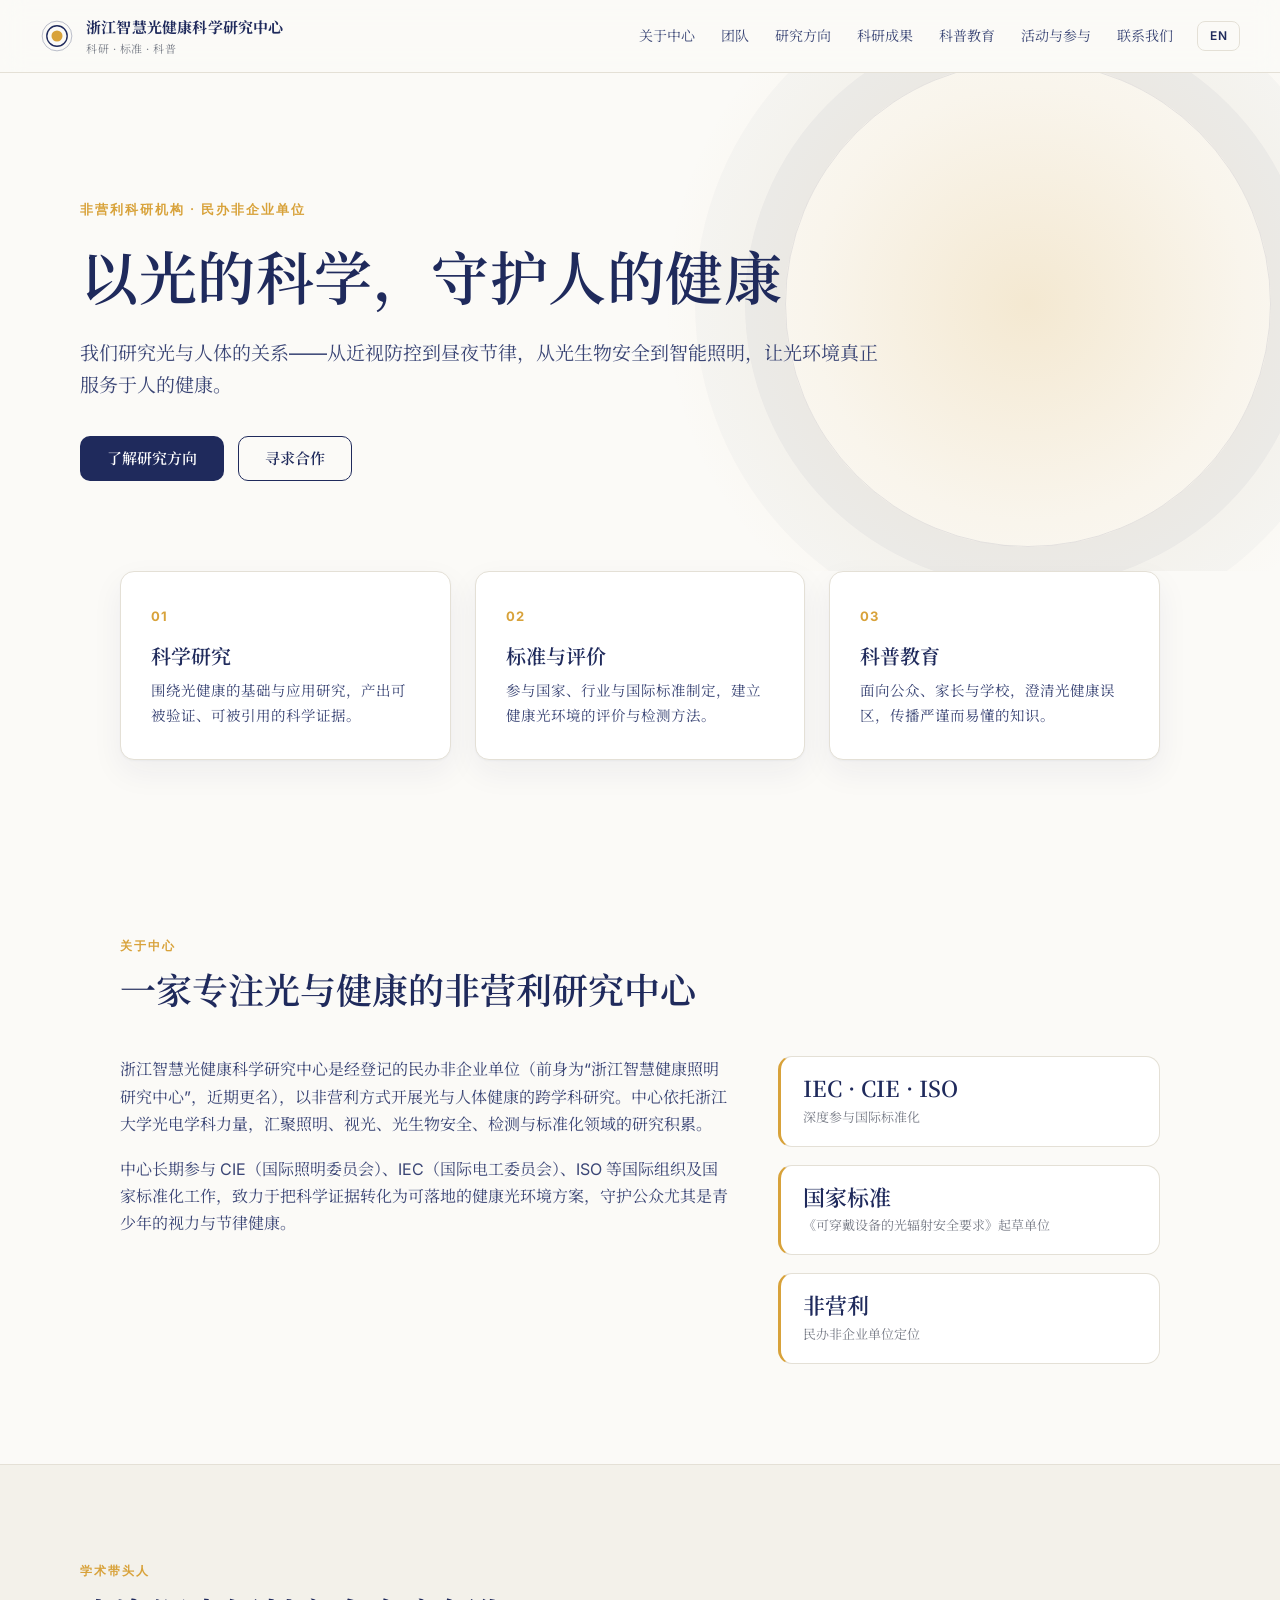
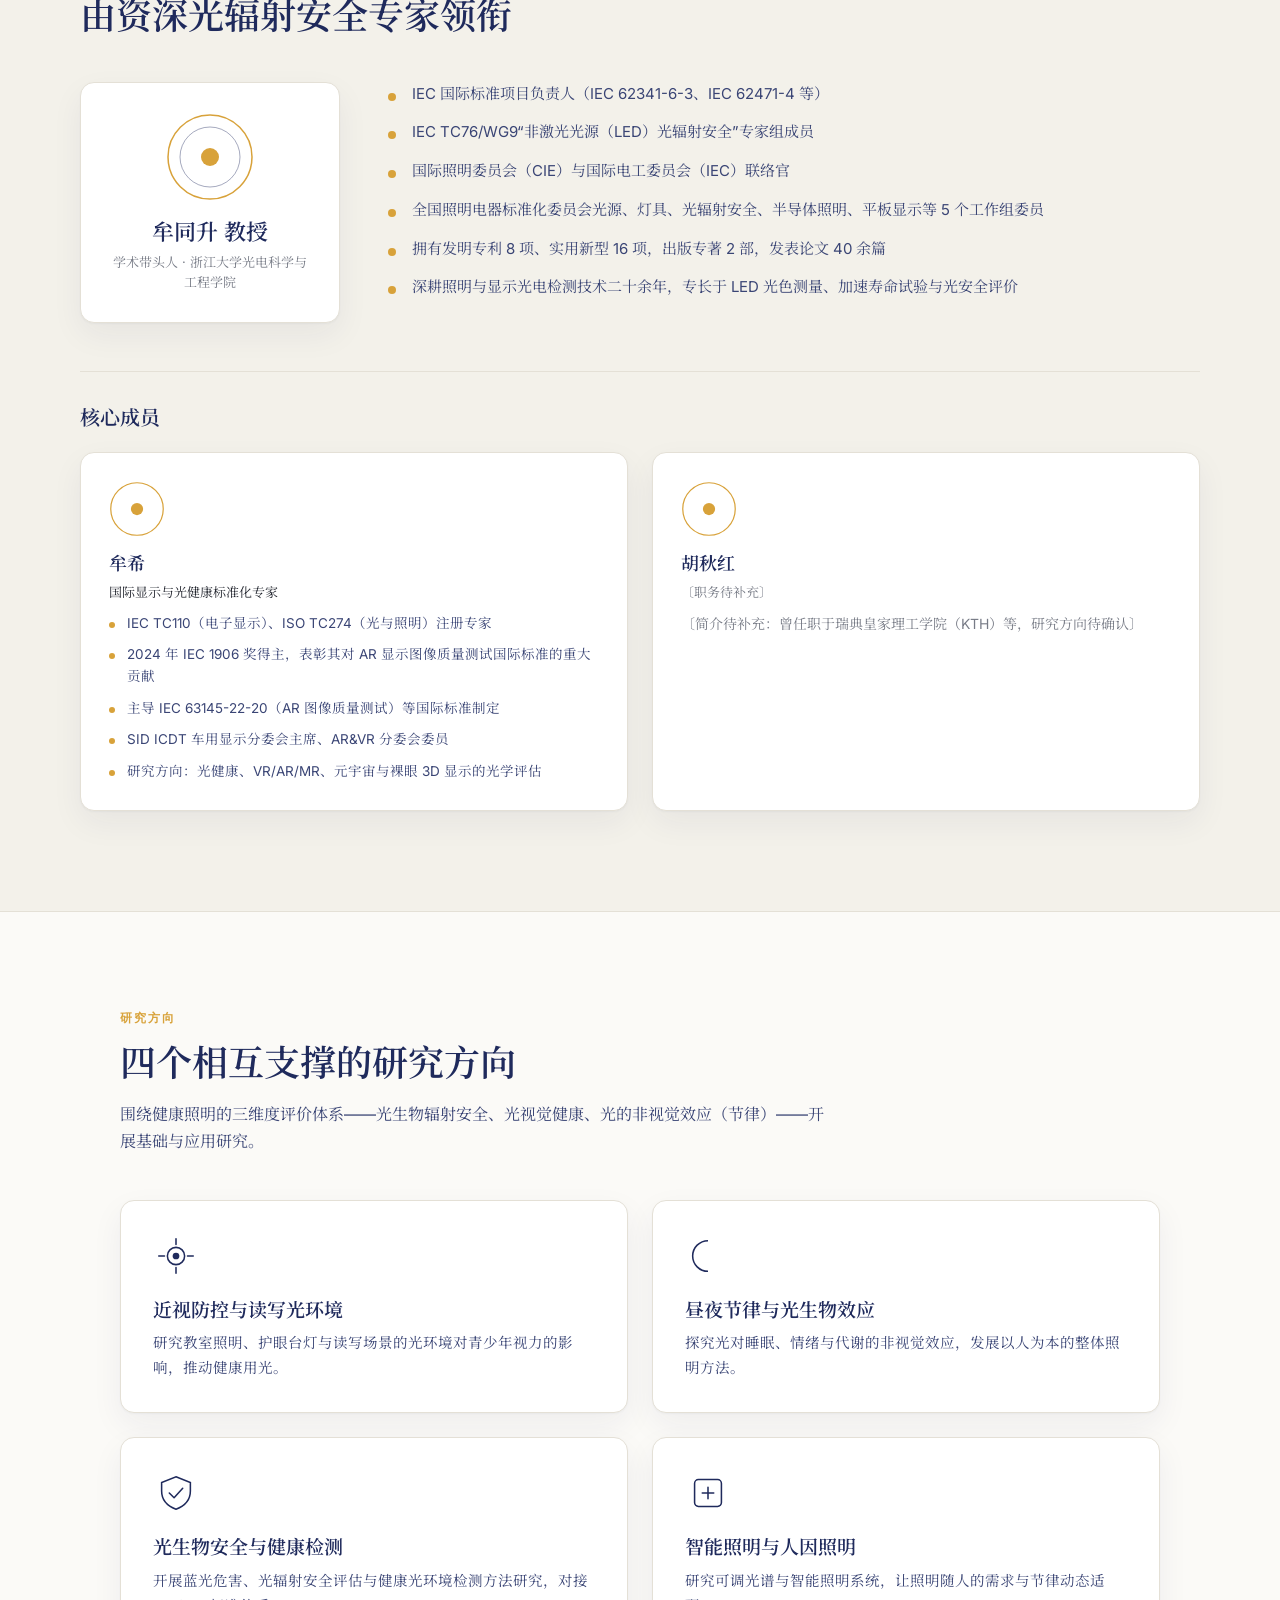
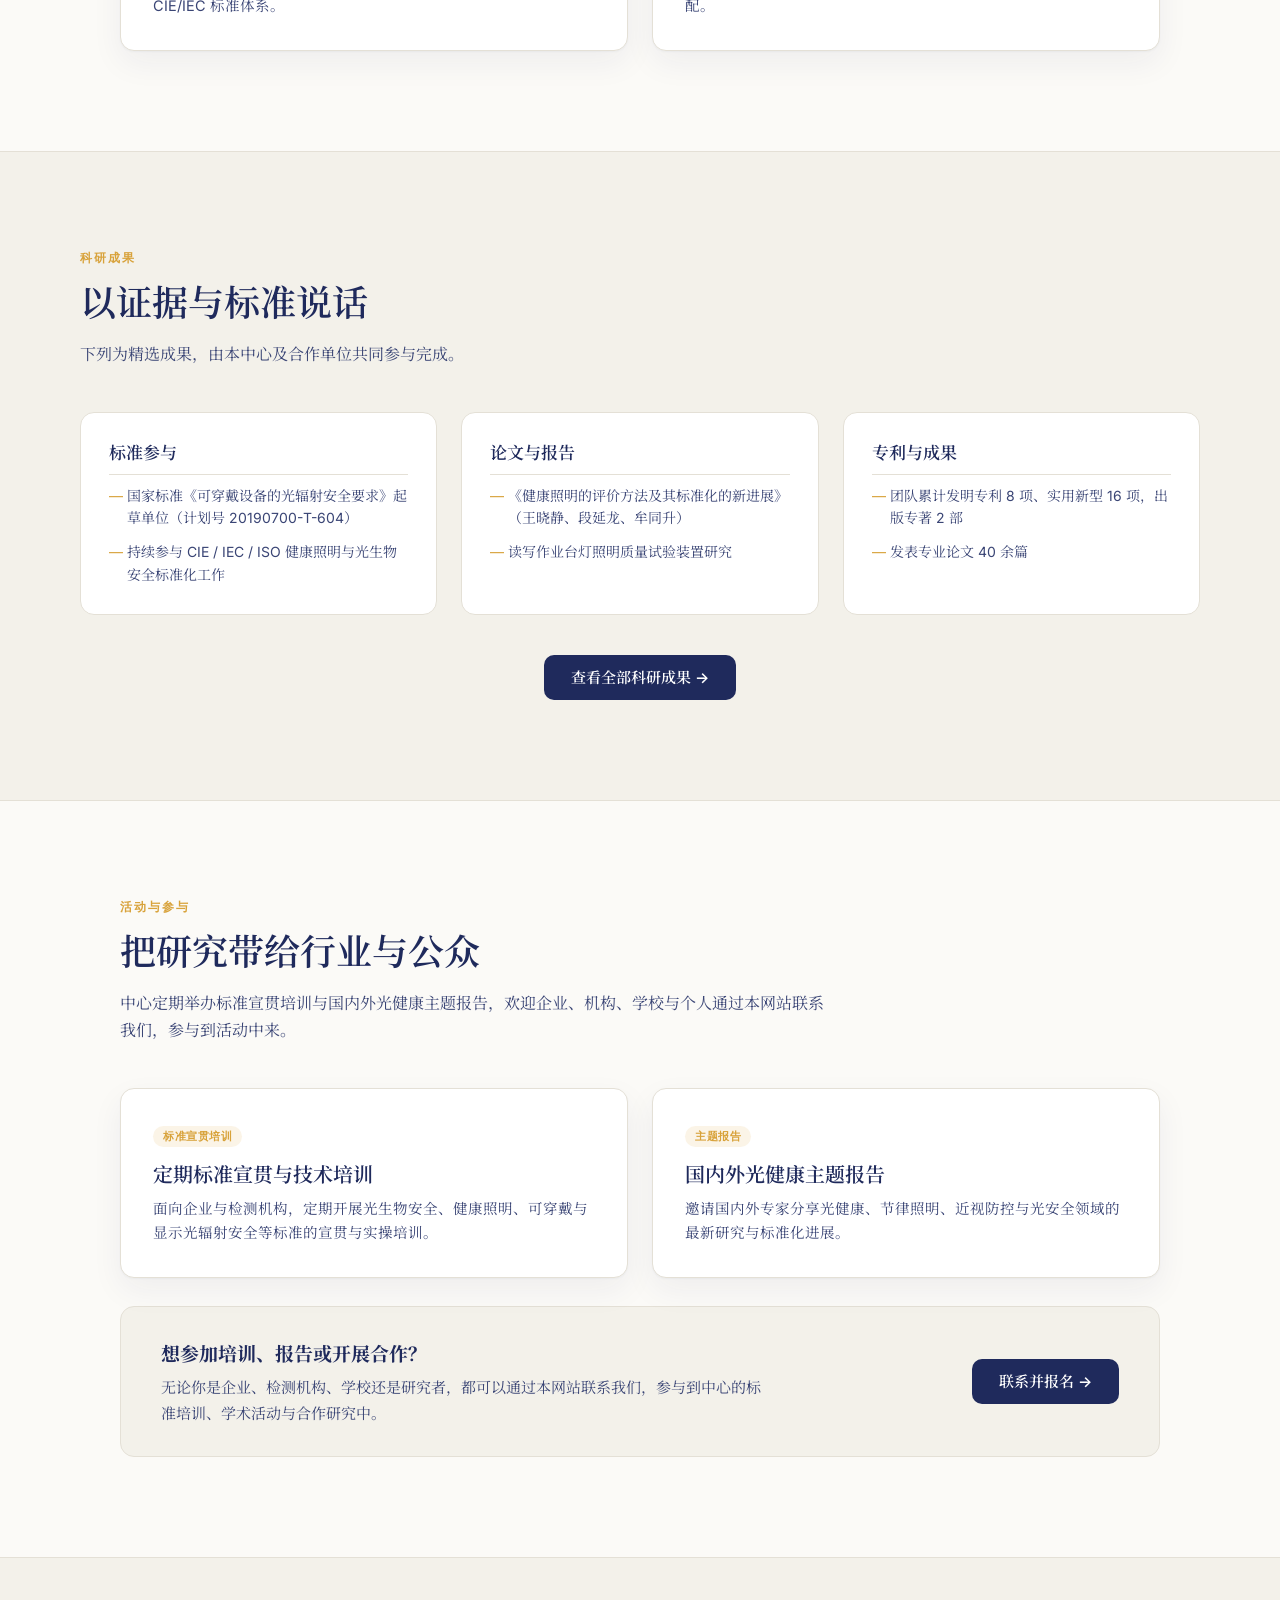
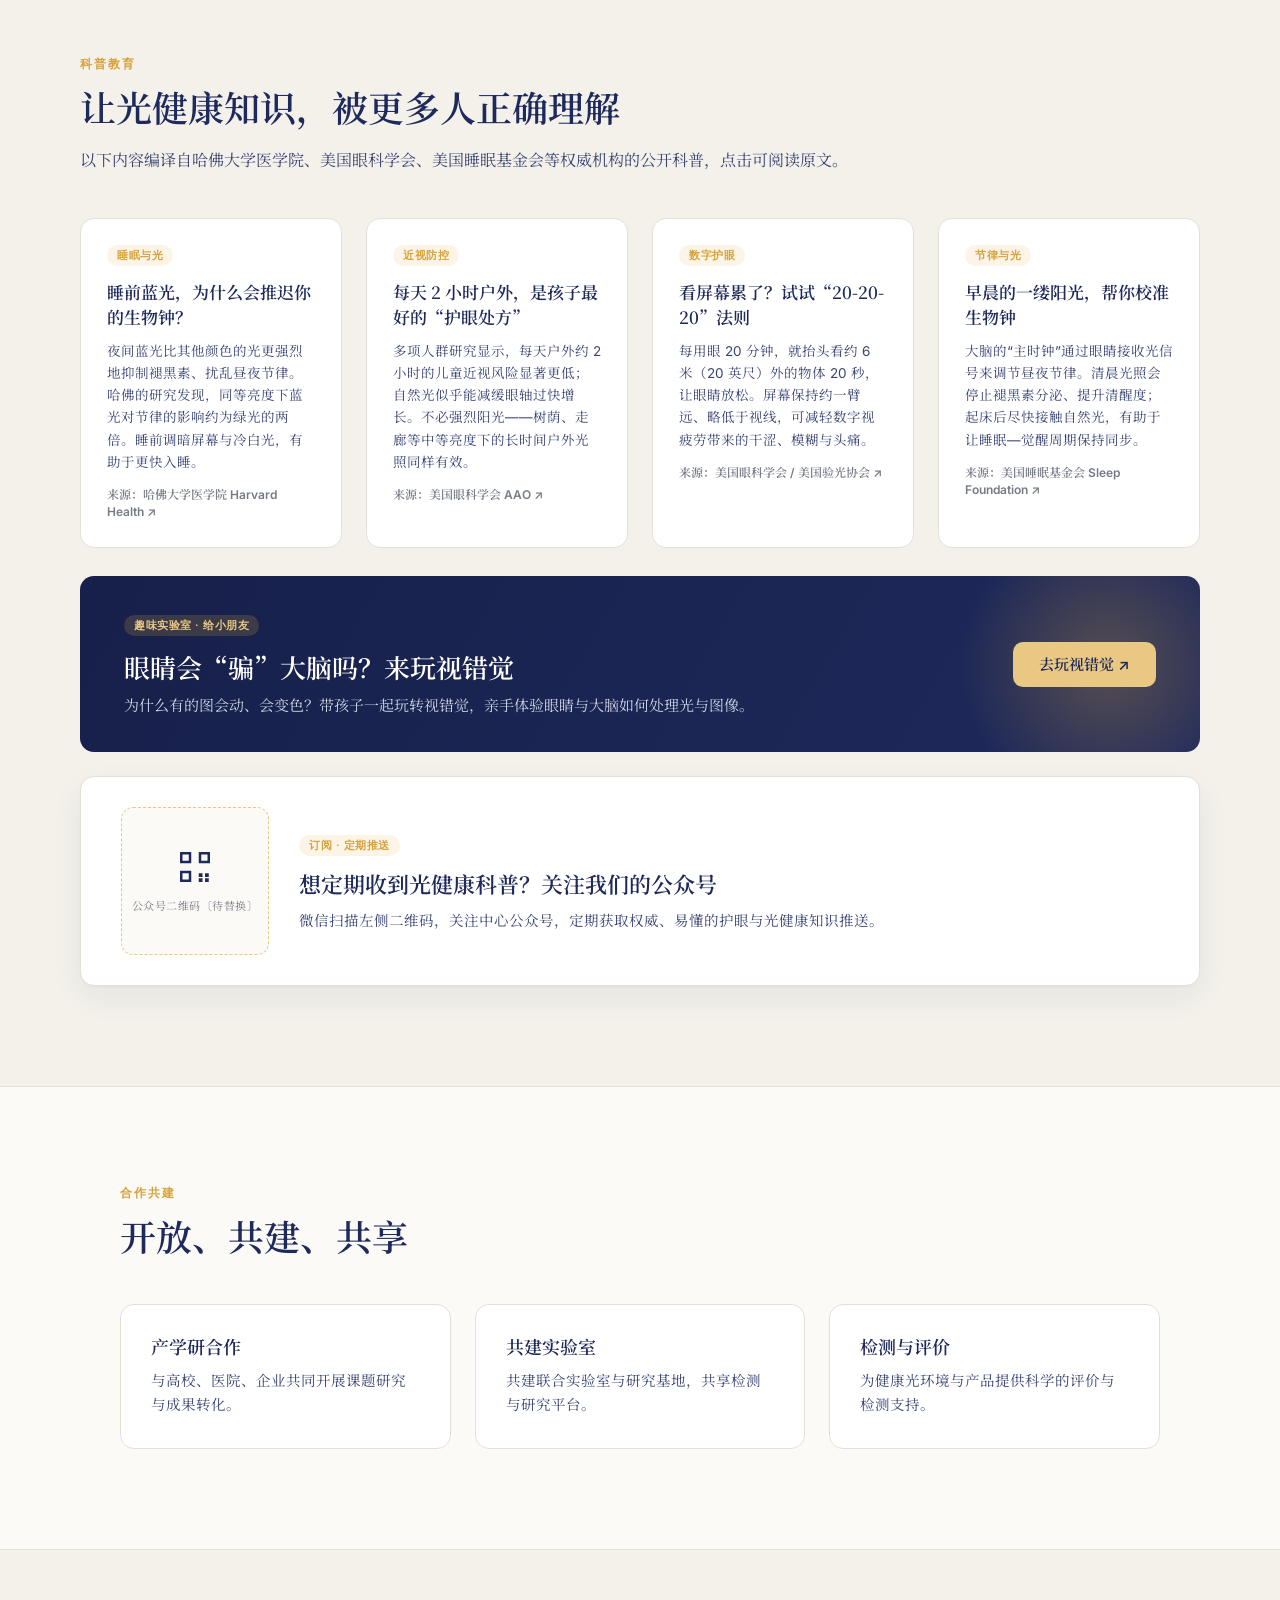
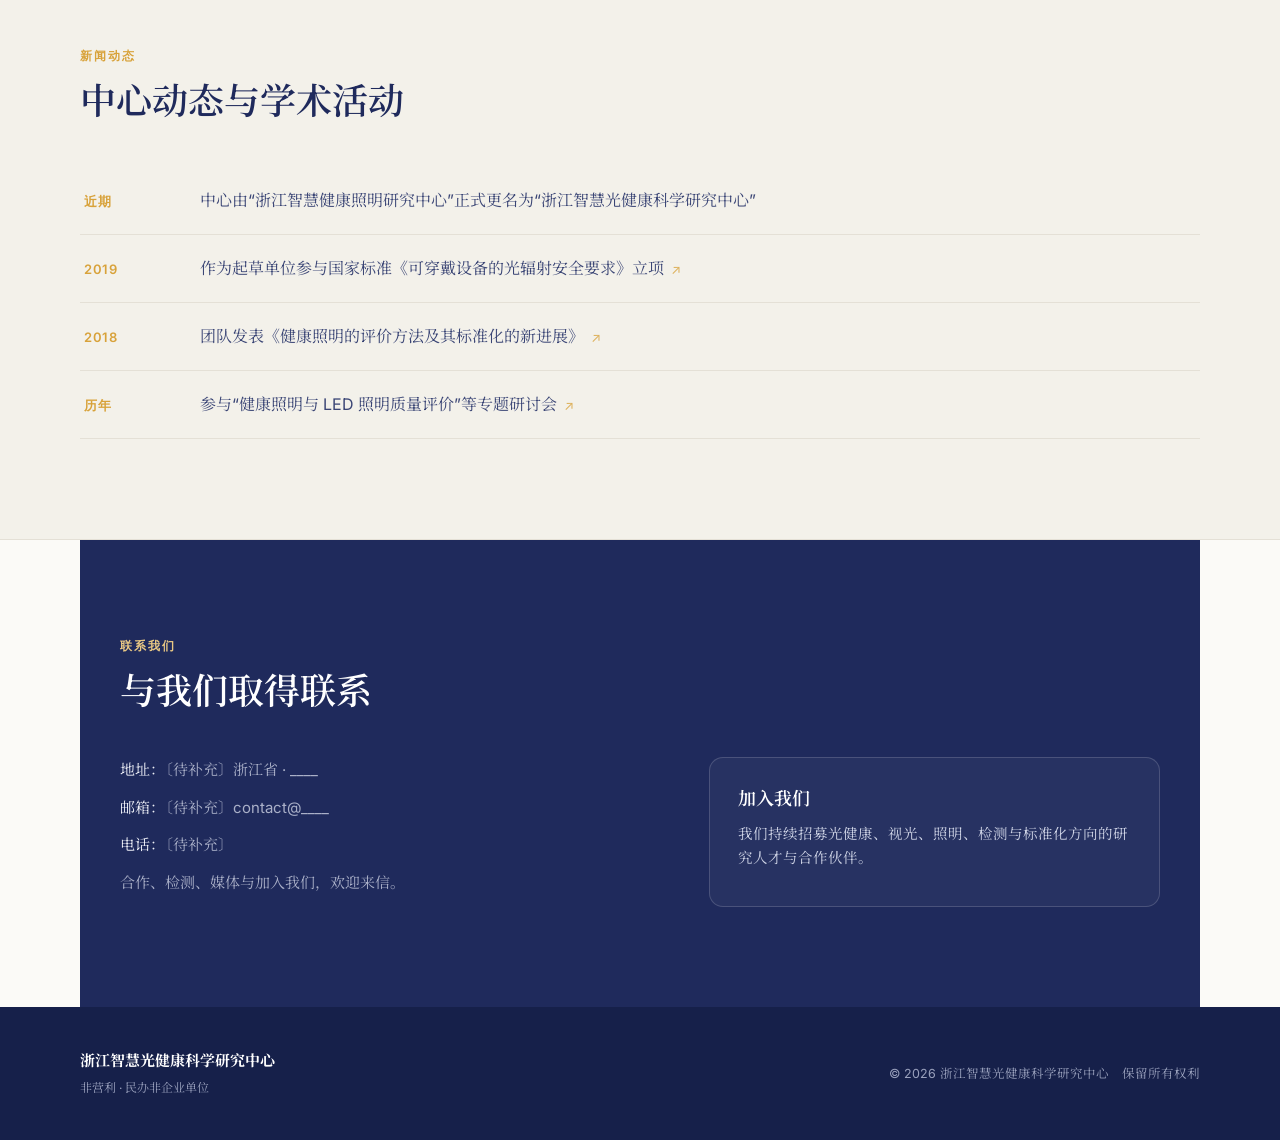
==== index.html @ 1a123899 "Initial commit: bilingual static site for Zhejiang Research Center for Smart Light and Health Multi-" ====
<!DOCTYPE html>
<html lang="zh">
<head>
<meta charset="UTF-8">
<meta name="viewport" content="width=device-width, initial-scale=1.0">
<title data-zh="浙江智慧光健康科学研究中心" data-en="Zhejiang Research Center for Smart Light and Health">浙江智慧光健康科学研究中心</title>
<meta name="description" data-zh="浙江智慧光健康科学研究中心——专注光与健康的非营利科研机构，覆盖近视防控、昼夜节律、光生物安全与智能照明。" data-en="A non-profit research center dedicated to light and health: myopia prevention, circadian rhythms, photobiological safety and intelligent lighting.">
<link rel="preconnect" href="https://fonts.googleapis.com">
<link rel="preconnect" href="https://fonts.gstatic.com" crossorigin>
<link href="https://fonts.googleapis.com/css2?family=Inter:wght@400;500;600;700&family=Noto+Serif+SC:wght@500;600&display=swap" rel="stylesheet">
<link rel="stylesheet" href="css/styles.css">
<link rel="icon" href="data:image/svg+xml,%3Csvg xmlns='http://www.w3.org/2000/svg' viewBox='0 0 32 32'%3E%3Ccircle cx='16' cy='16' r='6' fill='%23d8a23a'/%3E%3Ccircle cx='16' cy='16' r='11' fill='none' stroke='%231f2a5c' stroke-width='1.5'/%3E%3Ccircle cx='16' cy='16' r='15' fill='none' stroke='%231f2a5c' stroke-width='1' opacity='0.4'/%3E%3C/svg%3E">
</head>
<body>

<!-- ===== 顶部导航 ===== -->
<header class="nav" id="top">
  <a class="brand" href="#top">
    <span class="brand-mark" aria-hidden="true">
      <svg viewBox="0 0 40 40" width="34" height="34">
        <circle cx="20" cy="20" r="6.5" fill="var(--gold)"/>
        <circle cx="20" cy="20" r="12" fill="none" stroke="var(--ink)" stroke-width="1.6"/>
        <circle cx="20" cy="20" r="17.5" fill="none" stroke="var(--ink)" stroke-width="1" opacity="0.35"/>
      </svg>
    </span>
    <span class="brand-text">
      <strong data-zh="浙江智慧光健康科学研究中心" data-en="Smart Light &amp; Health">浙江智慧光健康科学研究中心</strong>
      <small data-zh="科研 · 标准 · 科普" data-en="Zhejiang Research Center for Smart Light and Health">科研 · 标准 · 科普</small>
    </span>
  </a>

  <nav class="nav-links" id="navLinks">
    <a href="#about"    data-zh="关于中心" data-en="About">关于中心</a>
    <a href="#leadership" data-zh="团队" data-en="Team">团队</a>
    <a href="#research" data-zh="研究方向" data-en="Research">研究方向</a>
    <a href="chengguo.html" data-zh="科研成果" data-en="Output">科研成果</a>
    <a href="#knowledge" data-zh="科普教育" data-en="Knowledge">科普教育</a>
    <a href="#engage"   data-zh="活动与参与" data-en="Engage">活动与参与</a>
    <a href="#contact"  data-zh="联系我们" data-en="Contact">联系我们</a>
  </nav>

  <div class="nav-actions">
    <button id="langToggle" class="lang-btn" aria-label="Switch language">EN</button>
    <button id="menuToggle" class="menu-btn" aria-label="Menu"><span></span><span></span><span></span></button>
  </div>
</header>

<!-- ===== 首屏 ===== -->
<section class="hero">
  <div class="hero-glow" aria-hidden="true"></div>
  <div class="hero-inner">
    <p class="eyebrow" data-zh="非营利科研机构 · 民办非企业单位" data-en="Non-profit research institution">非营利科研机构 · 民办非企业单位</p>
    <h1 data-zh="以光的科学，守护人的健康" data-en="The science of light, in service of human health">以光的科学，守护人的健康</h1>
    <p class="hero-sub" data-zh="我们研究光与人体的关系——从近视防控到昼夜节律，从光生物安全到智能照明，让光环境真正服务于人的健康。" data-en="We study how light shapes human health — from myopia prevention and circadian rhythms to photobiological safety and intelligent lighting.">我们研究光与人体的关系——从近视防控到昼夜节律，从光生物安全到智能照明，让光环境真正服务于人的健康。</p>
    <div class="hero-cta">
      <a class="btn btn-primary" href="#research" data-zh="了解研究方向" data-en="Explore our research">了解研究方向</a>
      <a class="btn btn-ghost" href="#collab" data-zh="寻求合作" data-en="Partner with us">寻求合作</a>
    </div>
  </div>
</section>

<!-- ===== 三大价值 ===== -->
<section class="pillars">
  <div class="pillar">
    <span class="pillar-no">01</span>
    <h3 data-zh="科学研究" data-en="Research">科学研究</h3>
    <p data-zh="围绕光健康的基础与应用研究，产出可被验证、可被引用的科学证据。" data-en="Fundamental and applied research producing verifiable, citable scientific evidence on light and health.">围绕光健康的基础与应用研究，产出可被验证、可被引用的科学证据。</p>
  </div>
  <div class="pillar">
    <span class="pillar-no">02</span>
    <h3 data-zh="标准与评价" data-en="Standards">标准与评价</h3>
    <p data-zh="参与国家、行业与国际标准制定，建立健康光环境的评价与检测方法。" data-en="Contributing to national, industry and international standards, and methods for evaluating healthy lighting.">参与国家、行业与国际标准制定，建立健康光环境的评价与检测方法。</p>
  </div>
  <div class="pillar">
    <span class="pillar-no">03</span>
    <h3 data-zh="科普教育" data-en="Public Education">科普教育</h3>
    <p data-zh="面向公众、家长与学校，澄清光健康误区，传播严谨而易懂的知识。" data-en="Clear, rigorous public education for families and schools, dispelling myths about light and health.">面向公众、家长与学校，澄清光健康误区，传播严谨而易懂的知识。</p>
  </div>
</section>

<!-- ===== 关于中心 ===== -->
<section class="block" id="about">
  <div class="block-head">
    <p class="kicker" data-zh="关于中心" data-en="About">关于中心</p>
    <h2 data-zh="一家专注光与健康的非营利研究中心" data-en="A non-profit center devoted to light and health">一家专注光与健康的非营利研究中心</h2>
  </div>
  <div class="about-grid">
    <div class="about-text">
      <p data-zh="浙江智慧光健康科学研究中心是经登记的民办非企业单位（前身为“浙江智慧健康照明研究中心”，近期更名），以非营利方式开展光与人体健康的跨学科研究。中心依托浙江大学光电学科力量，汇聚照明、视光、光生物安全、检测与标准化领域的研究积累。" data-en="The Center is a registered non-profit institution — formerly the Zhejiang Smart Health Lighting Research Center, recently renamed — conducting interdisciplinary research on light and human health. It draws on optoelectronics expertise from Zhejiang University and accumulated research in lighting, optometry, photobiological safety, testing and standardization.">浙江智慧光健康科学研究中心是经登记的民办非企业单位（前身为“浙江智慧健康照明研究中心”，近期更名），以非营利方式开展光与人体健康的跨学科研究。中心依托浙江大学光电学科力量，汇聚照明、视光、光生物安全、检测与标准化领域的研究积累。</p>
      <p data-zh="中心长期参与 CIE（国际照明委员会）、IEC（国际电工委员会）、ISO 等国际组织及国家标准化工作，致力于把科学证据转化为可落地的健康光环境方案，守护公众尤其是青少年的视力与节律健康。" data-en="The Center is a long-standing contributor to standardization work within CIE, IEC and ISO as well as national standards, turning scientific evidence into practical healthy-lighting solutions that protect public — and especially children's — vision and circadian health.">中心长期参与 CIE（国际照明委员会）、IEC（国际电工委员会）、ISO 等国际组织及国家标准化工作，致力于把科学证据转化为可落地的健康光环境方案，守护公众尤其是青少年的视力与节律健康。</p>
    </div>
    <ul class="stat-list">
      <li><strong data-zh="IEC · CIE · ISO" data-en="IEC · CIE · ISO">IEC · CIE · ISO</strong><span data-zh="深度参与国际标准化" data-en="Active in international standards">深度参与国际标准化</span></li>
      <li><strong data-zh="国家标准" data-en="National Standard">国家标准</strong><span data-zh="《可穿戴设备的光辐射安全要求》起草单位" data-en="Drafter of GB on wearable optical radiation safety">《可穿戴设备的光辐射安全要求》起草单位</span></li>
      <li><strong data-zh="非营利" data-en="Non-profit">非营利</strong><span data-zh="民办非企业单位定位" data-en="Public-benefit status">民办非企业单位定位</span></li>
    </ul>
  </div>
</section>

<!-- ===== 学术带头人 ===== -->
<section class="block alt" id="leadership">
  <div class="block-head">
    <p class="kicker" data-zh="学术带头人" data-en="Academic Leadership">学术带头人</p>
    <h2 data-zh="由资深光辐射安全专家领衔" data-en="Led by a senior expert in optical radiation safety">由资深光辐射安全专家领衔</h2>
  </div>
  <div class="leader">
    <div class="leader-id">
      <span class="leader-avatar" aria-hidden="true">
        <svg viewBox="0 0 88 88" width="88" height="88"><circle cx="44" cy="44" r="42" fill="none" stroke="var(--gold)" stroke-width="1.5"/><circle cx="44" cy="44" r="30" fill="none" stroke="var(--ink)" stroke-width="1" opacity=".4"/><circle cx="44" cy="44" r="9" fill="var(--gold)"/></svg>
      </span>
      <h3 data-zh="牟同升 教授" data-en="Prof. Mou Tongsheng">牟同升 教授</h3>
      <p class="leader-role" data-zh="学术带头人 · 浙江大学光电科学与工程学院" data-en="Academic Lead · College of Optical Science and Engineering, Zhejiang University">学术带头人 · 浙江大学光电科学与工程学院</p>
    </div>
    <ul class="leader-cv">
      <li data-zh="IEC 国际标准项目负责人（IEC 62341-6-3、IEC 62471-4 等）" data-en="Project leader of IEC international standards (IEC 62341-6-3, IEC 62471-4, etc.)">IEC 国际标准项目负责人（IEC 62341-6-3、IEC 62471-4 等）</li>
      <li data-zh="IEC TC76/WG9“非激光光源（LED）光辐射安全”专家组成员" data-en="Member of IEC TC76/WG9 expert group on optical radiation safety of non-laser (LED) light sources">IEC TC76/WG9“非激光光源（LED）光辐射安全”专家组成员</li>
      <li data-zh="国际照明委员会（CIE）与国际电工委员会（IEC）联络官" data-en="Liaison officer between the CIE and the IEC">国际照明委员会（CIE）与国际电工委员会（IEC）联络官</li>
      <li data-zh="全国照明电器标准化委员会光源、灯具、光辐射安全、半导体照明、平板显示等 5 个工作组委员" data-en="Committee member in five working groups of the National Lighting Appliance Standardization Committee">全国照明电器标准化委员会光源、灯具、光辐射安全、半导体照明、平板显示等 5 个工作组委员</li>
      <li data-zh="拥有发明专利 8 项、实用新型 16 项，出版专著 2 部，发表论文 40 余篇" data-en="Holds 8 invention patents and 16 utility-model patents; author of 2 books and 40+ papers">拥有发明专利 8 项、实用新型 16 项，出版专著 2 部，发表论文 40 余篇</li>
      <li data-zh="深耕照明与显示光电检测技术二十余年，专长于 LED 光色测量、加速寿命试验与光安全评价" data-en="20+ years in lighting and display optoelectronic measurement, specializing in LED photometric/colorimetric measurement, accelerated life testing and optical safety evaluation">深耕照明与显示光电检测技术二十余年，专长于 LED 光色测量、加速寿命试验与光安全评价</li>
    </ul>
  </div>

  <h3 class="team-title" data-zh="核心成员" data-en="Core Members">核心成员</h3>
  <div class="team-grid">
    <article class="member">
      <span class="member-avatar" aria-hidden="true"><svg viewBox="0 0 64 64" width="56" height="56"><circle cx="32" cy="32" r="30" fill="none" stroke="var(--gold)" stroke-width="1.4"/><circle cx="32" cy="32" r="7" fill="var(--gold)"/></svg></span>
      <h4 data-zh="牟希" data-en="Xi Mou">牟希</h4>
      <p class="member-role" data-zh="国际显示与光健康标准化专家" data-en="Expert in display &amp; light-health standardization">国际显示与光健康标准化专家</p>
      <ul class="member-cv">
        <li data-zh="IEC TC110（电子显示）、ISO TC274（光与照明）注册专家" data-en="Registered expert of IEC TC110 (Electronic Displays) and ISO TC274 (Light &amp; Lighting)">IEC TC110（电子显示）、ISO TC274（光与照明）注册专家</li>
        <li data-zh="2024 年 IEC 1906 奖得主，表彰其对 AR 显示图像质量测试国际标准的重大贡献" data-en="2024 IEC 1906 Award laureate for major contributions to international standards on AR display image-quality testing">2024 年 IEC 1906 奖得主，表彰其对 AR 显示图像质量测试国际标准的重大贡献</li>
        <li data-zh="主导 IEC 63145-22-20（AR 图像质量测试）等国际标准制定" data-en="Leads development of international standards including IEC 63145-22-20 (AR image-quality testing)">主导 IEC 63145-22-20（AR 图像质量测试）等国际标准制定</li>
        <li data-zh="SID ICDT 车用显示分委会主席、AR&amp;VR 分委会委员" data-en="Chair of the Vehicle Display sub-committee and member of the AR&amp;VR sub-committee, SID ICDT">SID ICDT 车用显示分委会主席、AR&amp;VR 分委会委员</li>
        <li data-zh="研究方向：光健康、VR/AR/MR、元宇宙与裸眼 3D 显示的光学评估" data-en="Research: light-health, VR/AR/MR, the metaverse, and optical evaluation of glasses-free 3D displays">研究方向：光健康、VR/AR/MR、元宇宙与裸眼 3D 显示的光学评估</li>
      </ul>
    </article>
    <article class="member">
      <span class="member-avatar" aria-hidden="true"><svg viewBox="0 0 64 64" width="56" height="56"><circle cx="32" cy="32" r="30" fill="none" stroke="var(--gold)" stroke-width="1.4"/><circle cx="32" cy="32" r="7" fill="var(--gold)"/></svg></span>
      <h4 data-zh="胡秋红" data-en="Qiuhong Hu">胡秋红</h4>
      <p class="member-role muted" data-zh="〔职务待补充〕" data-en="〔Title — to be added〕">〔职务待补充〕</p>
      <p class="member-bio muted" data-zh="〔简介待补充：曾任职于瑞典皇家理工学院（KTH）等，研究方向待确认〕" data-en="〔Bio to be added: previously at KTH Royal Institute of Technology, Sweden; research focus to be confirmed〕">〔简介待补充：曾任职于瑞典皇家理工学院（KTH）等，研究方向待确认〕</p>
    </article>
  </div>
</section>

<!-- ===== 研究方向 ===== -->
<section class="block" id="research">
  <div class="block-head">
    <p class="kicker" data-zh="研究方向" data-en="Research Areas">研究方向</p>
    <h2 data-zh="四个相互支撑的研究方向" data-en="Four interconnected research areas">四个相互支撑的研究方向</h2>
    <p class="block-intro" data-zh="围绕健康照明的三维度评价体系——光生物辐射安全、光视觉健康、光的非视觉效应（节律）——开展基础与应用研究。" data-en="Our work is organized around a three-dimension framework for evaluating healthy lighting: photobiological radiation safety, visual health, and the non-visual (circadian) effects of light.">围绕健康照明的三维度评价体系——光生物辐射安全、光视觉健康、光的非视觉效应（节律）——开展基础与应用研究。</p>
  </div>
  <div class="cards">
    <article class="card">
      <span class="card-icon" aria-hidden="true"><svg viewBox="0 0 48 48"><circle cx="24" cy="24" r="9" fill="none" stroke="currentColor" stroke-width="1.6"/><circle cx="24" cy="24" r="3.5" fill="currentColor"/><path d="M6 24h6M36 24h6M24 6v6M24 36v6" stroke="currentColor" stroke-width="1.6" stroke-linecap="round"/></svg></span>
      <h3 data-zh="近视防控与读写光环境" data-en="Myopia Prevention &amp; Reading Light">近视防控与读写光环境</h3>
      <p data-zh="研究教室照明、护眼台灯与读写场景的光环境对青少年视力的影响，推动健康用光。" data-en="How classroom lighting, desk lamps and reading environments affect children's vision — toward healthier light.">研究教室照明、护眼台灯与读写场景的光环境对青少年视力的影响，推动健康用光。</p>
    </article>
    <article class="card">
      <span class="card-icon" aria-hidden="true"><svg viewBox="0 0 48 48"><path d="M24 8a16 16 0 1 0 0 32 12 12 0 0 1 0-32z" fill="none" stroke="currentColor" stroke-width="1.6"/></svg></span>
      <h3 data-zh="昼夜节律与光生物效应" data-en="Circadian Rhythms &amp; Photobiology">昼夜节律与光生物效应</h3>
      <p data-zh="探究光对睡眠、情绪与代谢的非视觉效应，发展以人为本的整体照明方法。" data-en="The non-visual effects of light on sleep, mood and metabolism, advancing human-centric lighting.">探究光对睡眠、情绪与代谢的非视觉效应，发展以人为本的整体照明方法。</p>
    </article>
    <article class="card">
      <span class="card-icon" aria-hidden="true"><svg viewBox="0 0 48 48"><path d="M24 7l15 6v9c0 10-7 16-15 19-8-3-15-9-15-19v-9z" fill="none" stroke="currentColor" stroke-width="1.6"/><path d="M17 24l5 5 9-10" fill="none" stroke="currentColor" stroke-width="1.6" stroke-linecap="round" stroke-linejoin="round"/></svg></span>
      <h3 data-zh="光生物安全与健康检测" data-en="Photobiological Safety &amp; Testing">光生物安全与健康检测</h3>
      <p data-zh="开展蓝光危害、光辐射安全评估与健康光环境检测方法研究，对接 CIE/IEC 标准体系。" data-en="Blue-light hazard, optical radiation safety and healthy-lighting test methods, aligned with CIE/IEC standards.">开展蓝光危害、光辐射安全评估与健康光环境检测方法研究，对接 CIE/IEC 标准体系。</p>
    </article>
    <article class="card">
      <span class="card-icon" aria-hidden="true"><svg viewBox="0 0 48 48"><rect x="10" y="10" width="28" height="28" rx="4" fill="none" stroke="currentColor" stroke-width="1.6"/><path d="M18 24h12M24 18v12" stroke="currentColor" stroke-width="1.6" stroke-linecap="round"/></svg></span>
      <h3 data-zh="智能照明与人因照明" data-en="Intelligent &amp; Human-Centric Lighting">智能照明与人因照明</h3>
      <p data-zh="研究可调光谱与智能照明系统，让照明随人的需求与节律动态适配。" data-en="Tunable-spectrum and intelligent lighting systems that adapt dynamically to human needs and rhythms.">研究可调光谱与智能照明系统，让照明随人的需求与节律动态适配。</p>
    </article>
  </div>
</section>

<!-- ===== 科研成果 ===== -->
<section class="block alt" id="publications">
  <div class="block-head">
    <p class="kicker" data-zh="科研成果" data-en="Publications">科研成果</p>
    <h2 data-zh="以证据与标准说话" data-en="Speaking through evidence and standards">以证据与标准说话</h2>
    <p class="block-intro" data-zh="下列为精选成果，由本中心及合作单位共同参与完成。" data-en="A selection of highlights, produced by the Center together with its partner institutions.">下列为精选成果，由本中心及合作单位共同参与完成。</p>
  </div>
  <div class="pub-grid">
    <div class="pub-col">
      <h4 data-zh="标准参与" data-en="Standards">标准参与</h4>
      <ul class="pub-items">
        <li data-zh="国家标准《可穿戴设备的光辐射安全要求》起草单位（计划号 20190700-T-604）" data-en="Drafting unit of the national standard “Optical radiation safety requirements of wearable devices” (plan no. 20190700-T-604)">国家标准《可穿戴设备的光辐射安全要求》起草单位（计划号 20190700-T-604）</li>
        <li data-zh="持续参与 CIE / IEC / ISO 健康照明与光生物安全标准化工作" data-en="Ongoing participation in CIE / IEC / ISO standardization on healthy lighting and photobiological safety">持续参与 CIE / IEC / ISO 健康照明与光生物安全标准化工作</li>
      </ul>
    </div>
    <div class="pub-col">
      <h4 data-zh="论文与报告" data-en="Papers &amp; Reports">论文与报告</h4>
      <ul class="pub-items">
        <li data-zh="《健康照明的评价方法及其标准化的新进展》（王晓静、段延龙、牟同升）" data-en="“New progress in evaluation methods and standardization of healthy lighting” (Wang X., Duan Y., Mou T.)">《健康照明的评价方法及其标准化的新进展》（王晓静、段延龙、牟同升）</li>
        <li data-zh="读写作业台灯照明质量试验装置研究" data-en="Research on a test apparatus for the lighting quality of reading/writing desk lamps">读写作业台灯照明质量试验装置研究</li>
      </ul>
    </div>
    <div class="pub-col">
      <h4 data-zh="专利与成果" data-en="Patents &amp; Output">专利与成果</h4>
      <ul class="pub-items">
        <li data-zh="团队累计发明专利 8 项、实用新型 16 项，出版专著 2 部" data-en="The team holds 8 invention patents, 16 utility-model patents and 2 published books">团队累计发明专利 8 项、实用新型 16 项，出版专著 2 部</li>
        <li data-zh="发表专业论文 40 余篇" data-en="40+ professional papers published">发表专业论文 40 余篇</li>
      </ul>
    </div>
  </div>
  <p style="text-align:center;margin-top:40px"><a class="btn btn-primary" href="chengguo.html" data-zh="查看全部科研成果 →" data-en="View all research output →">查看全部科研成果 →</a></p>
</section>

<!-- ===== 活动与参与 ===== -->
<section class="block" id="engage">
  <div class="block-head">
    <p class="kicker" data-zh="活动与参与" data-en="Engage">活动与参与</p>
    <h2 data-zh="把研究带给行业与公众" data-en="Bringing research to industry and the public">把研究带给行业与公众</h2>
    <p class="block-intro" data-zh="中心定期举办标准宣贯培训与国内外光健康主题报告，欢迎企业、机构、学校与个人通过本网站联系我们，参与到活动中来。" data-en="The Center regularly runs standards-training sessions and light-health talks by speakers from China and abroad. Companies, institutions, schools and individuals are all welcome to reach us through this website and take part.">中心定期举办标准宣贯培训与国内外光健康主题报告，欢迎企业、机构、学校与个人通过本网站联系我们，参与到活动中来。</p>
  </div>
  <div class="engage-grid">
    <article class="engage-card">
      <span class="know-tag" data-zh="标准宣贯培训" data-en="Standards Training">标准宣贯培训</span>
      <h3 data-zh="定期标准宣贯与技术培训" data-en="Regular standards briefings and technical training">定期标准宣贯与技术培训</h3>
      <p data-zh="面向企业与检测机构，定期开展光生物安全、健康照明、可穿戴与显示光辐射安全等标准的宣贯与实操培训。" data-en="For companies and testing labs: regular briefings and hands-on training on standards for photobiological safety, healthy lighting, and wearable/display optical radiation safety.">面向企业与检测机构，定期开展光生物安全、健康照明、可穿戴与显示光辐射安全等标准的宣贯与实操培训。</p>
    </article>
    <article class="engage-card">
      <span class="know-tag" data-zh="主题报告" data-en="Featured Talks">主题报告</span>
      <h3 data-zh="国内外光健康主题报告" data-en="Light-health talks from home and abroad">国内外光健康主题报告</h3>
      <p data-zh="邀请国内外专家分享光健康、节律照明、近视防控与光安全领域的最新研究与标准化进展。" data-en="Experts from China and abroad share the latest research and standardization in light health, circadian lighting, myopia prevention and optical safety.">邀请国内外专家分享光健康、节律照明、近视防控与光安全领域的最新研究与标准化进展。</p>
    </article>
  </div>
  <div class="engage-cta">
    <div>
      <strong data-zh="想参加培训、报告或开展合作？" data-en="Want to join a session, a talk, or collaborate?">想参加培训、报告或开展合作？</strong>
      <p data-zh="无论你是企业、检测机构、学校还是研究者，都可以通过本网站联系我们，参与到中心的标准培训、学术活动与合作研究中。" data-en="Whether you are a company, a testing lab, a school or a researcher, reach us through this website to take part in the Center's training, academic events and joint research.">无论你是企业、检测机构、学校还是研究者，都可以通过本网站联系我们，参与到中心的标准培训、学术活动与合作研究中。</p>
    </div>
    <a class="btn btn-primary" href="#contact" data-zh="联系并报名 →" data-en="Contact &amp; sign up →">联系并报名 →</a>
  </div>
</section>

<!-- ===== 科普教育 ===== -->
<section class="block alt" id="knowledge">
  <div class="block-head">
    <p class="kicker" data-zh="科普教育" data-en="Public Knowledge">科普教育</p>
    <h2 data-zh="让光健康知识，被更多人正确理解" data-en="Making light-and-health knowledge widely and correctly understood">让光健康知识，被更多人正确理解</h2>
    <p class="block-intro" data-zh="以下内容编译自哈佛大学医学院、美国眼科学会、美国睡眠基金会等权威机构的公开科普，点击可阅读原文。" data-en="The following is adapted from public materials by Harvard Health, the American Academy of Ophthalmology, the Sleep Foundation and other authoritative bodies — click through to read the originals.">以下内容编译自哈佛大学医学院、美国眼科学会、美国睡眠基金会等权威机构的公开科普，点击可阅读原文。</p>
  </div>
  <div class="know-list">
    <a class="know-item" href="https://www.health.harvard.edu/healthy-aging-and-longevity/blue-light-has-a-dark-side" target="_blank" rel="noopener">
      <span class="know-tag" data-zh="睡眠与光" data-en="Light &amp; Sleep">睡眠与光</span>
      <h4 data-zh="睡前蓝光，为什么会推迟你的生物钟？" data-en="Why blue light before bed shifts your body clock">睡前蓝光，为什么会推迟你的生物钟？</h4>
      <p data-zh="夜间蓝光比其他颜色的光更强烈地抑制褪黑素、扰乱昼夜节律。哈佛的研究发现，同等亮度下蓝光对节律的影响约为绿光的两倍。睡前调暗屏幕与冷白光，有助于更快入睡。" data-en="At night, blue light suppresses melatonin and disrupts circadian rhythms more than other colors. Harvard research found it shifted rhythms about twice as much as comparable green light. Dimming screens and cool light before bed helps you fall asleep faster.">夜间蓝光比其他颜色的光更强烈地抑制褪黑素、扰乱昼夜节律。哈佛的研究发现，同等亮度下蓝光对节律的影响约为绿光的两倍。睡前调暗屏幕与冷白光，有助于更快入睡。</p>
      <span class="know-src" data-zh="来源：哈佛大学医学院 Harvard Health ↗" data-en="Source: Harvard Health ↗">来源：哈佛大学医学院 Harvard Health ↗</span>
    </a>
    <a class="know-item" href="https://www.aao.org/eye-health/news/prevent-childhood-myopia-sunshine-outdoors" target="_blank" rel="noopener">
      <span class="know-tag" data-zh="近视防控" data-en="Myopia">近视防控</span>
      <h4 data-zh="每天 2 小时户外，是孩子最好的“护眼处方”" data-en="Two hours outdoors a day — a child's best eye prescription">每天 2 小时户外，是孩子最好的“护眼处方”</h4>
      <p data-zh="多项人群研究显示，每天户外约 2 小时的儿童近视风险显著更低；自然光似乎能减缓眼轴过快增长。不必强烈阳光——树荫、走廊等中等亮度下的长时间户外光照同样有效。" data-en="Population studies link about two hours outdoors daily to markedly lower myopia risk in children; daylight appears to slow excessive eye growth. Intense sun isn't needed — longer time in moderate outdoor light works just as well.">多项人群研究显示，每天户外约 2 小时的儿童近视风险显著更低；自然光似乎能减缓眼轴过快增长。不必强烈阳光——树荫、走廊等中等亮度下的长时间户外光照同样有效。</p>
      <span class="know-src" data-zh="来源：美国眼科学会 AAO ↗" data-en="Source: American Academy of Ophthalmology ↗">来源：美国眼科学会 AAO ↗</span>
    </a>
    <a class="know-item" href="https://www.aoa.org/healthy-eyes/eye-and-vision-conditions/computer-vision-syndrome" target="_blank" rel="noopener">
      <span class="know-tag" data-zh="数字护眼" data-en="Screen Health">数字护眼</span>
      <h4 data-zh="看屏幕累了？试试“20-20-20”法则" data-en="Tired eyes? Try the 20-20-20 rule">看屏幕累了？试试“20-20-20”法则</h4>
      <p data-zh="每用眼 20 分钟，就抬头看约 6 米（20 英尺）外的物体 20 秒，让眼睛放松。屏幕保持约一臂远、略低于视线，可减轻数字视疲劳带来的干涩、模糊与头痛。" data-en="Every 20 minutes of screen time, look at something about 6 m (20 ft) away for 20 seconds. Keeping screens roughly an arm's length away and slightly below eye level eases the dryness, blur and headaches of digital eye strain.">每用眼 20 分钟，就抬头看约 6 米（20 英尺）外的物体 20 秒，让眼睛放松。屏幕保持约一臂远、略低于视线，可减轻数字视疲劳带来的干涩、模糊与头痛。</p>
      <span class="know-src" data-zh="来源：美国眼科学会 / 美国验光协会 ↗" data-en="Source: AAO / American Optometric Association ↗">来源：美国眼科学会 / 美国验光协会 ↗</span>
    </a>
    <a class="know-item" href="https://www.sleepfoundation.org/bedroom-environment/light-and-sleep" target="_blank" rel="noopener">
      <span class="know-tag" data-zh="节律与光" data-en="Circadian Light">节律与光</span>
      <h4 data-zh="早晨的一缕阳光，帮你校准生物钟" data-en="Morning light helps reset your body clock">早晨的一缕阳光，帮你校准生物钟</h4>
      <p data-zh="大脑的“主时钟”通过眼睛接收光信号来调节昼夜节律。清晨光照会停止褪黑素分泌、提升清醒度；起床后尽快接触自然光，有助于让睡眠—觉醒周期保持同步。" data-en="The brain's master clock uses light signals from the eyes to set circadian rhythm. Morning light halts melatonin and boosts alertness; getting daylight soon after waking helps keep the sleep–wake cycle in sync.">大脑的“主时钟”通过眼睛接收光信号来调节昼夜节律。清晨光照会停止褪黑素分泌、提升清醒度；起床后尽快接触自然光，有助于让睡眠—觉醒周期保持同步。</p>
      <span class="know-src" data-zh="来源：美国睡眠基金会 Sleep Foundation ↗" data-en="Source: Sleep Foundation ↗">来源：美国睡眠基金会 Sleep Foundation ↗</span>
    </a>
  </div>

  <a class="funlab" href="https://eyes-brain-magic.netlify.app/" target="_blank" rel="noopener">
    <div class="funlab-text">
      <span class="know-tag" data-zh="趣味实验室 · 给小朋友" data-en="Fun Lab · For Kids">趣味实验室 · 给小朋友</span>
      <h3 data-zh="眼睛会“骗”大脑吗？来玩视错觉" data-en="Can your eyes fool your brain? Play with optical illusions">眼睛会“骗”大脑吗？来玩视错觉</h3>
      <p data-zh="为什么有的图会动、会变色？带孩子一起玩转视错觉，亲手体验眼睛与大脑如何处理光与图像。" data-en="Why do some pictures seem to move or change color? Explore optical illusions with your kids and discover how eyes and brain process light and images.">为什么有的图会动、会变色？带孩子一起玩转视错觉，亲手体验眼睛与大脑如何处理光与图像。</p>
    </div>
    <span class="funlab-cta" data-zh="去玩视错觉 ↗" data-en="Play now ↗">去玩视错觉 ↗</span>
  </a>

  <div class="subscribe">
    <div class="subscribe-qr" aria-hidden="true">
      <svg viewBox="0 0 64 64" width="40" height="40"><path fill="currentColor" d="M8 8h18v18H8V8zm4 4v10h10V12H12zm26-4h18v18H38V8zm4 4v10h10V12H42zM8 38h18v18H8V38zm4 4v10h10V42H12zm26 0h6v6h-6v-6zm10 0h6v6h-6v-6zm-10 8h6v6h-6v-6zm10 0h6v6h-6v-6z"/></svg>
      <span data-zh="公众号二维码〔待替换〕" data-en="QR code 〔to be added〕">公众号二维码〔待替换〕</span>
    </div>
    <div class="subscribe-text">
      <span class="know-tag" data-zh="订阅 · 定期推送" data-en="Subscribe · Regular updates">订阅 · 定期推送</span>
      <h3 data-zh="想定期收到光健康科普？关注我们的公众号" data-en="Want regular light-health tips? Follow our WeChat Official Account">想定期收到光健康科普？关注我们的公众号</h3>
      <p data-zh="微信扫描左侧二维码，关注中心公众号，定期获取权威、易懂的护眼与光健康知识推送。" data-en="Scan the QR code with WeChat to follow our official account and receive authoritative, easy-to-understand updates on eye care and light health.">微信扫描左侧二维码，关注中心公众号，定期获取权威、易懂的护眼与光健康知识推送。</p>
    </div>
  </div>
</section>

<!-- ===== 合作共建 ===== -->
<section class="block" id="collab">
  <div class="block-head">
    <p class="kicker" data-zh="合作共建" data-en="Collaboration">合作共建</p>
    <h2 data-zh="开放、共建、共享" data-en="Open, collaborative, shared">开放、共建、共享</h2>
  </div>
  <div class="collab-grid">
    <div class="collab-card">
      <h4 data-zh="产学研合作" data-en="Industry–Academia–Research">产学研合作</h4>
      <p data-zh="与高校、医院、企业共同开展课题研究与成果转化。" data-en="Joint research and translation with universities, hospitals and industry.">与高校、医院、企业共同开展课题研究与成果转化。</p>
    </div>
    <div class="collab-card">
      <h4 data-zh="共建实验室" data-en="Joint Laboratories">共建实验室</h4>
      <p data-zh="共建联合实验室与研究基地，共享检测与研究平台。" data-en="Co-building joint labs and research bases with shared testing platforms.">共建联合实验室与研究基地，共享检测与研究平台。</p>
    </div>
    <div class="collab-card">
      <h4 data-zh="检测与评价" data-en="Testing &amp; Evaluation">检测与评价</h4>
      <p data-zh="为健康光环境与产品提供科学的评价与检测支持。" data-en="Scientific evaluation and testing support for healthy lighting and products.">为健康光环境与产品提供科学的评价与检测支持。</p>
    </div>
  </div>
</section>

<!-- ===== 新闻动态 ===== -->
<section class="block alt" id="news">
  <div class="block-head">
    <p class="kicker" data-zh="新闻动态" data-en="News">新闻动态</p>
    <h2 data-zh="中心动态与学术活动" data-en="News and academic events">中心动态与学术活动</h2>
  </div>
  <ul class="news-list">
    <li><span class="news-date" data-zh="近期" data-en="Recent">近期</span><span class="news-text" data-zh="中心由“浙江智慧健康照明研究中心”正式更名为“浙江智慧光健康科学研究中心”" data-en="The Center was renamed from “Zhejiang Smart Health Lighting Research Center” to its current name">中心由“浙江智慧健康照明研究中心”正式更名为“浙江智慧光健康科学研究中心”</span></li>
    <li><span class="news-date">2019</span><a class="news-text news-link" href="https://std.samr.gov.cn/gb/search/gbDetailed?id=E116673EACD8A3B7E05397BE0A0AC6BF" target="_blank" rel="noopener" data-zh="作为起草单位参与国家标准《可穿戴设备的光辐射安全要求》立项" data-en="Joined as a drafting unit of the national standard on optical radiation safety of wearable devices">作为起草单位参与国家标准《可穿戴设备的光辐射安全要求》立项</a></li>
    <li><span class="news-date">2018</span><a class="news-text news-link" href="https://m.fx361.com/news/2018/0106/15100708.html" target="_blank" rel="noopener" data-zh="团队发表《健康照明的评价方法及其标准化的新进展》" data-en="The team published “New progress in evaluation methods and standardization of healthy lighting”">团队发表《健康照明的评价方法及其标准化的新进展》</a></li>
    <li><span class="news-date" data-zh="历年" data-en="Ongoing">历年</span><a class="news-text news-link" href="https://www.hangjianet.com/topic/14752219960550000" target="_blank" rel="noopener" data-zh="参与“健康照明与 LED 照明质量评价”等专题研讨会" data-en="Participated in symposia on “healthy lighting and LED lighting quality evaluation”">参与“健康照明与 LED 照明质量评价”等专题研讨会</a></li>
  </ul>
</section>

<!-- ===== 联系我们 ===== -->
<section class="block contact" id="contact">
  <div class="block-head">
    <p class="kicker" data-zh="联系我们" data-en="Contact">联系我们</p>
    <h2 data-zh="与我们取得联系" data-en="Get in touch">与我们取得联系</h2>
  </div>
  <div class="contact-grid">
    <div class="contact-info">
      <p><span data-zh="地址" data-en="Address">地址</span>：<span class="muted">〔待补充〕浙江省 · ____</span></p>
      <p><span data-zh="邮箱" data-en="Email">邮箱</span>：<span class="muted">〔待补充〕contact@____</span></p>
      <p><span data-zh="电话" data-en="Phone">电话</span>：<span class="muted">〔待补充〕</span></p>
      <p class="muted" data-zh="合作、检测、媒体与加入我们，欢迎来信。" data-en="For collaboration, testing, media and careers, please reach out.">合作、检测、媒体与加入我们，欢迎来信。</p>
    </div>
    <div class="contact-join">
      <h4 data-zh="加入我们" data-en="Join Us">加入我们</h4>
      <p data-zh="我们持续招募光健康、视光、照明、检测与标准化方向的研究人才与合作伙伴。" data-en="We welcome researchers and partners in light-health, optometry, lighting, testing and standardization.">我们持续招募光健康、视光、照明、检测与标准化方向的研究人才与合作伙伴。</p>
    </div>
  </div>
</section>

<!-- ===== 页脚 ===== -->
<footer class="footer">
  <div class="footer-inner">
    <div class="footer-brand">
      <strong data-zh="浙江智慧光健康科学研究中心" data-en="Zhejiang Research Center for Smart Light and Health">浙江智慧光健康科学研究中心</strong>
      <small data-zh="非营利 · 民办非企业单位" data-en="Non-profit research institution">非营利 · 民办非企业单位</small>
    </div>
    <p class="footer-copy">© <span id="year"></span> <span data-zh="浙江智慧光健康科学研究中心　保留所有权利" data-en="Zhejiang Research Center for Smart Light and Health. All rights reserved.">浙江智慧光健康科学研究中心　保留所有权利</span></p>
  </div>
</footer>

<script src="js/main.js"></script>
</body>
</html>
---- css/styles.css ----
/* ===== 设计令牌 ===== */
:root{
  --ink:#1f2a5c;          /* 科研深靛蓝 */
  --ink-soft:#3a4575;
  --gold:#d8a23a;         /* 暖光金 */
  --gold-soft:#e9c884;
  --paper:#fbfaf7;        /* 暖白底 */
  --paper-2:#f3f1ea;      /* 次级底 */
  --line:#e4e0d6;
  --text:#22252e;
  --muted:#777b86;
  --maxw:1120px;
  --r:14px;
  --shadow:0 1px 2px rgba(31,42,92,.04), 0 12px 32px rgba(31,42,92,.06);
}

*{box-sizing:border-box;margin:0;padding:0}
html{scroll-behavior:smooth;scroll-padding-top:78px}
body{
  font-family:"Inter","Noto Serif SC",system-ui,-apple-system,"PingFang SC","Microsoft YaHei",sans-serif;
  color:var(--text);background:var(--paper);line-height:1.7;
  -webkit-font-smoothing:antialiased;
}
h1,h2,h3,h4{font-family:"Noto Serif SC","Inter",serif;color:var(--ink);line-height:1.3;font-weight:600}
a{color:inherit;text-decoration:none}
img,svg{display:block}
.muted{color:var(--muted)}

/* ===== 导航 ===== */
.nav{
  position:sticky;top:0;z-index:50;
  display:flex;align-items:center;gap:24px;
  padding:14px clamp(18px,4vw,40px);
  background:rgba(251,250,247,.82);backdrop-filter:blur(12px);
  border-bottom:1px solid var(--line);
}
.brand{display:flex;align-items:center;gap:12px;margin-right:auto}
.brand-mark{display:flex}
.brand-text strong{display:block;font-size:15px;color:var(--ink);font-family:"Noto Serif SC",serif;letter-spacing:.2px}
.brand-text small{display:block;font-size:11px;color:var(--muted);letter-spacing:.5px}
.nav-links{display:flex;gap:26px}
.nav-links a{font-size:14px;color:var(--ink-soft);position:relative;padding:4px 0;transition:color .2s}
.nav-links a:hover{color:var(--gold)}
.nav-links a::after{content:"";position:absolute;left:0;bottom:-2px;width:0;height:1.5px;background:var(--gold);transition:width .25s}
.nav-links a:hover::after{width:100%}
.nav-actions{display:flex;align-items:center;gap:12px}
.lang-btn{
  border:1px solid var(--line);background:transparent;color:var(--ink);
  font:600 12px/1 "Inter";letter-spacing:.5px;padding:8px 12px;border-radius:8px;cursor:pointer;transition:.2s;
}
.lang-btn:hover{border-color:var(--gold);color:var(--gold)}
.menu-btn{display:none;flex-direction:column;gap:4px;background:none;border:none;cursor:pointer;padding:6px}
.menu-btn span{width:22px;height:2px;background:var(--ink);border-radius:2px;transition:.25s}

/* ===== 首屏 ===== */
.hero{position:relative;overflow:hidden;padding:clamp(70px,12vw,130px) clamp(18px,4vw,40px) clamp(50px,8vw,90px)}
.hero-glow{
  position:absolute;top:-30%;right:-10%;width:60vw;height:60vw;max-width:760px;max-height:760px;
  background:radial-gradient(circle, rgba(216,162,58,.20) 0%, rgba(216,162,58,.06) 40%, transparent 68%);
  border-radius:50%;pointer-events:none;
}
.hero-glow::after{
  content:"";position:absolute;inset:18%;border-radius:50%;
  border:1px solid rgba(31,42,92,.10);box-shadow:0 0 0 40px rgba(31,42,92,.04), 0 0 0 90px rgba(31,42,92,.025);
}
.hero-inner{position:relative;max-width:var(--maxw);margin:0 auto}
.eyebrow{font:600 13px/1 "Inter";letter-spacing:2px;text-transform:uppercase;color:var(--gold);margin-bottom:22px}
.hero h1{font-size:clamp(32px,5.6vw,58px);max-width:14em;margin-bottom:24px;letter-spacing:.5px}
.hero-sub{font-size:clamp(15px,1.8vw,19px);color:var(--ink-soft);max-width:42em;margin-bottom:34px}
.hero-cta{display:flex;gap:14px;flex-wrap:wrap}
.btn{display:inline-flex;align-items:center;font:600 15px/1 "Inter","Noto Serif SC";padding:14px 26px;border-radius:10px;transition:.22s;border:1px solid transparent}
.btn-primary{background:var(--ink);color:#fff}
.btn-primary:hover{background:#16204a;transform:translateY(-1px)}
.btn-ghost{border-color:var(--ink);color:var(--ink)}
.btn-ghost:hover{background:var(--ink);color:#fff}

/* ===== 三大价值 ===== */
.pillars{
  max-width:var(--maxw);margin:0 auto;padding:0 clamp(18px,4vw,40px) clamp(40px,7vw,80px);
  display:grid;grid-template-columns:repeat(3,1fr);gap:24px;
}
.pillar{padding:30px;background:#fff;border:1px solid var(--line);border-radius:var(--r);box-shadow:var(--shadow)}
.pillar-no{font:700 13px/1 "Inter";color:var(--gold);letter-spacing:1px}
.pillar h3{font-size:20px;margin:14px 0 10px}
.pillar p{font-size:14.5px;color:var(--ink-soft)}

/* ===== 通用区块 ===== */
.block{max-width:var(--maxw);margin:0 auto;padding:clamp(54px,9vw,100px) clamp(18px,4vw,40px)}
.block.alt{max-width:none;background:var(--paper-2);border-block:1px solid var(--line)}
.block.alt > *{max-width:var(--maxw);margin-inline:auto}
.block-head{margin-bottom:44px;max-width:44em}
.kicker{font:600 12px/1 "Inter";letter-spacing:2px;text-transform:uppercase;color:var(--gold);margin-bottom:14px}
.block-head h2{font-size:clamp(24px,3.4vw,36px)}
.block-intro{margin-top:16px;font-size:16px;color:var(--ink-soft)}

/* 学术带头人 */
.leader{display:grid;grid-template-columns:260px 1fr;gap:48px;align-items:start}
.leader-id{text-align:center;padding:30px;background:#fff;border:1px solid var(--line);border-radius:var(--r);box-shadow:var(--shadow)}
.leader-avatar{display:inline-flex;margin-bottom:16px}
.leader-id h3{font-size:22px;margin-bottom:8px}
.leader-role{font-size:13px;color:var(--muted);line-height:1.5}
.leader-cv{list-style:none;display:flex;flex-direction:column;gap:14px}
.leader-cv li{position:relative;padding-left:24px;font-size:15px;color:var(--ink-soft);line-height:1.65}
.leader-cv li::before{content:"";position:absolute;left:0;top:11px;width:8px;height:8px;border-radius:50%;background:var(--gold)}
.team-title{margin:48px 0 22px;font-size:20px;padding-top:32px;border-top:1px solid var(--line)}
.team-grid{display:grid;grid-template-columns:repeat(2,1fr);gap:24px}
.member{padding:28px;background:#fff;border:1px solid var(--line);border-radius:var(--r);box-shadow:var(--shadow)}
.member-avatar{display:inline-flex;margin-bottom:14px}
.member h4{font-size:18px;margin-bottom:6px}
.member-role{font-size:13px;margin-bottom:10px}
.member-bio{font-size:14px;line-height:1.6}
.member-cv{list-style:none;display:flex;flex-direction:column;gap:10px;margin-top:4px}
.member-cv li{position:relative;padding-left:18px;font-size:13.5px;color:var(--ink-soft);line-height:1.6}
.member-cv li::before{content:"";position:absolute;left:0;top:9px;width:6px;height:6px;border-radius:50%;background:var(--gold)}
.pub-items{list-style:none;display:flex;flex-direction:column;gap:12px}
.pub-items li{position:relative;padding-left:18px;font-size:14px;color:var(--ink-soft);line-height:1.6}
.pub-items li::before{content:"—";position:absolute;left:0;color:var(--gold)}

/* 关于 */
.about-grid{display:grid;grid-template-columns:1.6fr 1fr;gap:48px;align-items:start}
.about-text p{font-size:16px;color:var(--ink-soft);margin-bottom:18px}
.stat-list{list-style:none;display:flex;flex-direction:column;gap:18px}
.stat-list li{display:flex;flex-direction:column;padding:18px 22px;background:#fff;border:1px solid var(--line);border-radius:var(--r);border-left:3px solid var(--gold)}
.stat-list strong{font:600 22px/1.2 "Noto Serif SC";color:var(--ink)}
.stat-list span{font-size:13px;color:var(--muted);margin-top:4px}

/* 研究方向卡片 */
.cards{display:grid;grid-template-columns:repeat(2,1fr);gap:24px}
.card{padding:32px;background:#fff;border:1px solid var(--line);border-radius:var(--r);transition:.25s;box-shadow:var(--shadow)}
.card:hover{transform:translateY(-3px);border-color:var(--gold-soft)}
.card-icon{display:inline-flex;color:var(--ink);width:46px;height:46px;margin-bottom:18px}
.card-icon svg{width:46px;height:46px}
.card h3{font-size:19px;margin-bottom:10px}
.card p{font-size:14.5px;color:var(--ink-soft)}

/* 科研成果 */
.pub-grid{display:grid;grid-template-columns:repeat(3,1fr);gap:24px}
.pub-col{padding:28px;border:1px solid var(--line);border-radius:var(--r);background:#fff}
.pub-col h4{font-size:17px;margin-bottom:10px;padding-bottom:10px;border-bottom:1px solid var(--line)}
.pub-col p{font-size:14px}

/* 科普 */
.know-list{display:grid;grid-template-columns:repeat(auto-fit,minmax(240px,1fr));gap:24px}
.know-item{display:flex;flex-direction:column;padding:26px;background:#fff;border:1px solid var(--line);border-radius:var(--r);transition:.25s}
.know-item:hover{transform:translateY(-3px);box-shadow:var(--shadow);border-color:var(--gold-soft)}
.know-tag{display:inline-block;align-self:flex-start;font:600 11px/1 "Inter";letter-spacing:.5px;color:var(--gold);background:rgba(216,162,58,.12);padding:5px 10px;border-radius:20px;margin-bottom:14px}
.know-item h4{font-size:17px;margin-bottom:10px;line-height:1.45}
.know-item p{font-size:13.5px;color:var(--ink-soft);line-height:1.65}
.know-src{margin-top:14px;font:600 12px/1.4 "Inter","Noto Serif SC";color:var(--muted)}
.know-item:hover .know-src{color:var(--gold)}

/* 趣味实验室入口 */
.funlab{display:flex;align-items:center;justify-content:space-between;gap:30px;flex-wrap:wrap;
  margin-top:28px;padding:34px clamp(24px,4vw,44px);border-radius:var(--r);
  background:linear-gradient(120deg,#16204a 0%,var(--ink) 100%);
  position:relative;overflow:hidden;transition:.25s}
.funlab::before{content:"";position:absolute;top:-40%;right:-6%;width:320px;height:320px;border-radius:50%;
  background:radial-gradient(circle,rgba(216,162,58,.30),transparent 65%);pointer-events:none}
.funlab:hover{transform:translateY(-3px)}
.funlab-text{position:relative;max-width:46em}
.funlab-text .know-tag{background:rgba(216,162,58,.2);color:var(--gold-soft)}
.funlab-text h3{color:#fff;font-size:clamp(20px,2.4vw,26px);margin-bottom:10px}
.funlab-text p{color:#cfd4e6;font-size:15px;line-height:1.65}
.funlab-cta{position:relative;flex-shrink:0;font:600 15px/1 "Inter","Noto Serif SC";
  color:var(--ink);background:var(--gold-soft);padding:15px 26px;border-radius:10px;transition:.2s}
.funlab:hover .funlab-cta{background:#fff}

/* 订阅公众号 */
.subscribe{display:flex;align-items:center;gap:30px;flex-wrap:wrap;
  margin-top:24px;padding:30px clamp(24px,4vw,40px);
  background:#fff;border:1px solid var(--line);border-radius:var(--r);box-shadow:var(--shadow)}
.subscribe-qr{flex-shrink:0;display:flex;flex-direction:column;align-items:center;justify-content:center;gap:10px;
  width:148px;height:148px;border:1.5px dashed var(--gold-soft);border-radius:12px;
  color:var(--ink);background:var(--paper)}
.subscribe-qr span{font-size:11px;color:var(--muted);letter-spacing:.5px}
.subscribe-text{flex:1;min-width:240px}
.subscribe-text h3{font-size:clamp(18px,2.2vw,22px);margin-bottom:10px}
.subscribe-text p{font-size:14.5px;color:var(--ink-soft);line-height:1.65}

/* 合作 */
.collab-grid{display:grid;grid-template-columns:repeat(3,1fr);gap:24px}
.collab-card{padding:30px;border:1px solid var(--line);border-radius:var(--r);background:#fff}
.collab-card h4{font-size:18px;margin-bottom:10px}
.collab-card p{font-size:14.5px;color:var(--ink-soft)}

/* 新闻 */
.news-list{list-style:none;display:flex;flex-direction:column}
.news-list li{display:flex;gap:24px;align-items:baseline;padding:20px 4px;border-bottom:1px solid var(--line);font-size:16px;color:var(--ink-soft);transition:.2s}
.news-list li:hover{padding-left:12px;color:var(--ink)}
.news-date{font:600 13px/1 "Inter";color:var(--gold);min-width:92px;letter-spacing:.5px}
.news-text{flex:1}
.news-link{color:inherit;transition:color .2s}
.news-link:hover{color:var(--gold)}
.news-link::after{content:"↗";margin-left:7px;font-size:13px;color:var(--gold);opacity:.8}

/* 联系 */
.contact{background:var(--ink);color:#eef0f7;border-radius:0}
.contact .kicker{color:var(--gold-soft)}
.contact h2{color:#fff}
.contact-grid{display:grid;grid-template-columns:1.2fr 1fr;gap:48px}
.contact-info p{margin-bottom:12px;font-size:15px}
.contact-info .muted{color:#aab0c8}
.contact-join{padding:28px;border:1px solid rgba(255,255,255,.16);border-radius:var(--r);background:rgba(255,255,255,.04)}
.contact-join h4{color:#fff;font-size:18px;margin-bottom:12px}
.contact-join p{font-size:14.5px;color:#cfd4e6}

/* 页脚 */
.footer{background:#16204a;color:#cfd4e6;padding:40px clamp(18px,4vw,40px)}
.footer-inner{max-width:var(--maxw);margin:0 auto;display:flex;justify-content:space-between;align-items:center;flex-wrap:wrap;gap:16px}
.footer-brand strong{display:block;color:#fff;font-family:"Noto Serif SC",serif;font-size:15px}
.footer-brand small{color:#9aa1bd;font-size:12px}
.footer-copy{font-size:12.5px;color:#9aa1bd}

/* ===== 子页头部 ===== */
.subhero{position:relative;overflow:hidden;padding:clamp(50px,8vw,90px) clamp(18px,4vw,40px) clamp(36px,5vw,56px);background:var(--paper-2);border-bottom:1px solid var(--line)}
.subhero-inner{max-width:var(--maxw);margin:0 auto}
.subhero h1{font-size:clamp(28px,4.4vw,46px);margin-bottom:18px;max-width:18em}
.crumb{margin-bottom:18px;font-size:14px}
.crumb a{color:var(--muted)}
.crumb a:hover{color:var(--gold)}
.nav-links a.active{color:var(--gold)}
.nav-links a.active::after{width:100%}

/* ===== 折叠成果列表 ===== */
.acc{display:flex;flex-direction:column;gap:14px;max-width:var(--maxw);margin-inline:auto}
.acc-item{background:#fff;border:1px solid var(--line);border-radius:var(--r);overflow:hidden}
.acc-item summary{display:flex;align-items:center;gap:16px;padding:20px 24px;cursor:pointer;list-style:none;transition:background .2s}
.acc-item summary::-webkit-details-marker{display:none}
.acc-item summary::after{content:"+";margin-left:auto;font:300 24px/1 "Inter";color:var(--gold);transition:transform .2s}
.acc-item[open] summary::after{content:"–"}
.acc-item summary:hover{background:var(--paper)}
.acc-no{flex-shrink:0;min-width:46px;text-align:center;font:600 12px/1 "Inter";letter-spacing:.5px;color:var(--gold);background:rgba(216,162,58,.12);padding:7px 8px;border-radius:6px}
.acc-t{font-family:"Noto Serif SC",serif;font-size:16px;color:var(--ink);font-weight:600}
.acc-body{padding:4px 24px 22px 86px}
.acc-body p{font-size:14.5px;color:var(--ink-soft);line-height:1.65;margin-bottom:10px}
.acc-links{display:flex;gap:22px;flex-wrap:wrap;font:600 14px/1 "Inter","Noto Serif SC"}
.acc-links a{color:var(--gold)}
.acc-links a:hover{text-decoration:underline}

/* ===== 成果详情页 ===== */
.detail-grid{display:grid;grid-template-columns:1fr 320px;gap:48px;max-width:var(--maxw);margin-inline:auto;align-items:start}
.detail-main h2{font-size:22px;margin:28px 0 12px}
.detail-main h2:first-child{margin-top:0}
.detail-main p{font-size:16px;color:var(--ink-soft);line-height:1.8}
.detail-side{padding:28px;background:var(--paper-2);border:1px solid var(--line);border-radius:var(--r);position:sticky;top:90px}
.detail-side h3{font-size:17px;margin-bottom:16px}
.fact{display:grid;grid-template-columns:1fr;gap:2px;margin-bottom:22px}
.fact dt{font:600 12px/1.4 "Inter";letter-spacing:.5px;color:var(--gold);margin-top:12px}
.fact dd{font-size:14.5px;color:var(--ink);line-height:1.5}

/* ===== 活动与参与 ===== */
.engage-grid{display:grid;grid-template-columns:repeat(2,1fr);gap:24px;margin-bottom:28px}
.engage-card{padding:32px;background:#fff;border:1px solid var(--line);border-radius:var(--r);box-shadow:var(--shadow)}
.engage-card .know-tag{margin-bottom:14px}
.engage-card h3{font-size:20px;margin-bottom:10px}
.engage-card p{font-size:14.5px;color:var(--ink-soft);line-height:1.65}
.engage-cta{display:flex;align-items:center;justify-content:space-between;gap:24px;flex-wrap:wrap;padding:30px clamp(24px,4vw,40px);border:1px solid var(--line);border-radius:var(--r);background:var(--paper-2)}
.engage-cta p{font-size:15px;color:var(--ink-soft);max-width:40em}
.engage-cta strong{display:block;font-family:"Noto Serif SC",serif;font-size:19px;color:var(--ink);margin-bottom:6px}

/* ===== 响应式 ===== */
@media(max-width:860px){
  .nav-links{
    position:fixed;top:62px;left:0;right:0;flex-direction:column;gap:0;
    background:var(--paper);border-bottom:1px solid var(--line);
    padding:8px clamp(18px,4vw,40px);transform:translateY(-130%);transition:transform .3s;
  }
  .nav-links.open{transform:translateY(0);box-shadow:var(--shadow)}
  .nav-links a{padding:14px 0;border-bottom:1px solid var(--line)}
  .menu-btn{display:flex}
  .pillars,.cards,.pub-grid,.know-list,.collab-grid{grid-template-columns:1fr}
  .about-grid,.contact-grid,.leader,.team-grid,.detail-grid,.engage-grid{grid-template-columns:1fr;gap:28px}
  .detail-side{position:static}
  .acc-body{padding-left:24px}
}
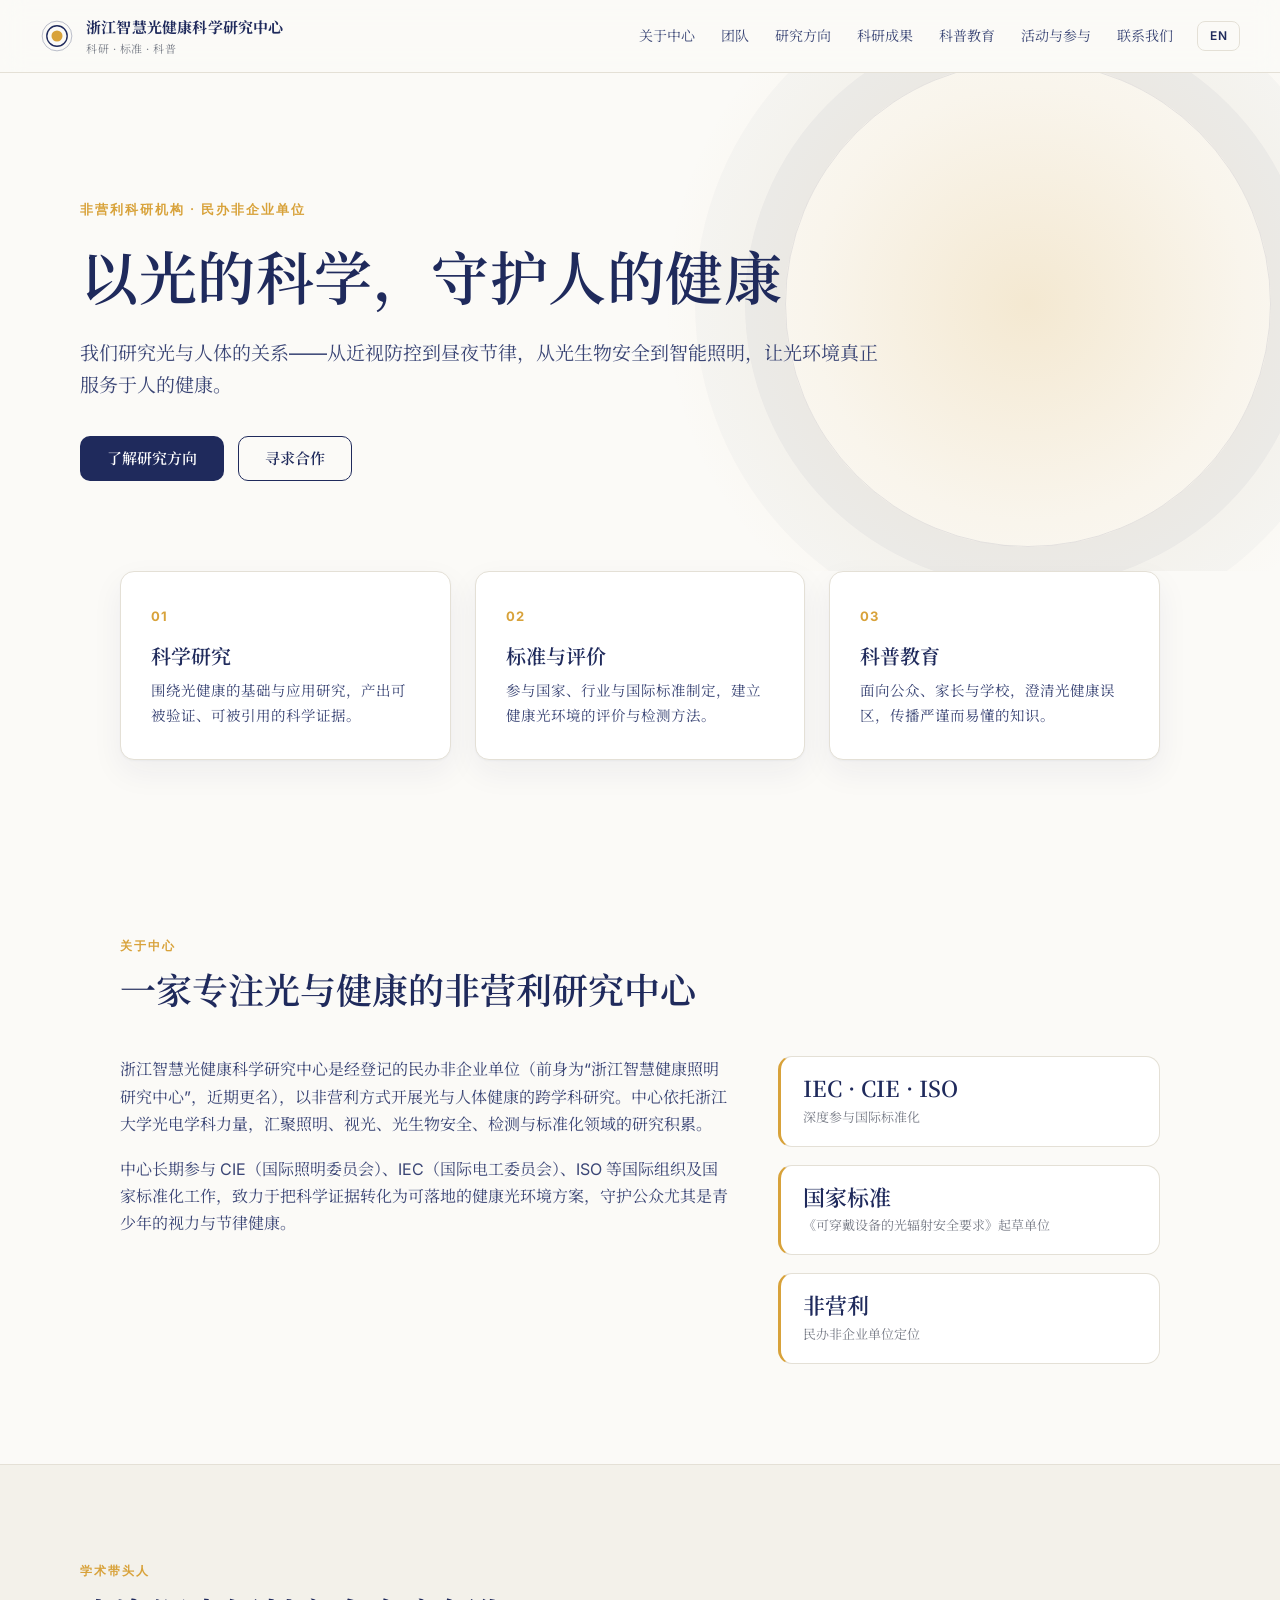
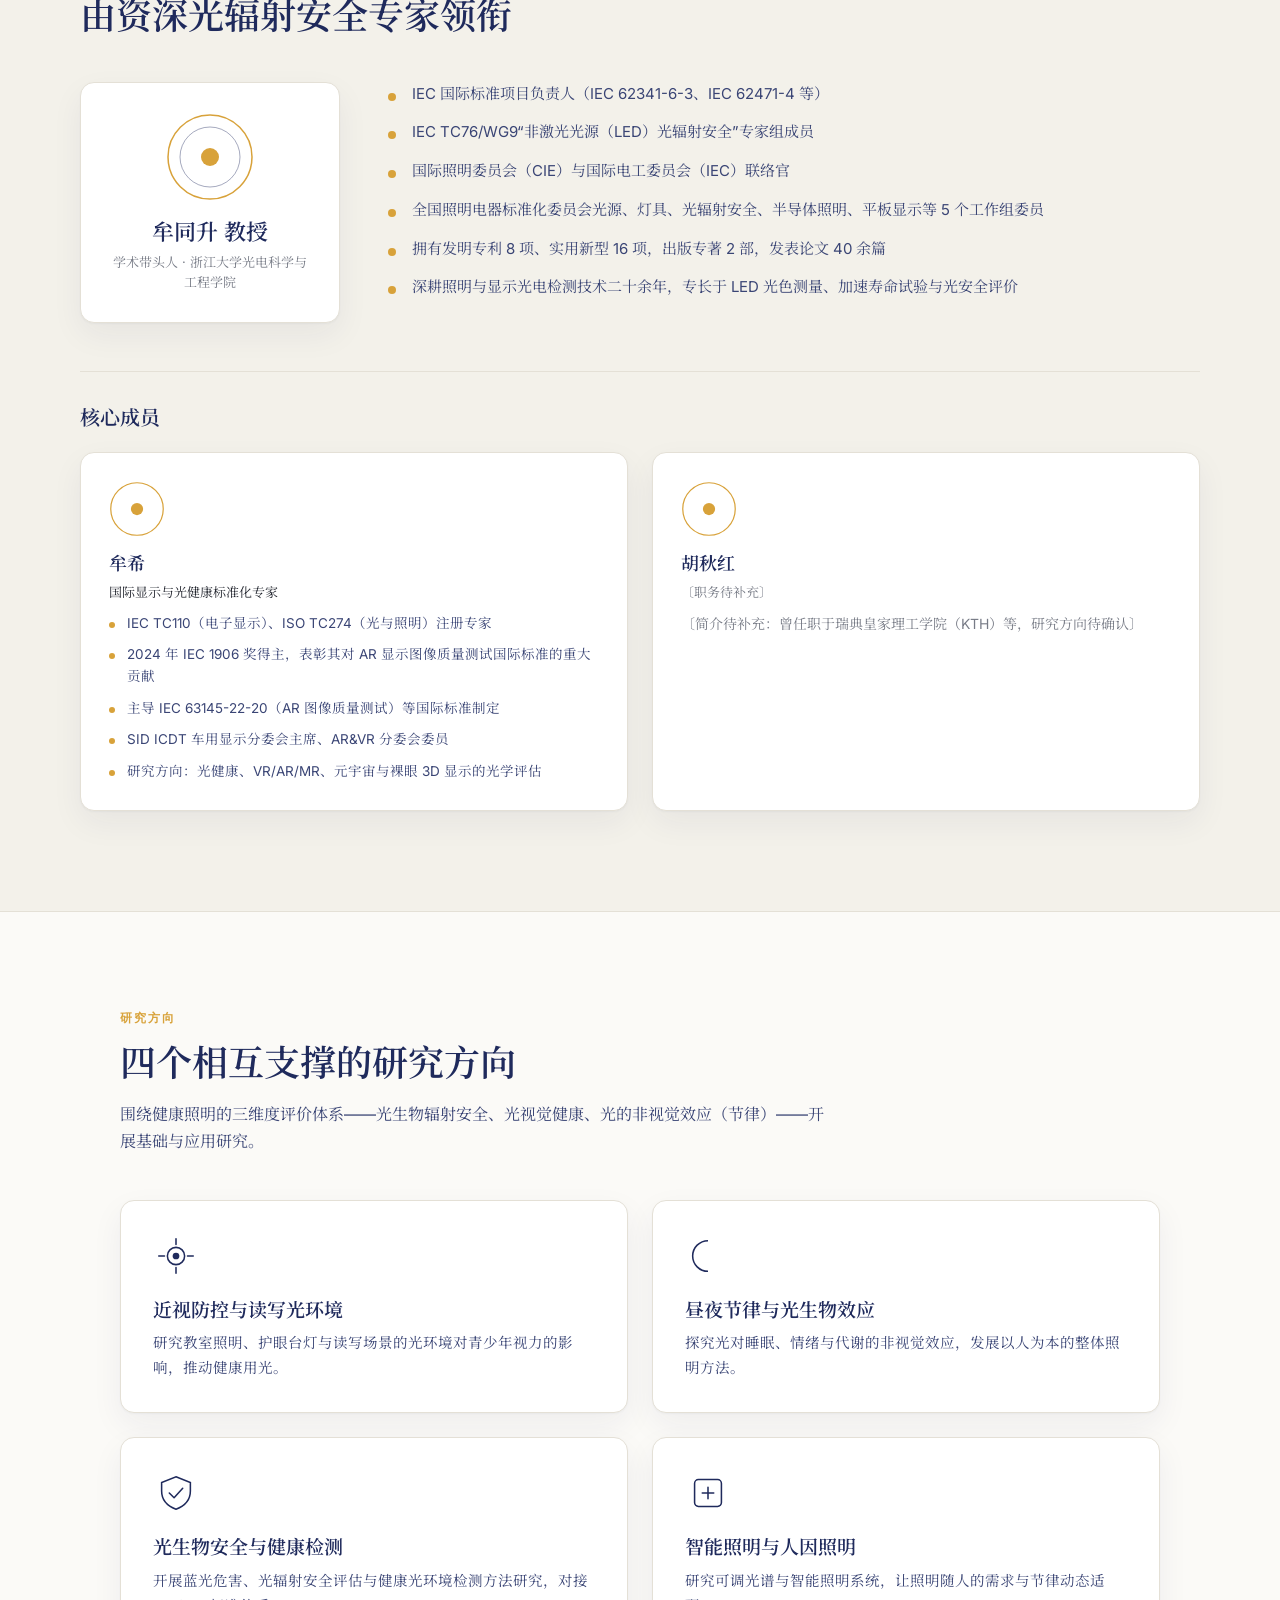
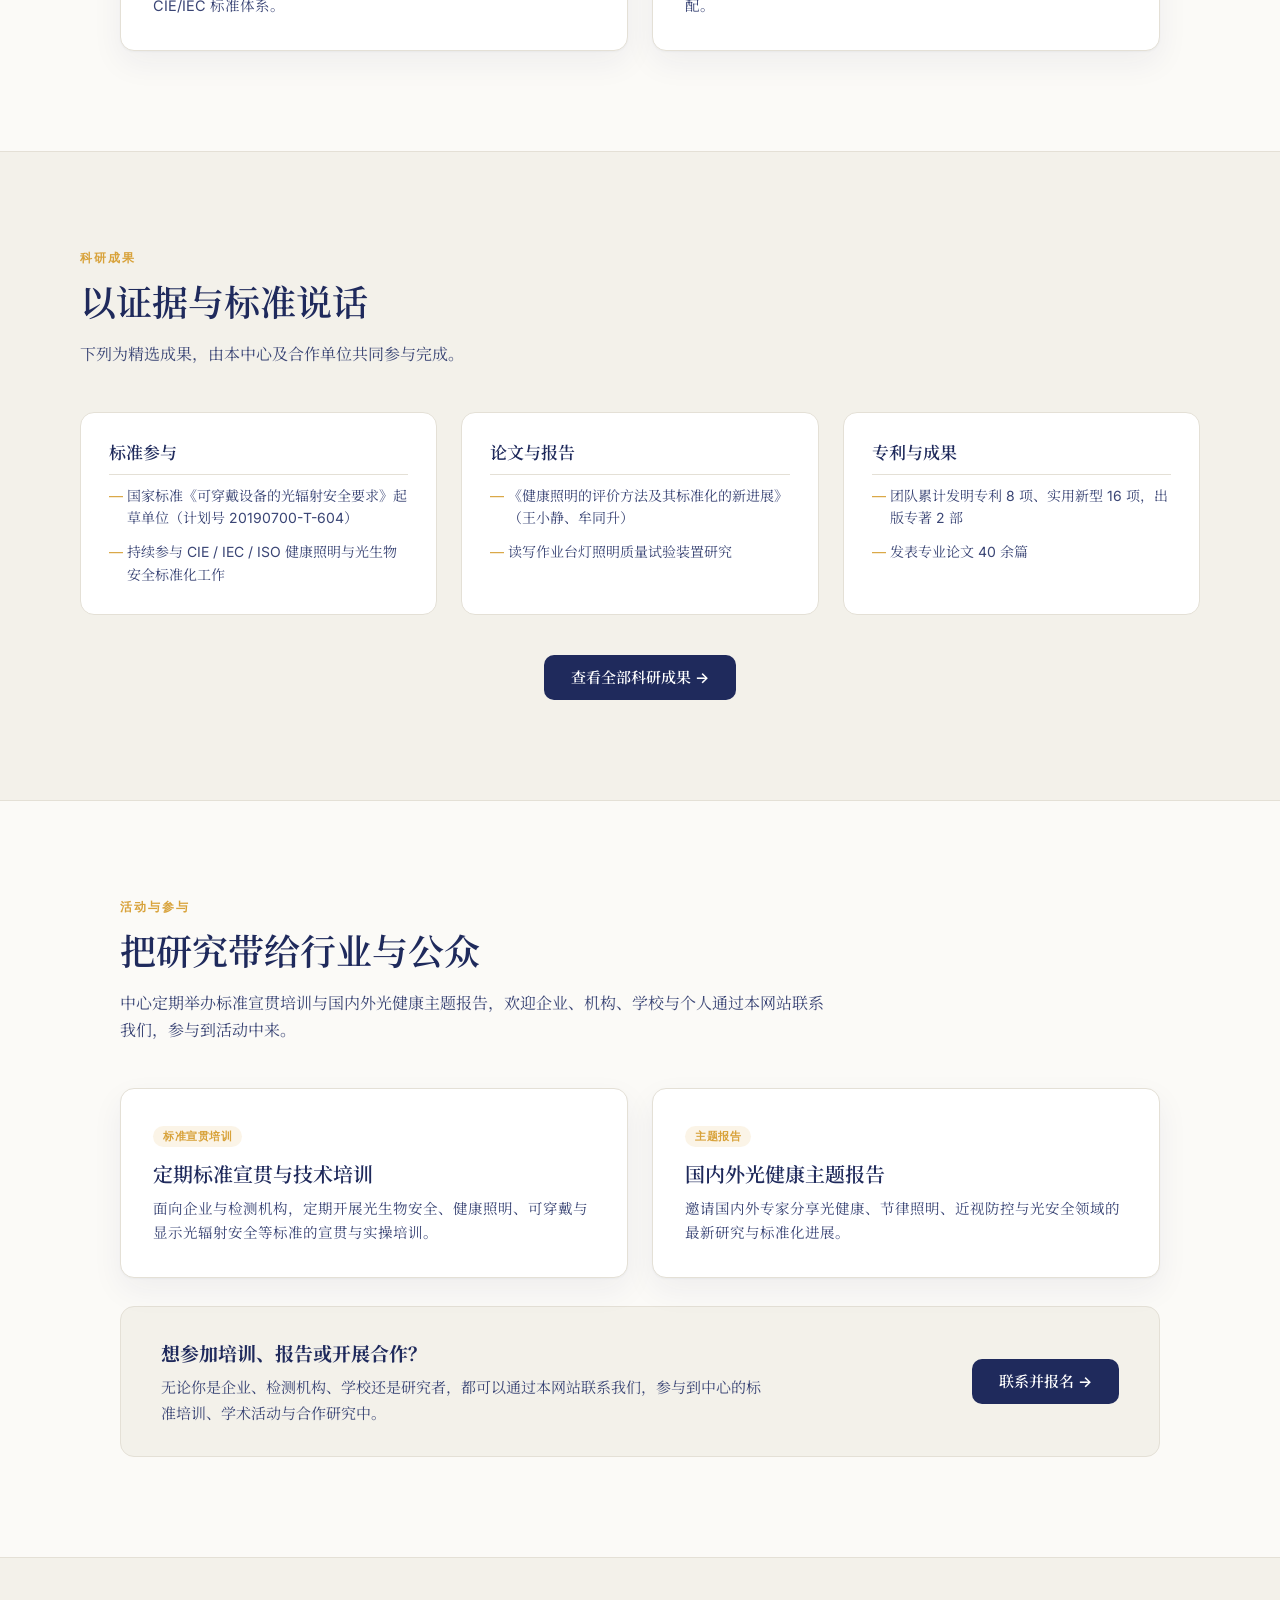
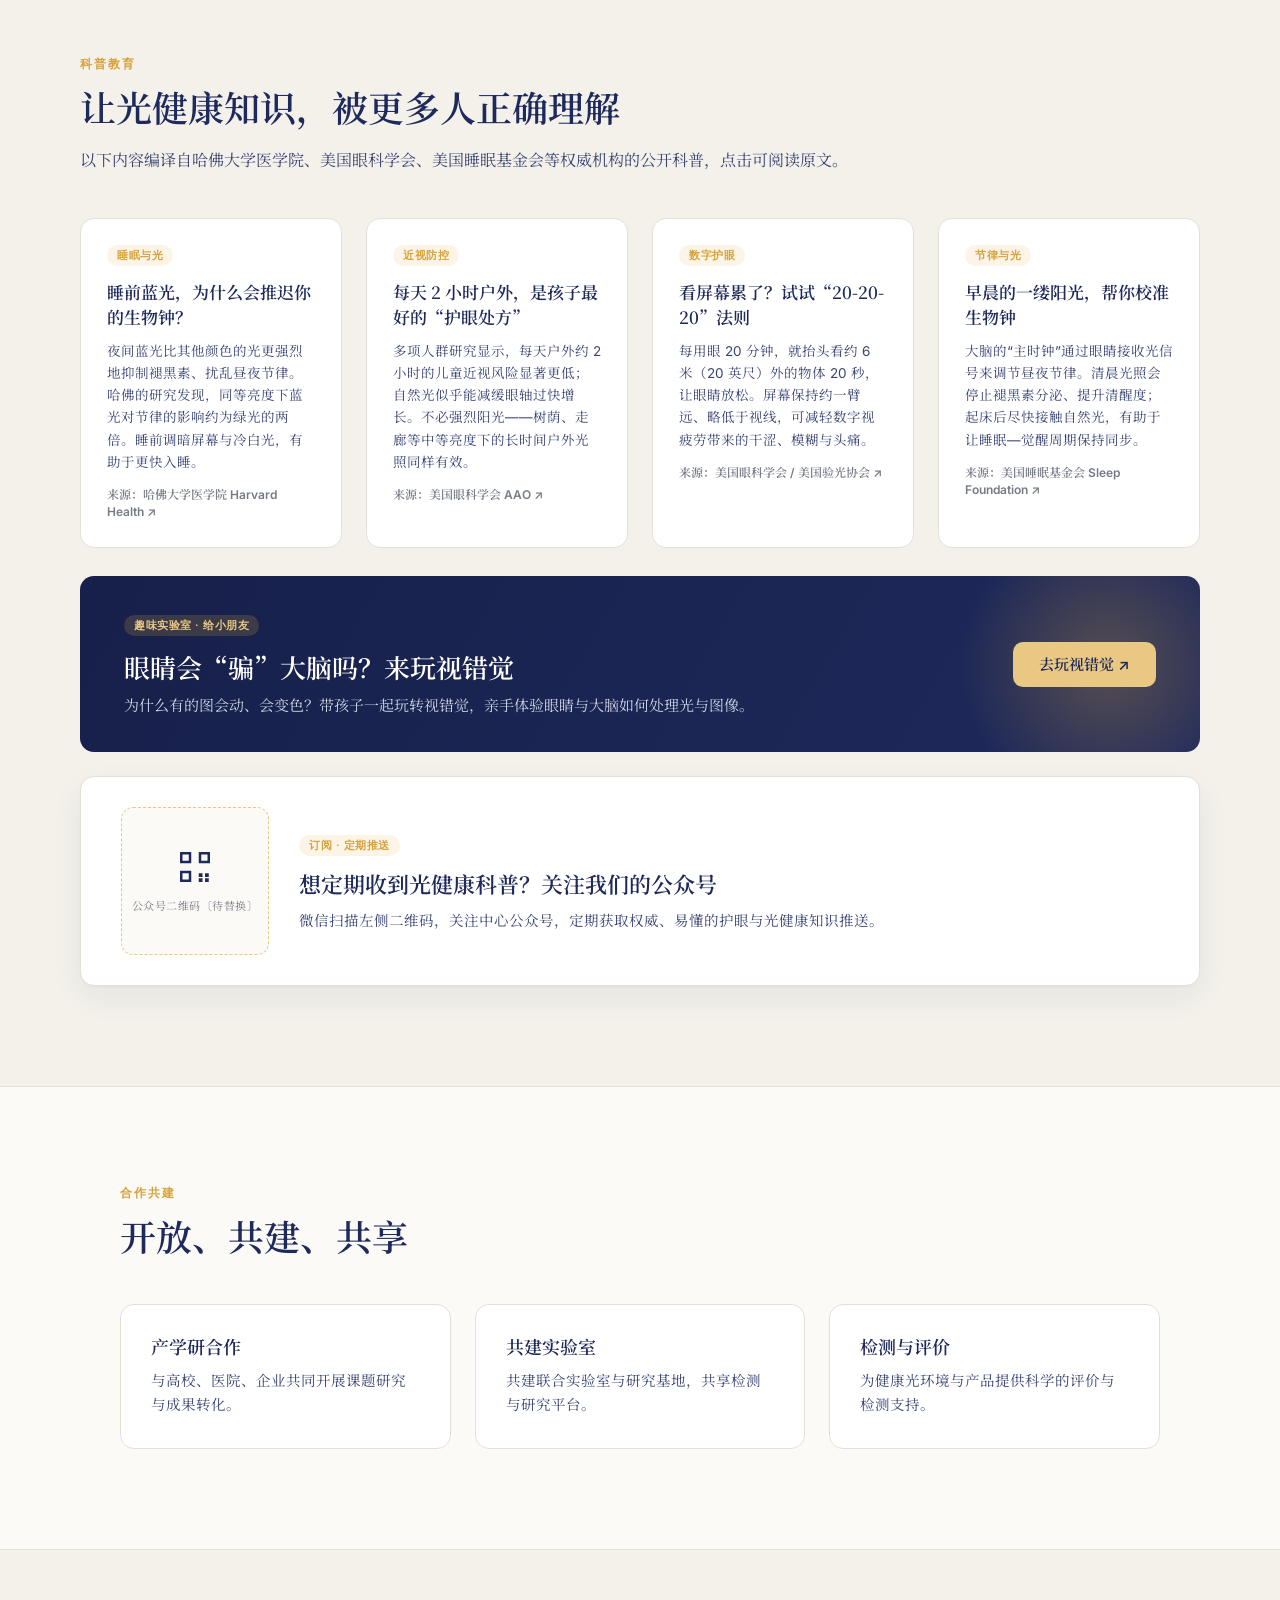
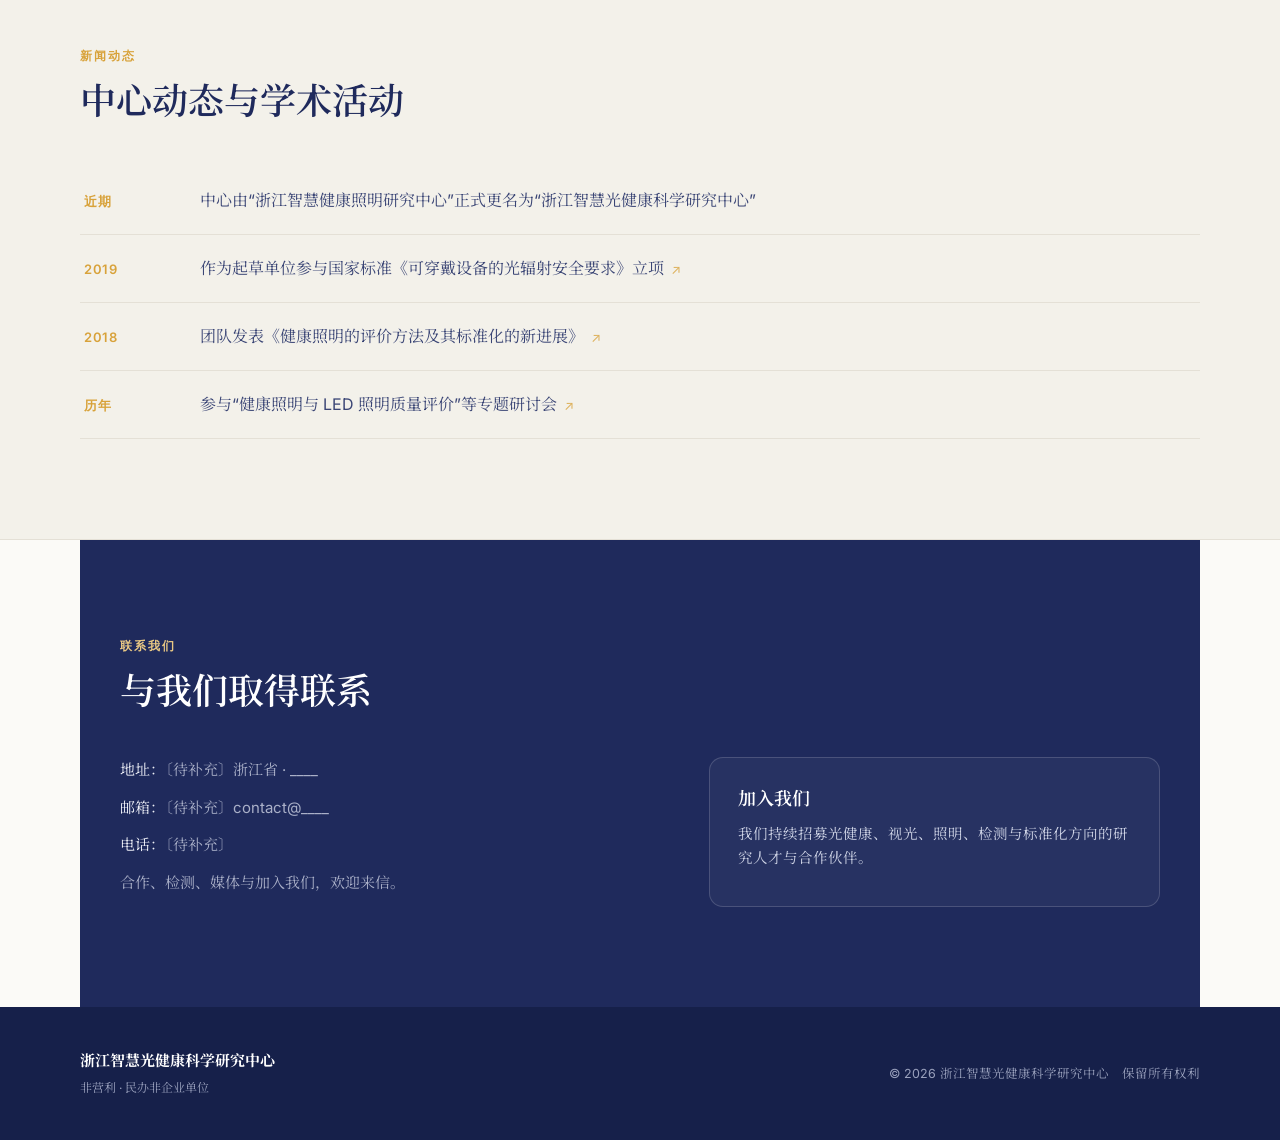
==== commit 8b41e333: "Update paper authors: remove Duan Yanlong, keep Wang & Mou Co-Authored-By: Claude Opus 4.8 <noreply@" ====
--- a/index.html
+++ b/index.html
@@ -193,7 +193,7 @@
     <div class="pub-col">
       <h4 data-zh="论文与报告" data-en="Papers &amp; Reports">论文与报告</h4>
       <ul class="pub-items">
-        <li data-zh="《健康照明的评价方法及其标准化的新进展》（王晓静、段延龙、牟同升）" data-en="“New progress in evaluation methods and standardization of healthy lighting” (Wang X., Duan Y., Mou T.)">《健康照明的评价方法及其标准化的新进展》（王晓静、段延龙、牟同升）</li>
+        <li data-zh="《健康照明的评价方法及其标准化的新进展》（王小静、牟同升）" data-en="“New progress in evaluation methods and standardization of healthy lighting” (Wang X., Mou T.)">《健康照明的评价方法及其标准化的新进展》（王小静、牟同升）</li>
         <li data-zh="读写作业台灯照明质量试验装置研究" data-en="Research on a test apparatus for the lighting quality of reading/writing desk lamps">读写作业台灯照明质量试验装置研究</li>
       </ul>
     </div>
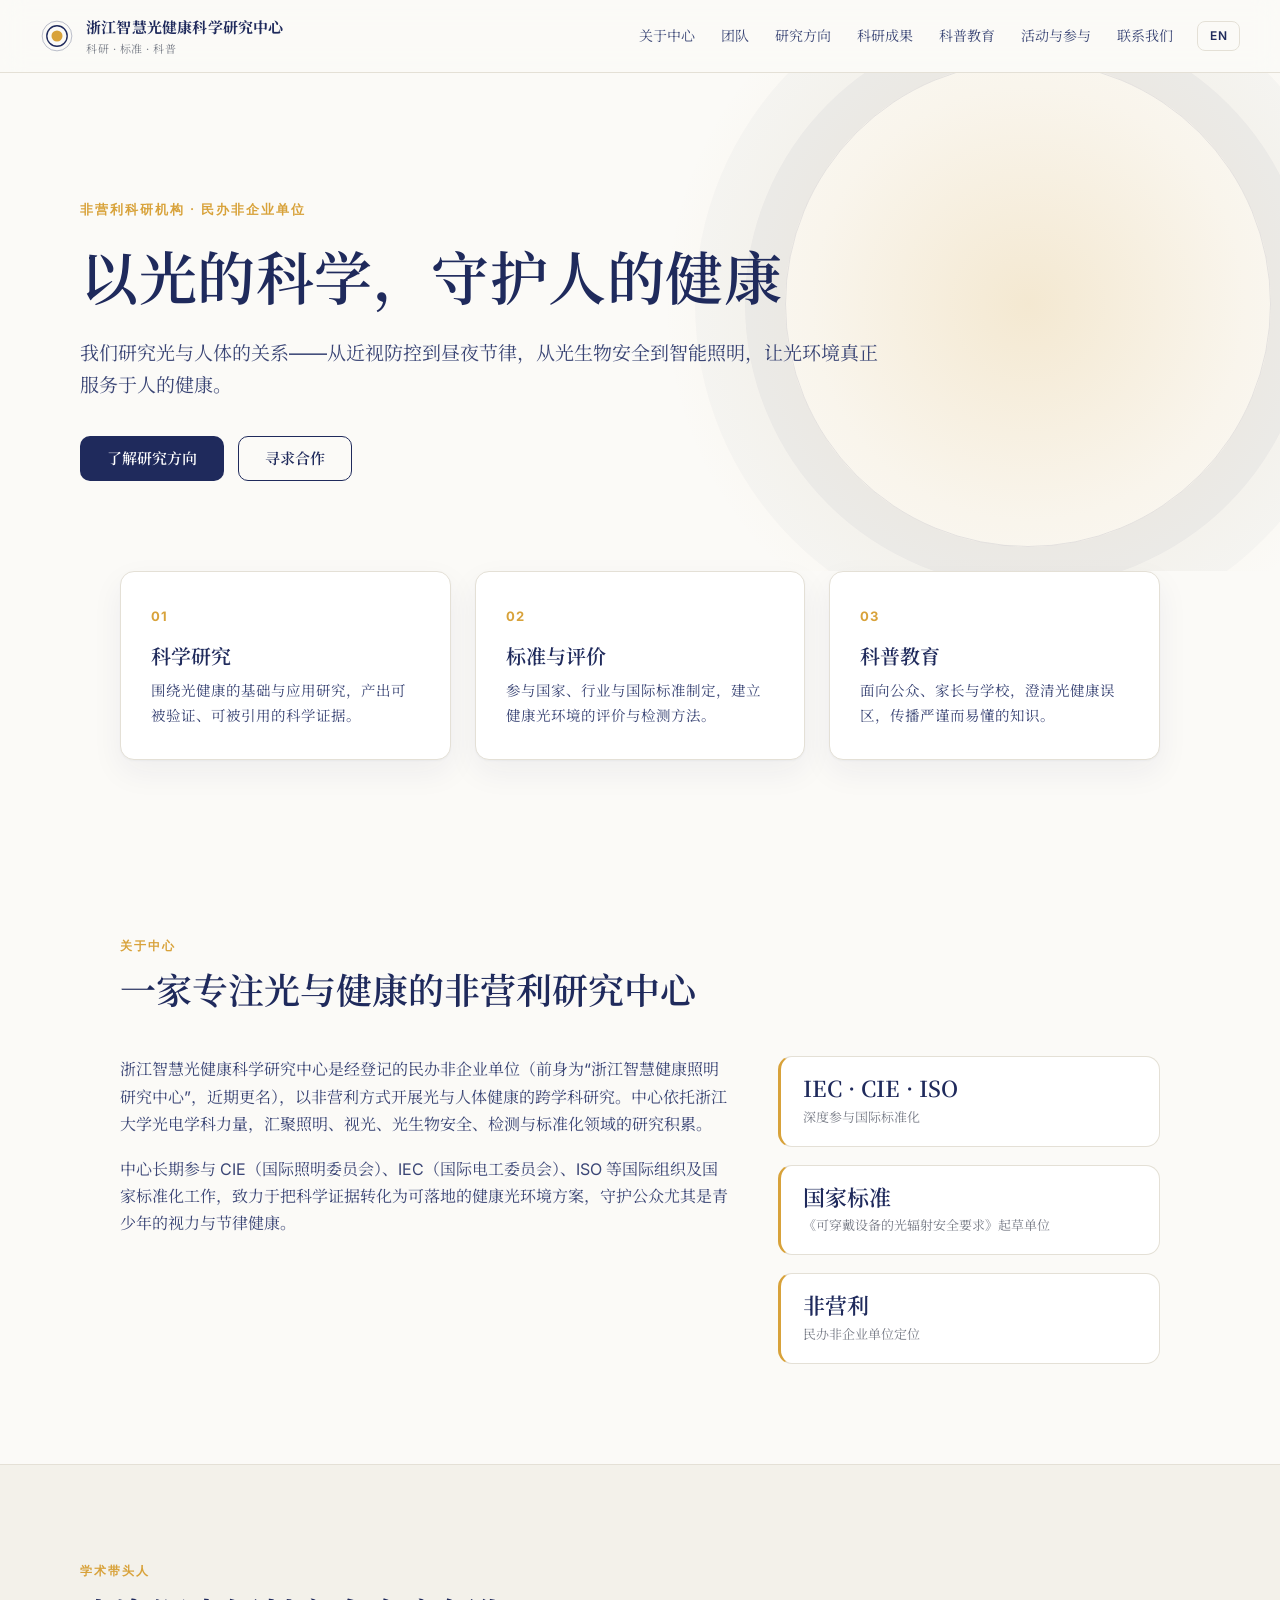
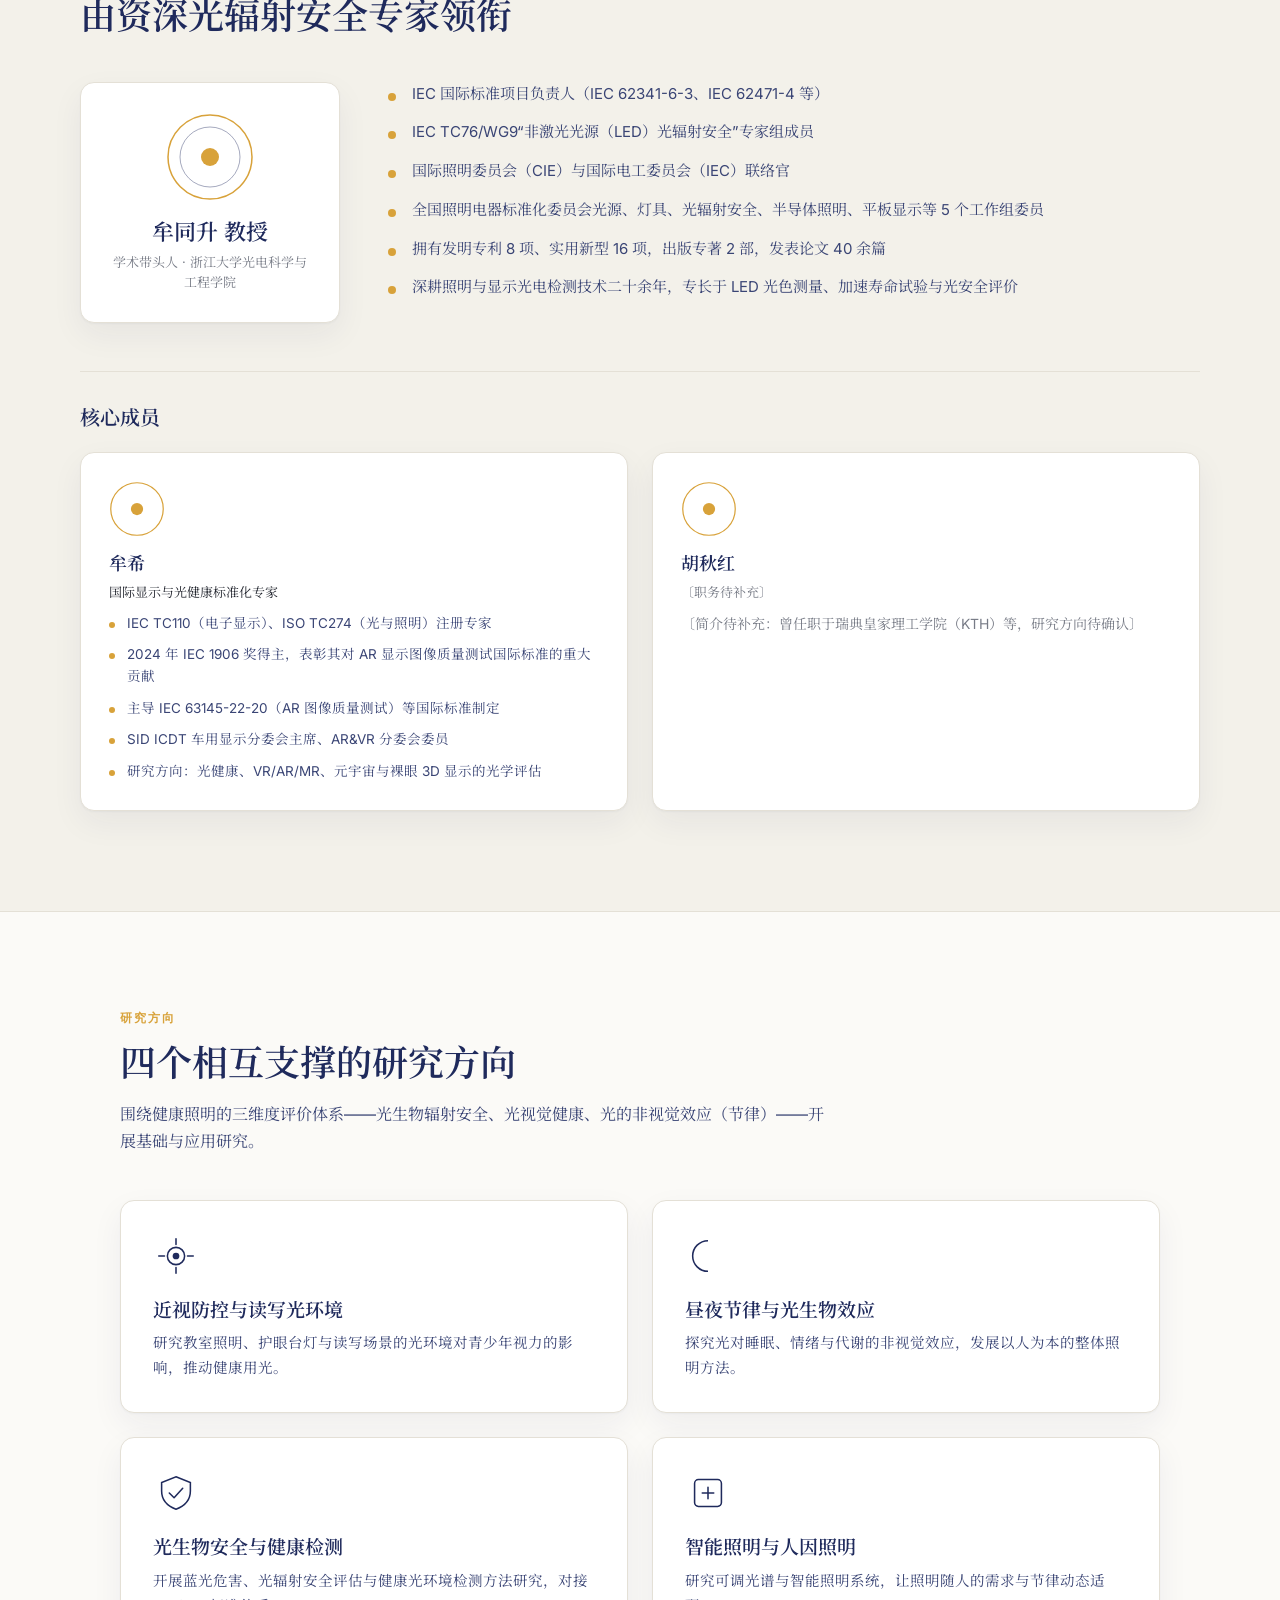
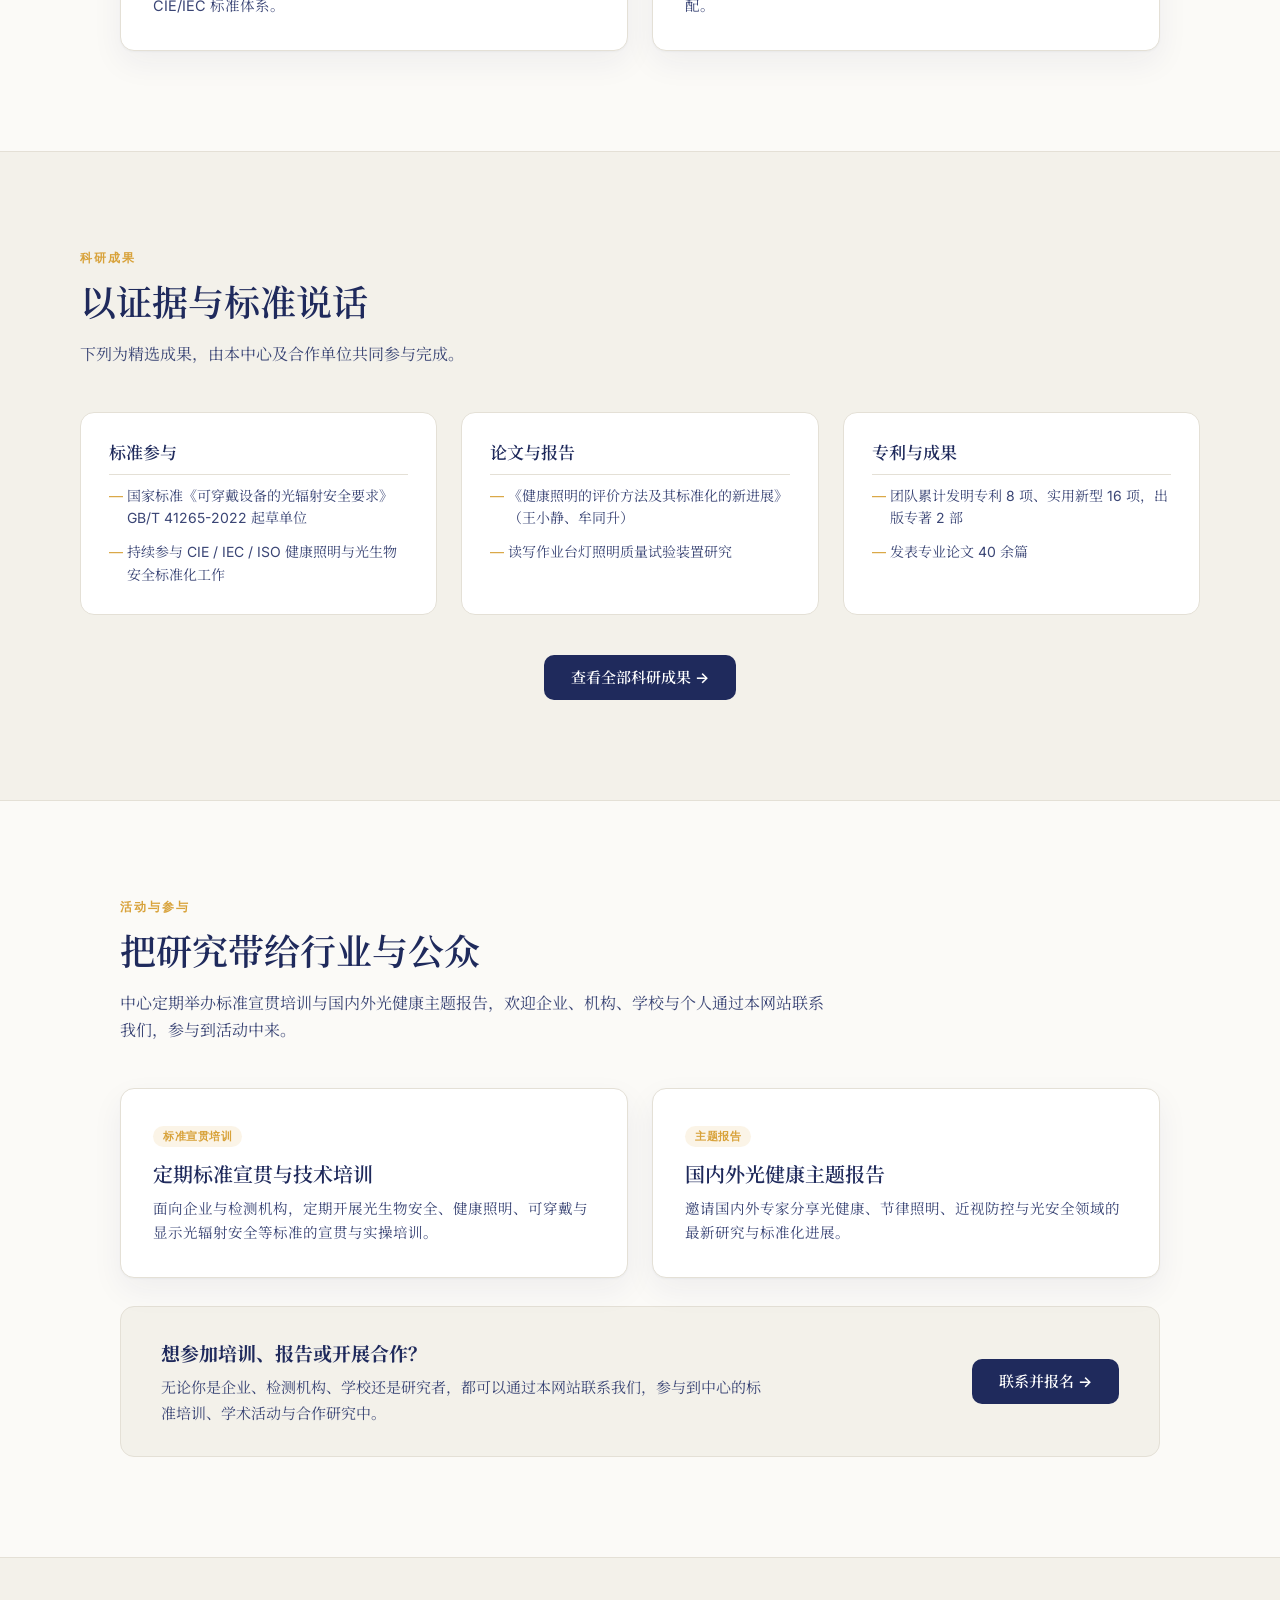
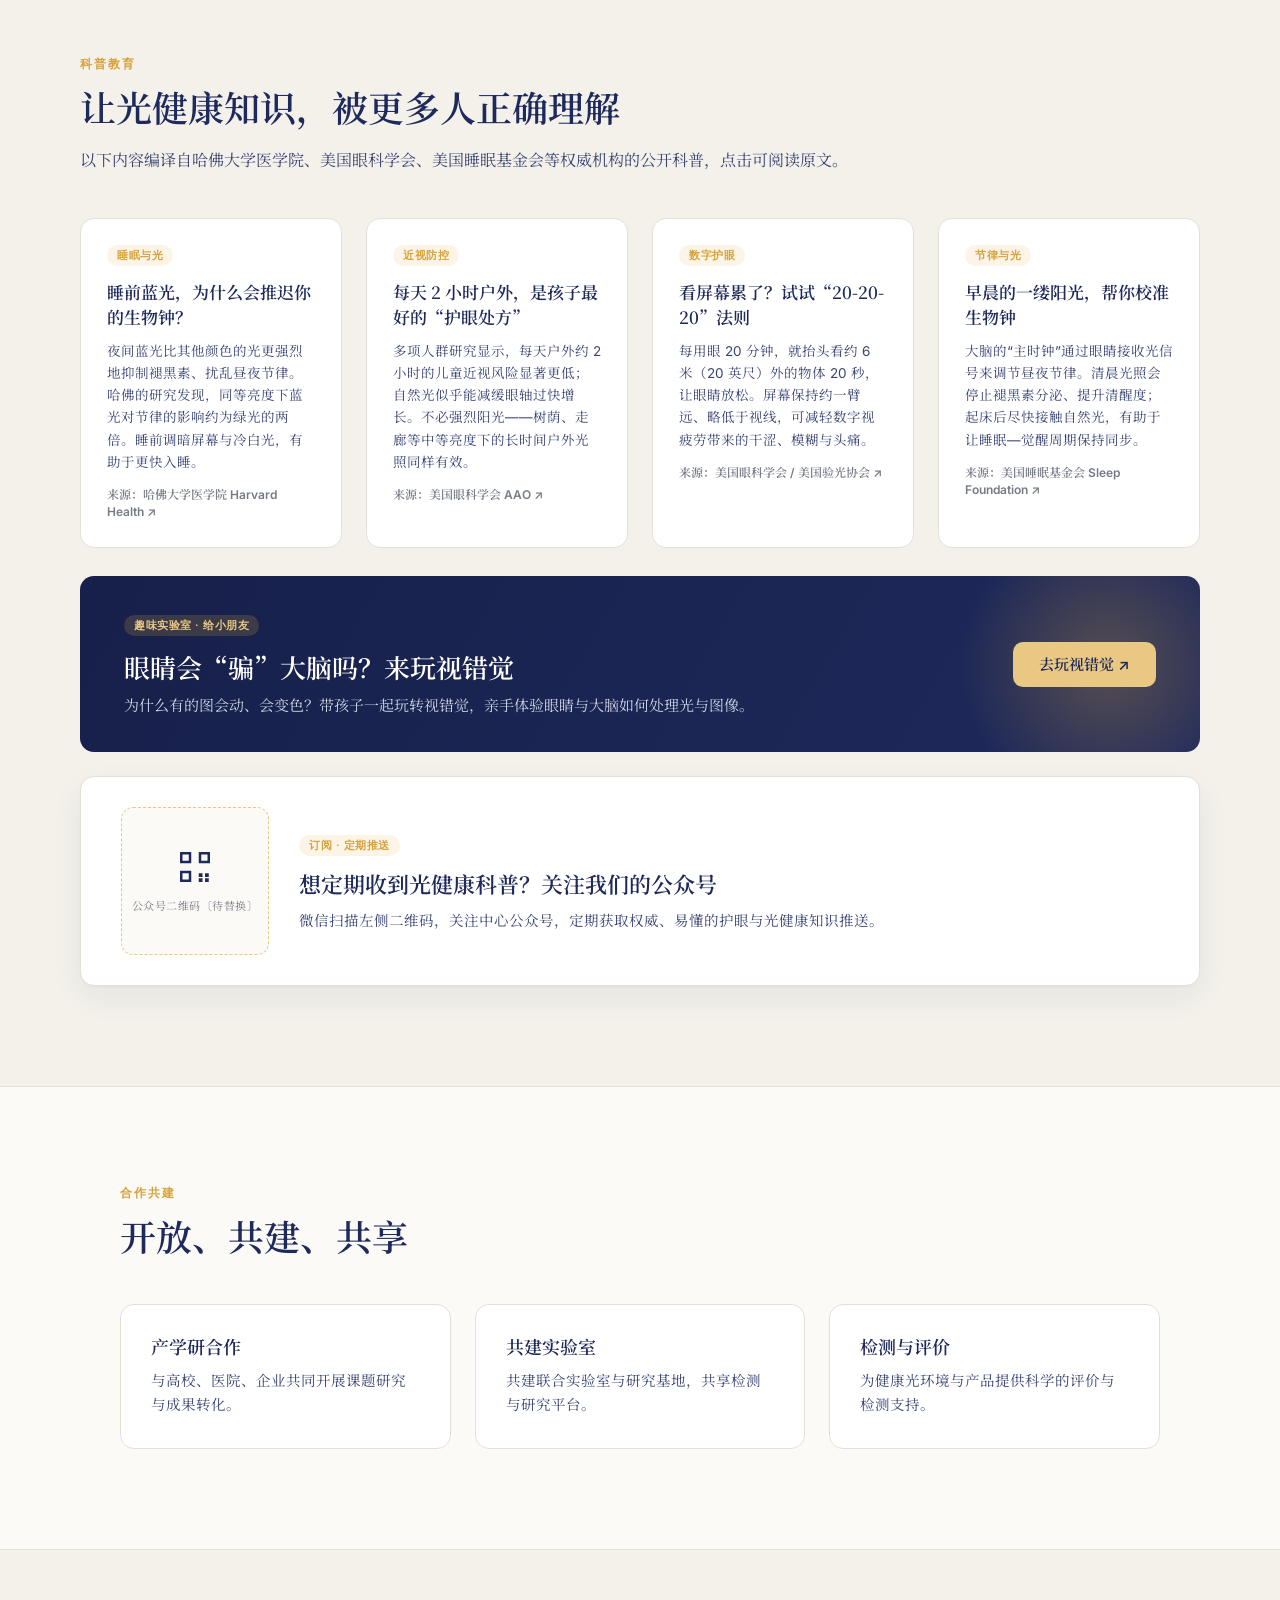
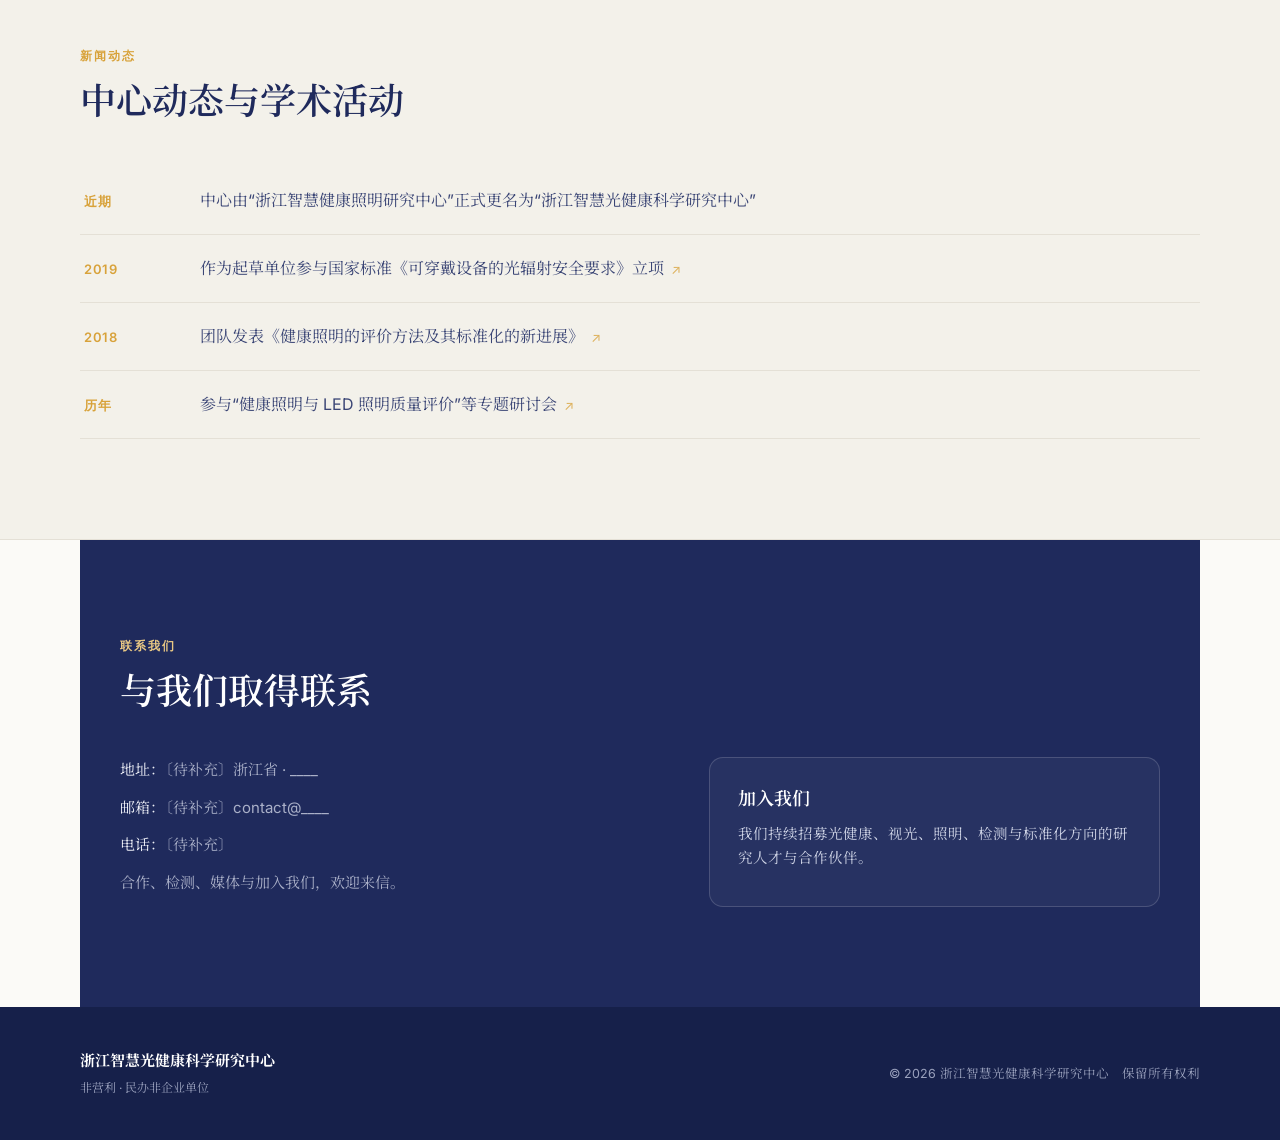
==== commit 458d6359: "Add verified Mou (Tongsheng/Xi) publications + GB/T 41265-2022 to research output - Cited SID Sympos" ====
--- a/index.html
+++ b/index.html
@@ -186,7 +186,7 @@
     <div class="pub-col">
       <h4 data-zh="标准参与" data-en="Standards">标准参与</h4>
       <ul class="pub-items">
-        <li data-zh="国家标准《可穿戴设备的光辐射安全要求》起草单位（计划号 20190700-T-604）" data-en="Drafting unit of the national standard “Optical radiation safety requirements of wearable devices” (plan no. 20190700-T-604)">国家标准《可穿戴设备的光辐射安全要求》起草单位（计划号 20190700-T-604）</li>
+        <li data-zh="国家标准《可穿戴设备的光辐射安全要求》GB/T 41265-2022 起草单位" data-en="Drafting unit of national standard GB/T 41265-2022 “Optical radiation safety requirements of wearable devices”">国家标准《可穿戴设备的光辐射安全要求》GB/T 41265-2022 起草单位</li>
         <li data-zh="持续参与 CIE / IEC / ISO 健康照明与光生物安全标准化工作" data-en="Ongoing participation in CIE / IEC / ISO standardization on healthy lighting and photobiological safety">持续参与 CIE / IEC / ISO 健康照明与光生物安全标准化工作</li>
       </ul>
     </div>
--- a/css/styles.css
+++ b/css/styles.css
@@ -258,6 +258,14 @@
 .engage-cta p{font-size:15px;color:var(--ink-soft);max-width:40em}
 .engage-cta strong{display:block;font-family:"Noto Serif SC",serif;font-size:19px;color:var(--ink);margin-bottom:6px}
 
+/* ===== 文献/专利引用列表 ===== */
+.reflist{list-style:none;display:flex;flex-direction:column;gap:16px;max-width:var(--maxw);margin-inline:auto}
+.reflist li{padding:20px 24px;background:#fff;border:1px solid var(--line);border-left:3px solid var(--gold);border-radius:10px;transition:.2s}
+.reflist li:hover{box-shadow:var(--shadow);transform:translateX(2px)}
+.ref-title{display:block;font:600 15.5px/1.5 "Inter","Noto Serif SC";color:var(--ink)}
+.ref-title:hover{color:var(--gold)}
+.ref-note{display:block;margin-top:6px;font-size:13.5px;color:var(--muted);line-height:1.55}
+
 /* ===== 响应式 ===== */
 @media(max-width:860px){
   .nav-links{
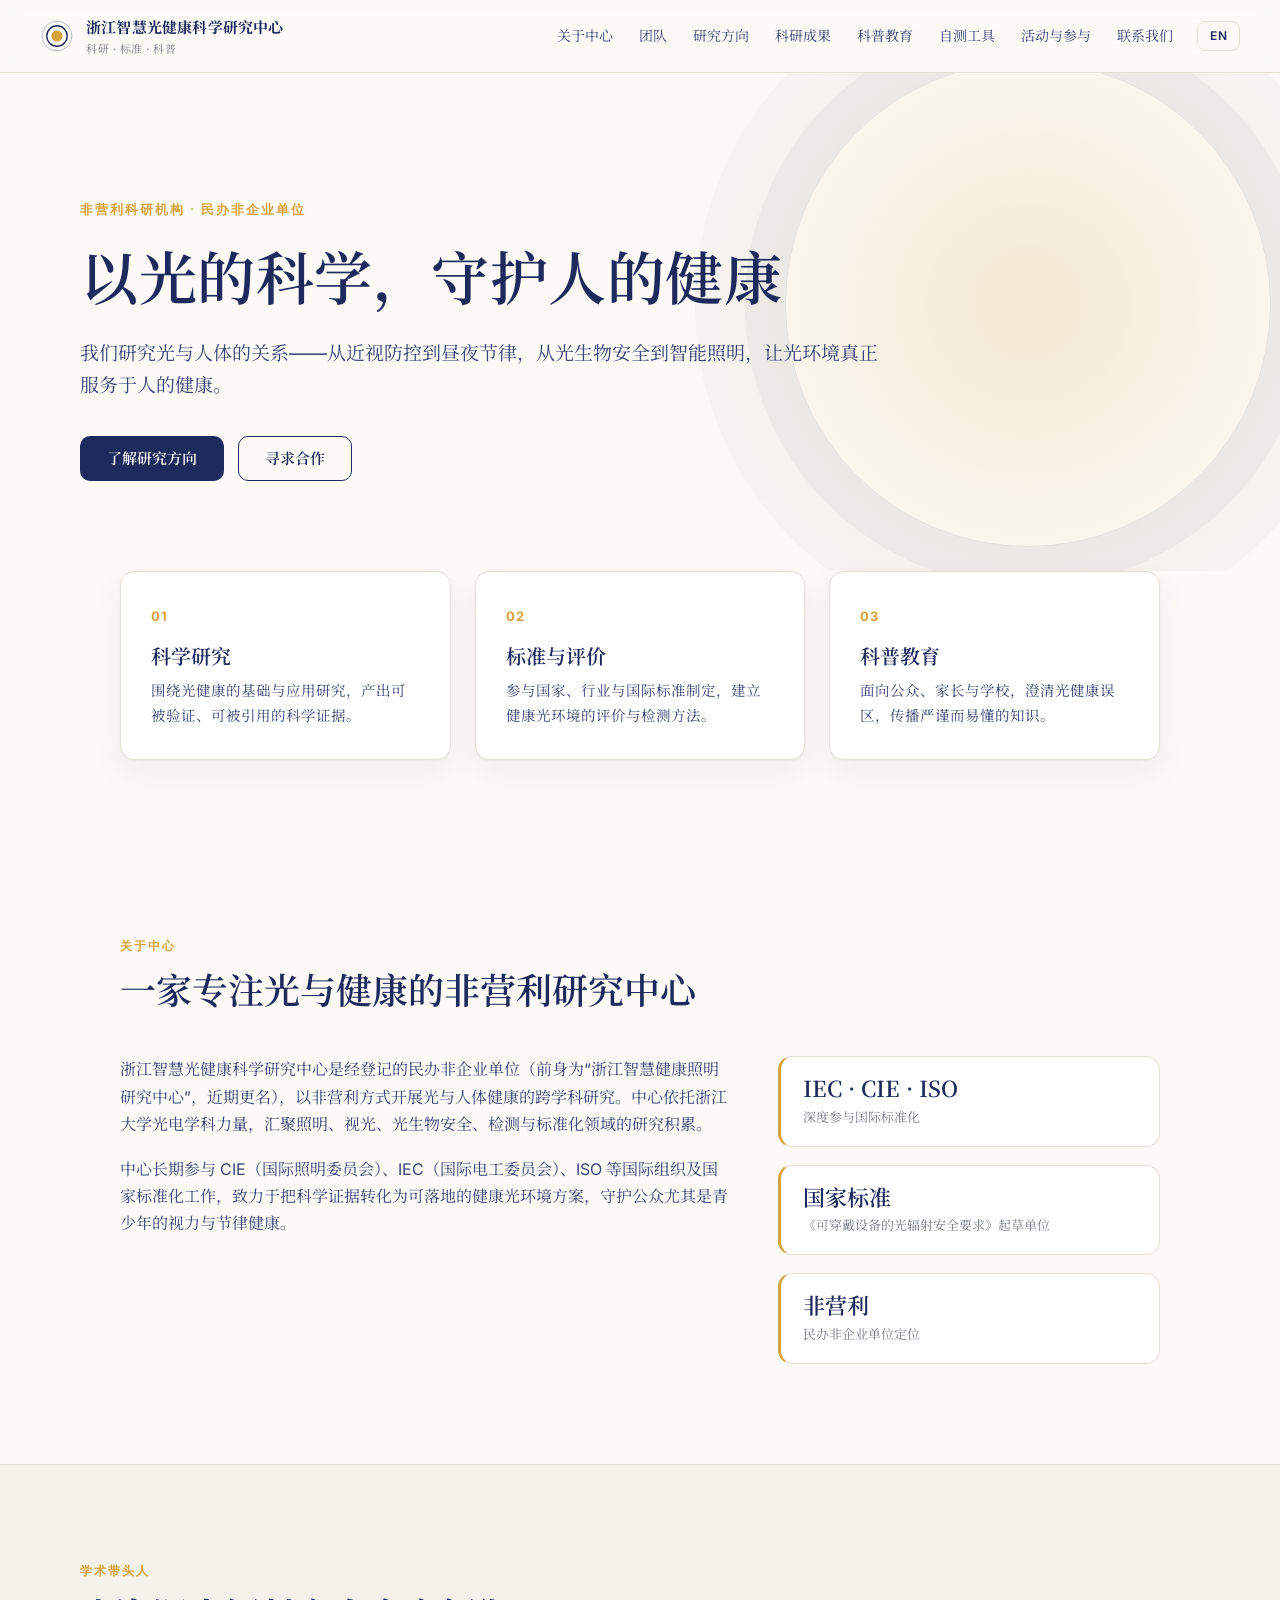
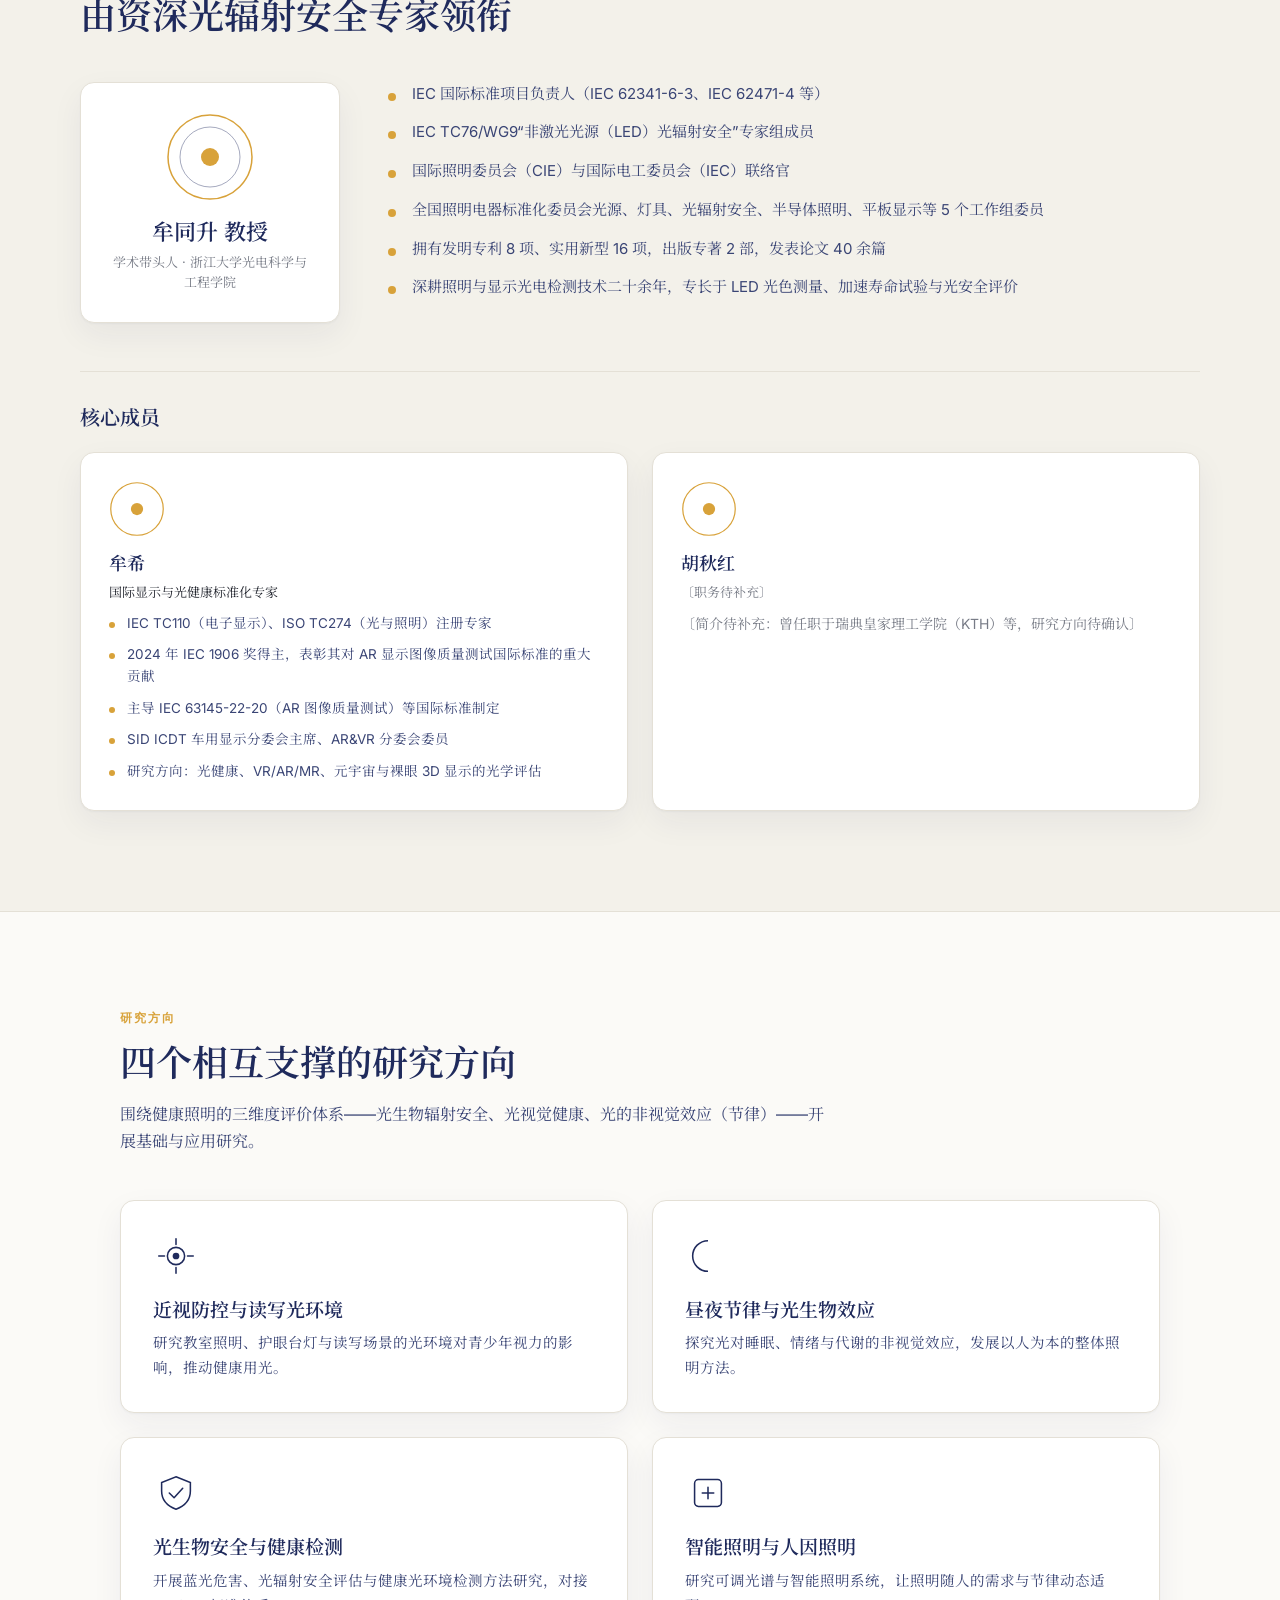
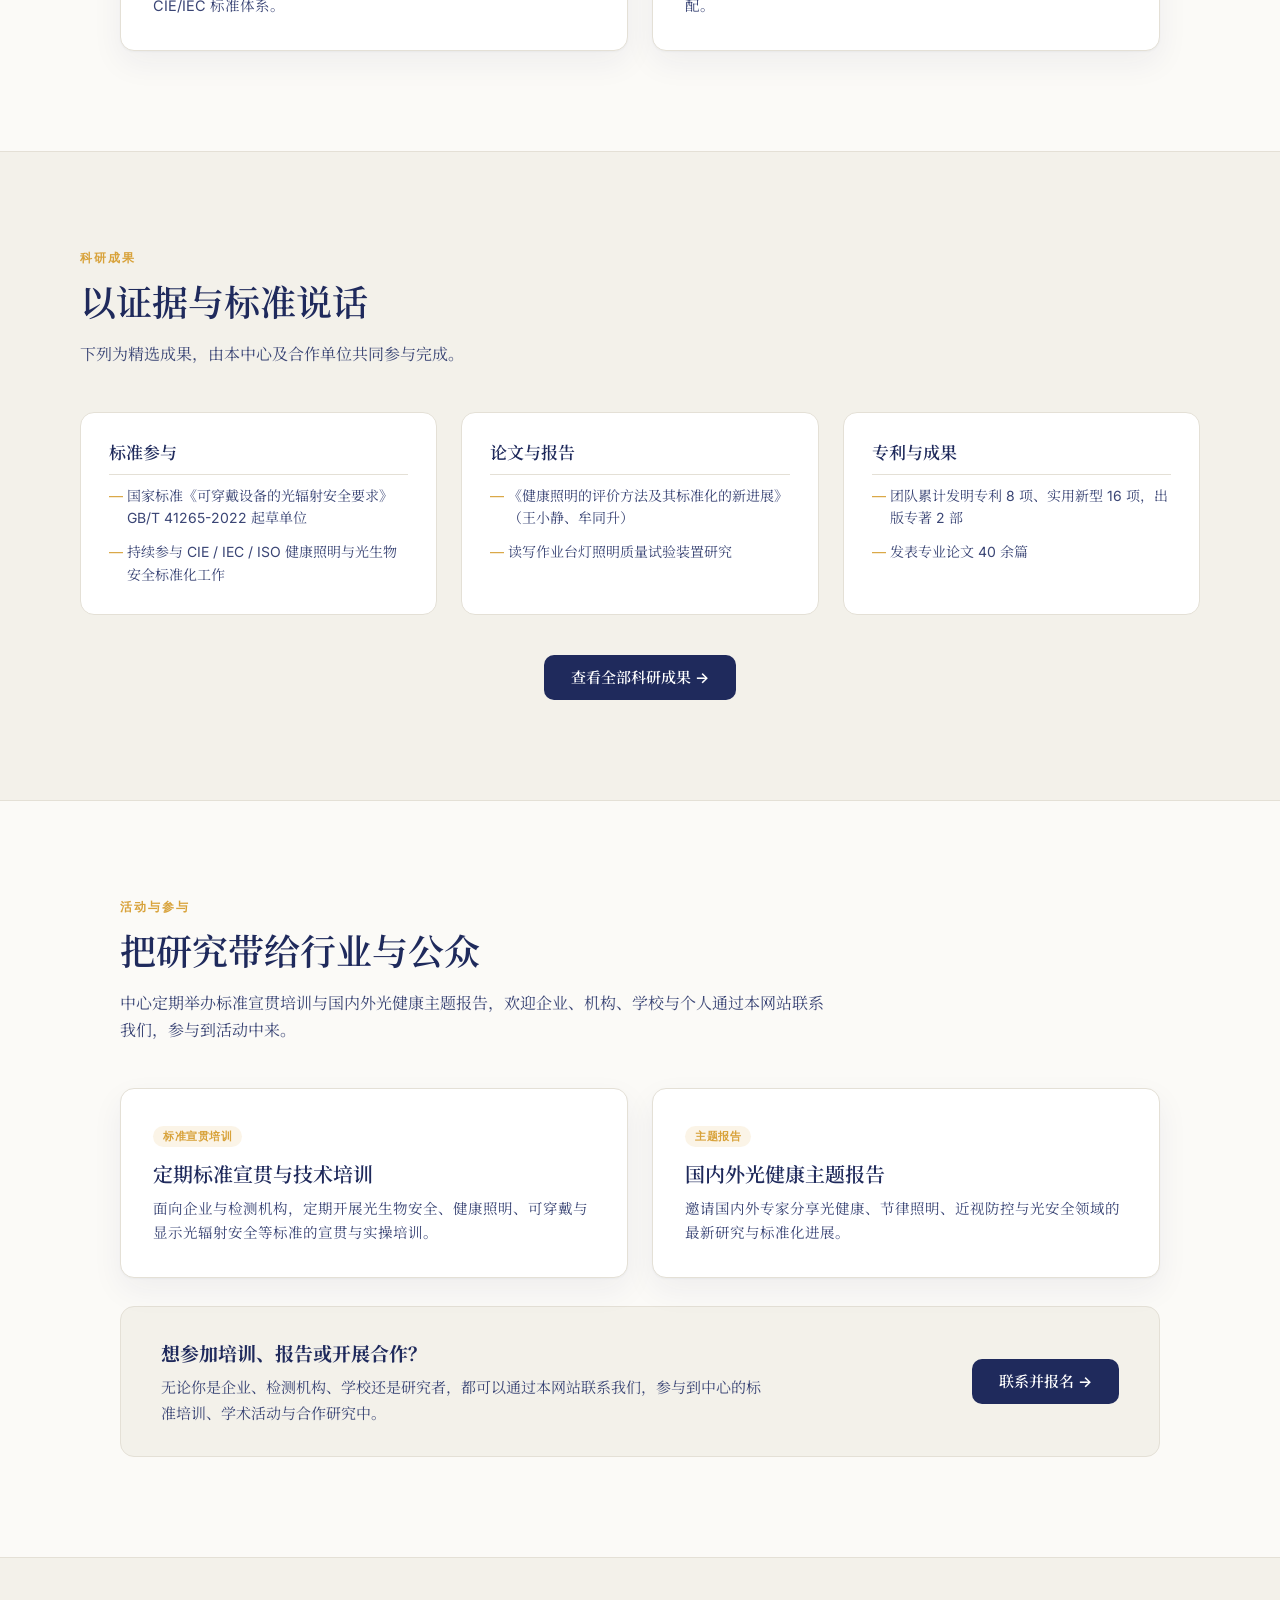
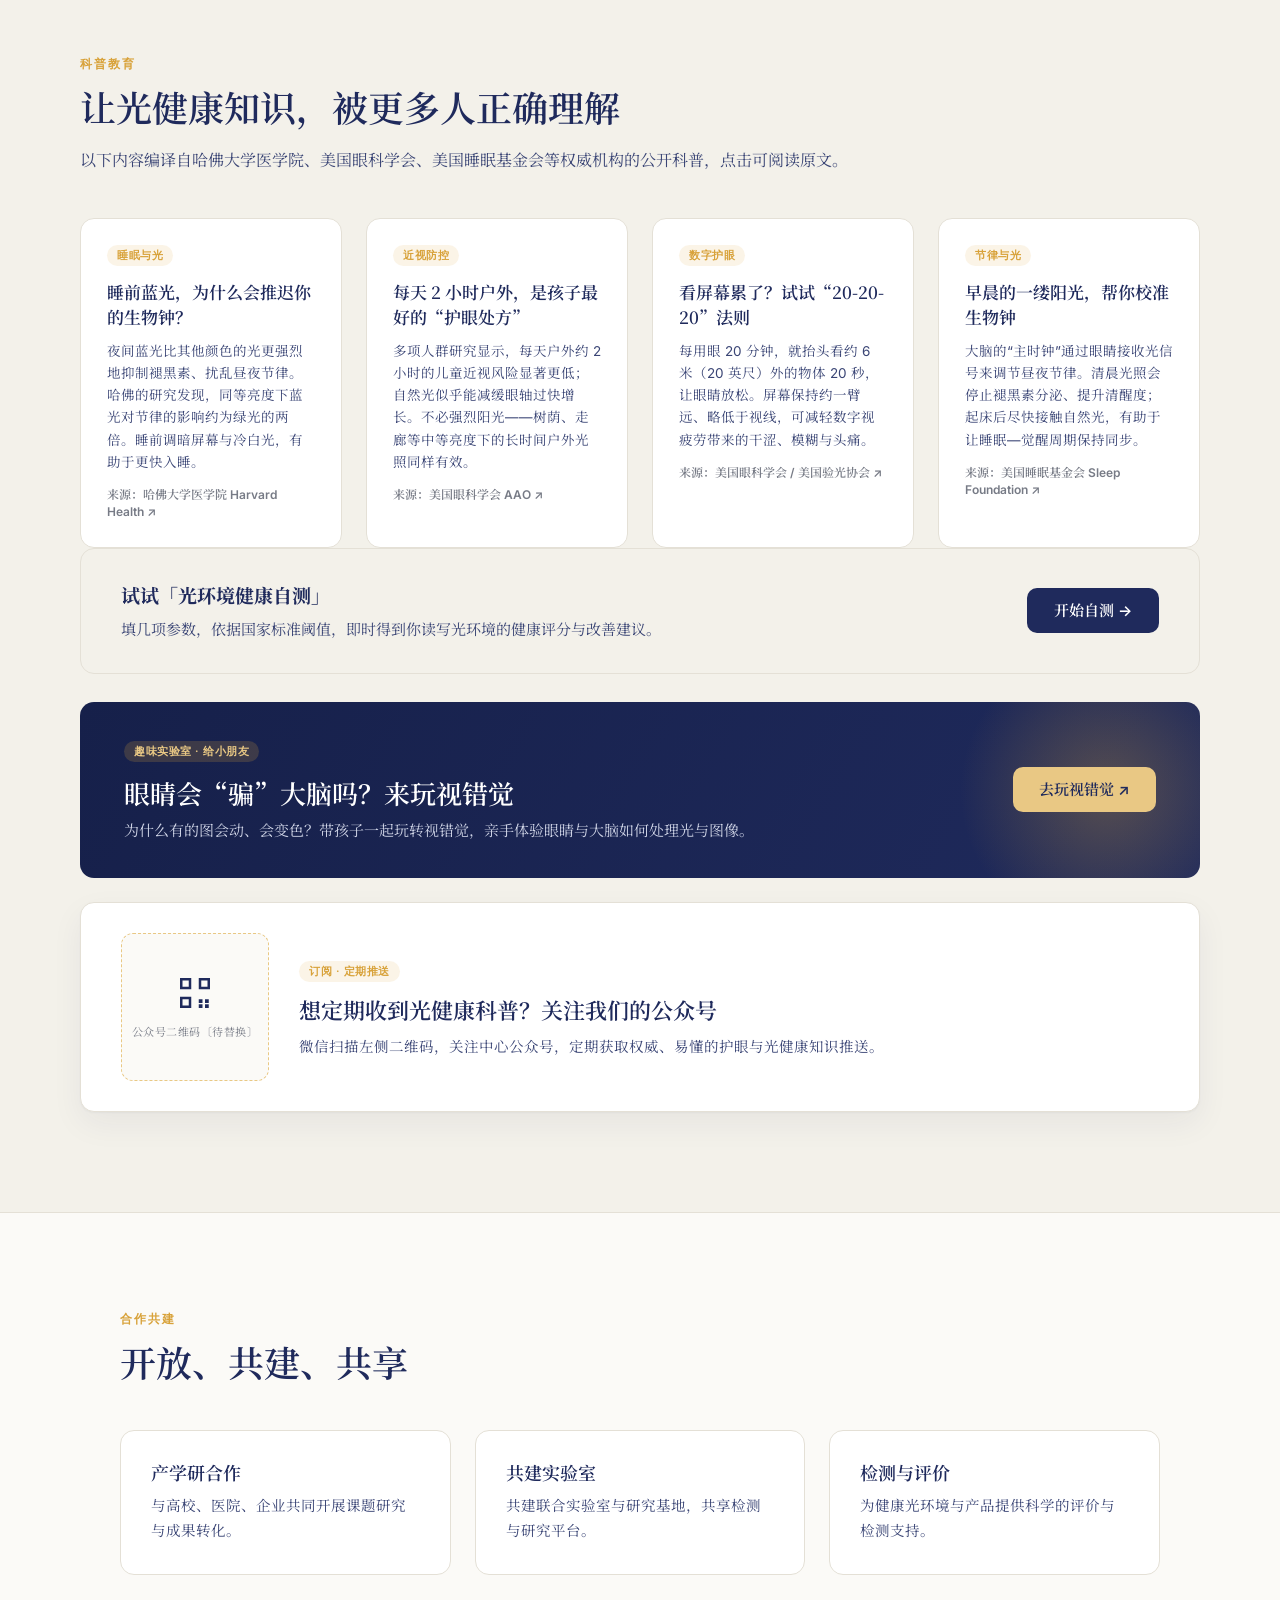
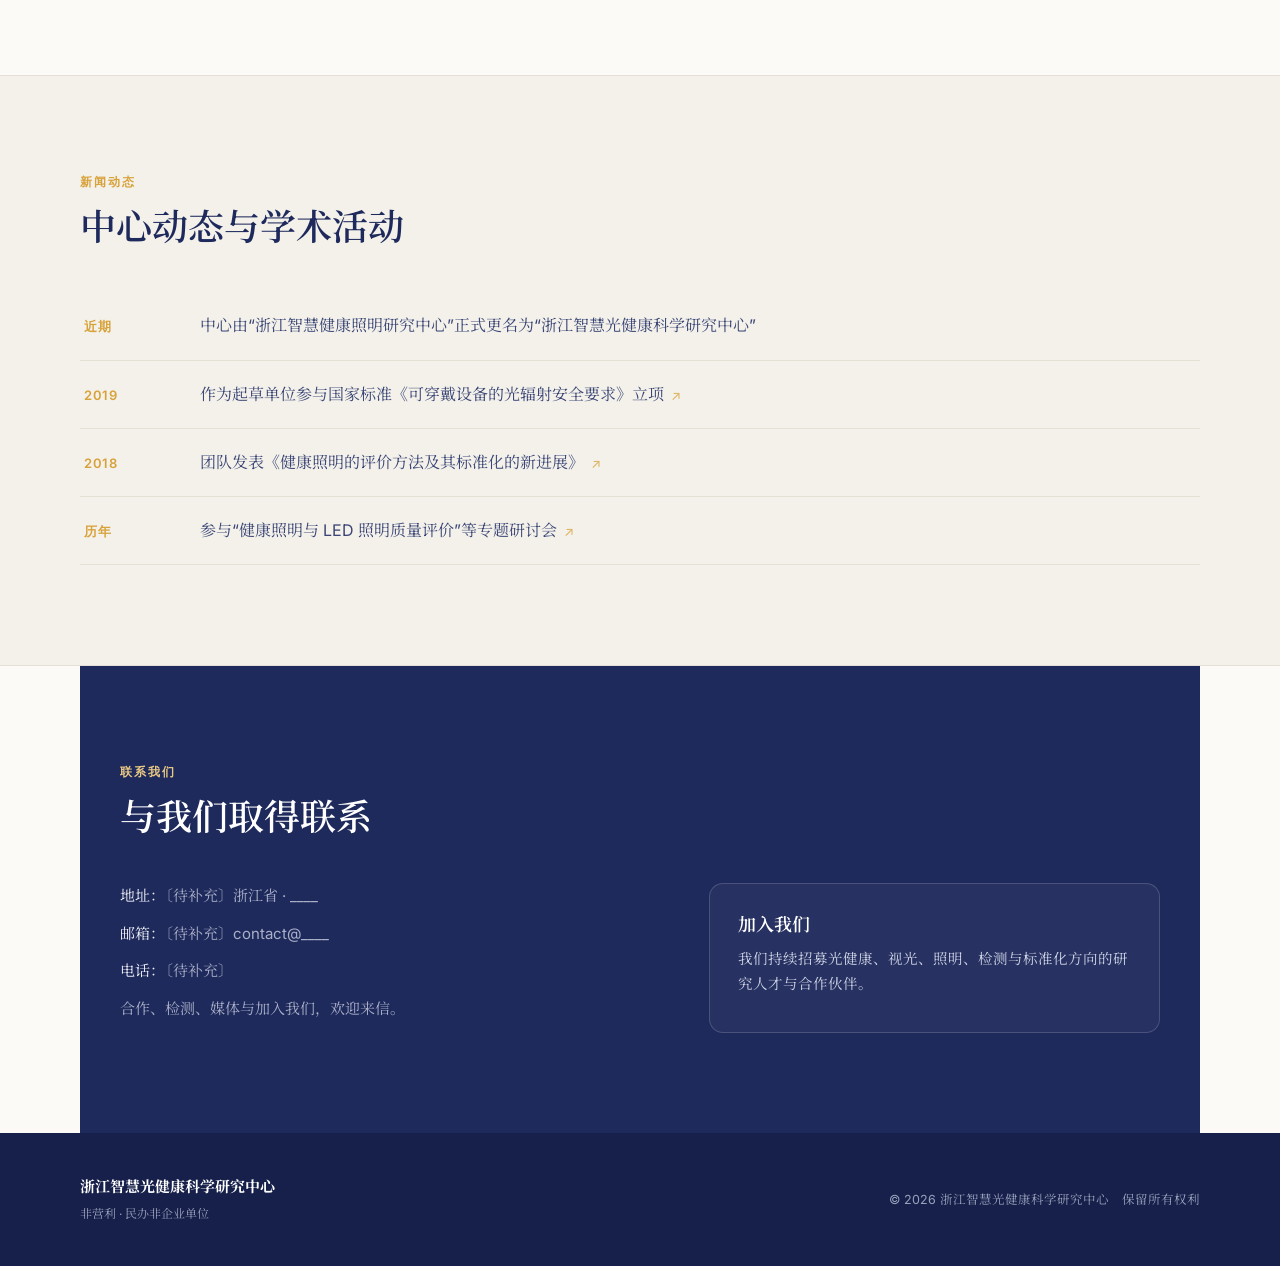
==== commit d555138f: "Add free online tool: Light Environment Self-Check (zice.html) Pure-JS calculator scoring reading-li" ====
--- a/index.html
+++ b/index.html
@@ -35,6 +35,7 @@
     <a href="#research" data-zh="研究方向" data-en="Research">研究方向</a>
     <a href="chengguo.html" data-zh="科研成果" data-en="Output">科研成果</a>
     <a href="#knowledge" data-zh="科普教育" data-en="Knowledge">科普教育</a>
+    <a href="zice.html" data-zh="自测工具" data-en="Self-check">自测工具</a>
     <a href="#engage"   data-zh="活动与参与" data-en="Engage">活动与参与</a>
     <a href="#contact"  data-zh="联系我们" data-en="Contact">联系我们</a>
   </nav>
@@ -270,6 +271,14 @@
     </a>
   </div>
 
+  <div class="engage-cta" style="margin-bottom:24px">
+    <div>
+      <strong data-zh="试试「光环境健康自测」" data-en="Try the Light Environment Self-Check">试试「光环境健康自测」</strong>
+      <p data-zh="填几项参数，依据国家标准阈值，即时得到你读写光环境的健康评分与改善建议。" data-en="Enter a few parameters and instantly get a health score and improvement tips for your reading light, based on national-standard thresholds.">填几项参数，依据国家标准阈值，即时得到你读写光环境的健康评分与改善建议。</p>
+    </div>
+    <a class="btn btn-primary" href="zice.html" data-zh="开始自测 →" data-en="Start the self-check →">开始自测 →</a>
+  </div>
+
   <a class="funlab" href="https://eyes-brain-magic.netlify.app/" target="_blank" rel="noopener">
     <div class="funlab-text">
       <span class="know-tag" data-zh="趣味实验室 · 给小朋友" data-en="Fun Lab · For Kids">趣味实验室 · 给小朋友</span>
--- a/css/styles.css
+++ b/css/styles.css
@@ -266,6 +266,38 @@
 .ref-title:hover{color:var(--gold)}
 .ref-note{display:block;margin-top:6px;font-size:13.5px;color:var(--muted);line-height:1.55}
 
+/* ===== 自测工具 ===== */
+.tool-wrap{display:grid;grid-template-columns:1.05fr .95fr;gap:40px;max-width:var(--maxw);margin-inline:auto;align-items:start}
+.tool-form{display:flex;flex-direction:column;gap:22px;padding:32px;background:#fff;border:1px solid var(--line);border-radius:var(--r);box-shadow:var(--shadow)}
+.field{display:flex;flex-direction:column;gap:8px}
+.field label{font:600 14.5px/1.4 "Inter","Noto Serif SC";color:var(--ink)}
+.field input,.field select{font:400 15px/1.4 "Inter","Noto Serif SC";color:var(--text);padding:11px 13px;border:1px solid var(--line);border-radius:9px;background:var(--paper);transition:.2s}
+.field input:focus,.field select:focus{outline:none;border-color:var(--gold);background:#fff}
+.field .hint{font-size:12.5px;color:var(--muted);line-height:1.5}
+.tool-form .btn{margin-top:4px;justify-content:center}
+
+.tool-result{padding:32px;background:var(--ink);color:#eef0f7;border-radius:var(--r);position:sticky;top:90px}
+.score-ring{width:140px;height:140px;border-radius:50%;margin:0 auto 18px;display:flex;align-items:baseline;justify-content:center;gap:2px;background:#ece8de}
+.score-ring::before{content:"";position:absolute}
+.score-ring{position:relative}
+.score-ring::after{content:"";position:absolute;inset:14px;background:var(--ink);border-radius:50%}
+.score-num{position:relative;z-index:1;font:700 46px/1 "Inter";color:#fff}
+.score-max{position:relative;z-index:1;font:600 15px/1 "Inter";color:#aab0c8;align-self:flex-end;margin-bottom:30px}
+.score-label{text-align:center;color:#fff;font-size:19px;margin-bottom:22px}
+.dim-bars{display:flex;flex-direction:column;gap:12px;margin-bottom:24px}
+.dim{display:grid;grid-template-columns:84px 1fr 42px;align-items:center;gap:10px;font-size:13px}
+.dim-name{color:#cfd4e6}
+.dim-track{height:8px;background:rgba(255,255,255,.14);border-radius:6px;overflow:hidden}
+.dim-fill{display:block;height:100%;background:var(--gold-soft);border-radius:6px;transition:width .5s}
+.dim-pct{text-align:right;color:#aab0c8;font-weight:600}
+.tips-title{color:#fff;font-size:16px;margin-bottom:10px}
+.tips{list-style:none;display:flex;flex-direction:column;gap:10px;margin-bottom:18px}
+.tips li{position:relative;padding-left:18px;font-size:14px;color:#dfe3f0;line-height:1.6}
+.tips li::before{content:"";position:absolute;left:0;top:8px;width:7px;height:7px;border-radius:50%;background:var(--gold)}
+.tool-result .disc{color:#9aa1bd;font-size:12.5px;line-height:1.6;margin-bottom:18px}
+.tool-result .btn-ghost{border-color:rgba(255,255,255,.4);color:#fff;width:100%;justify-content:center}
+.tool-result .btn-ghost:hover{background:#fff;color:var(--ink)}
+
 /* ===== 响应式 ===== */
 @media(max-width:860px){
   .nav-links{
@@ -277,7 +309,7 @@
   .nav-links a{padding:14px 0;border-bottom:1px solid var(--line)}
   .menu-btn{display:flex}
   .pillars,.cards,.pub-grid,.know-list,.collab-grid{grid-template-columns:1fr}
-  .about-grid,.contact-grid,.leader,.team-grid,.detail-grid,.engage-grid{grid-template-columns:1fr;gap:28px}
-  .detail-side{position:static}
+  .about-grid,.contact-grid,.leader,.team-grid,.detail-grid,.engage-grid,.tool-wrap{grid-template-columns:1fr;gap:28px}
+  .detail-side,.tool-result{position:static}
   .acc-body{padding-left:24px}
 }
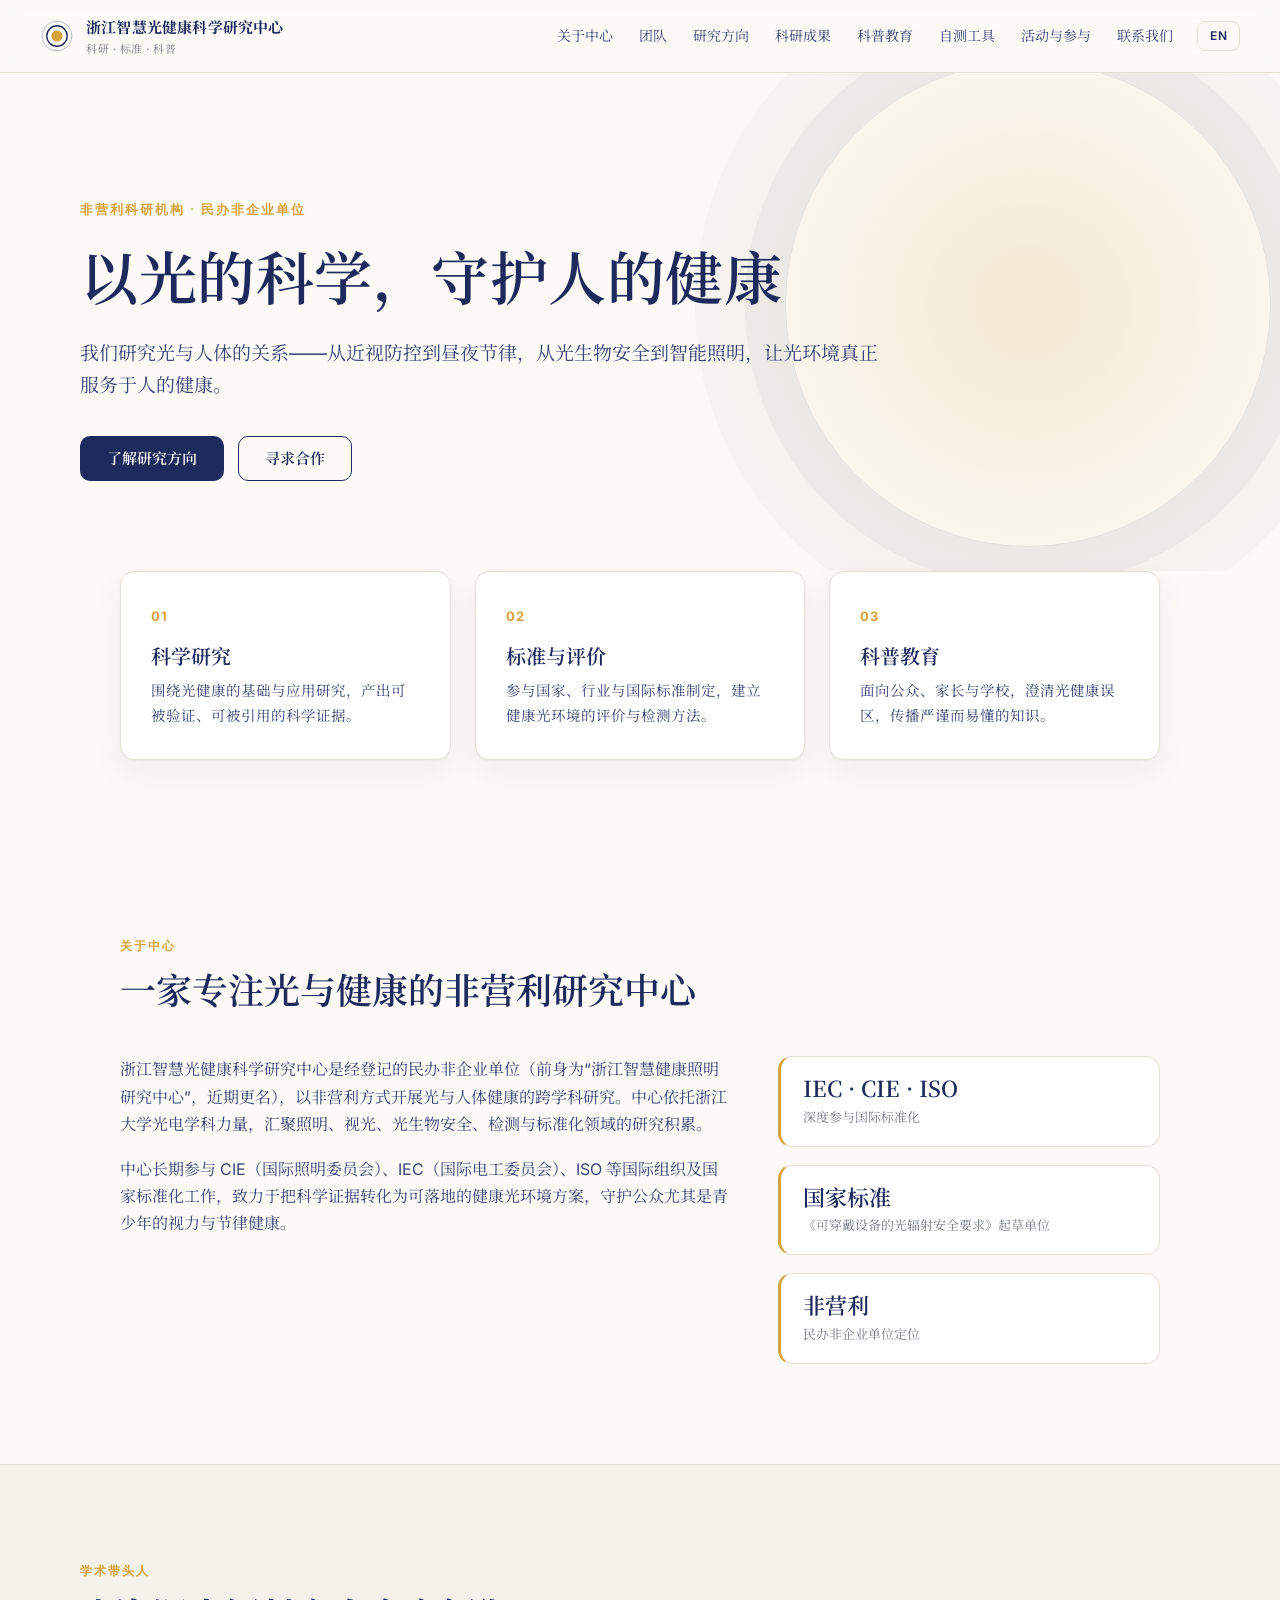
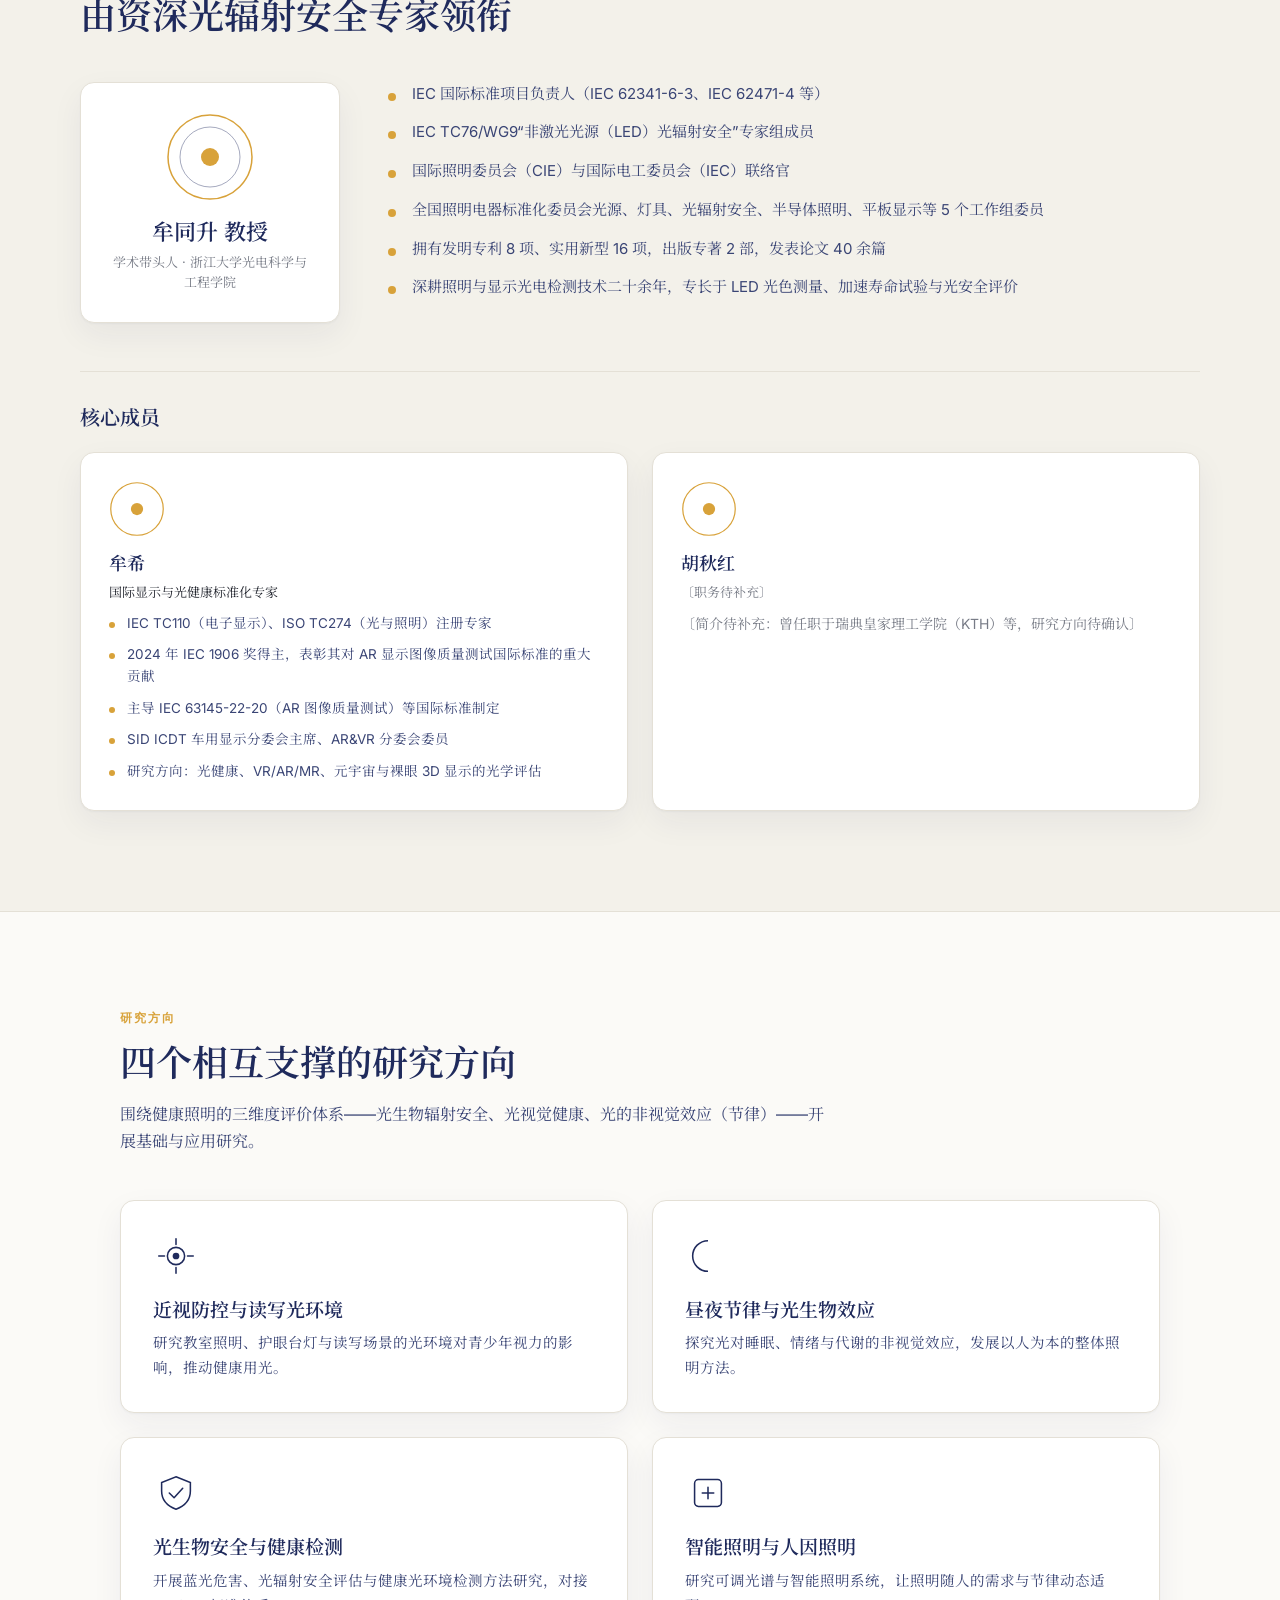
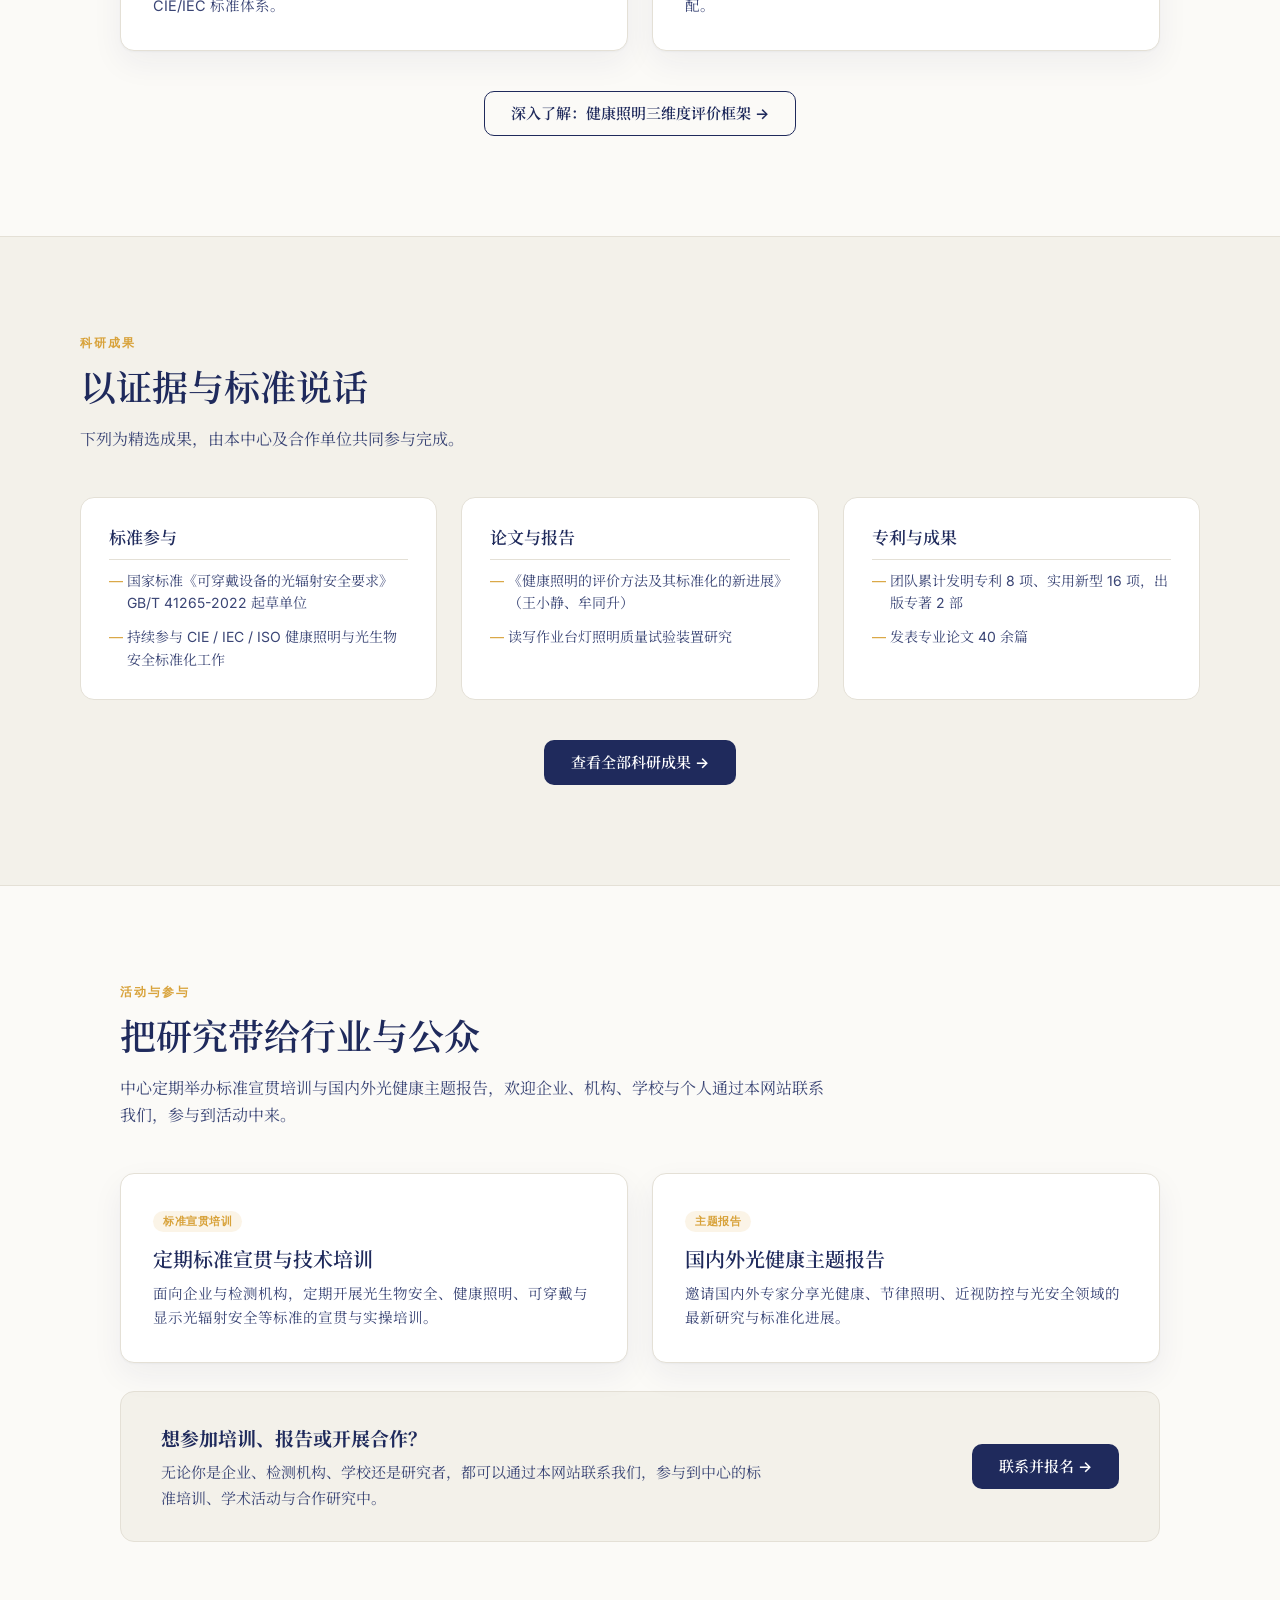
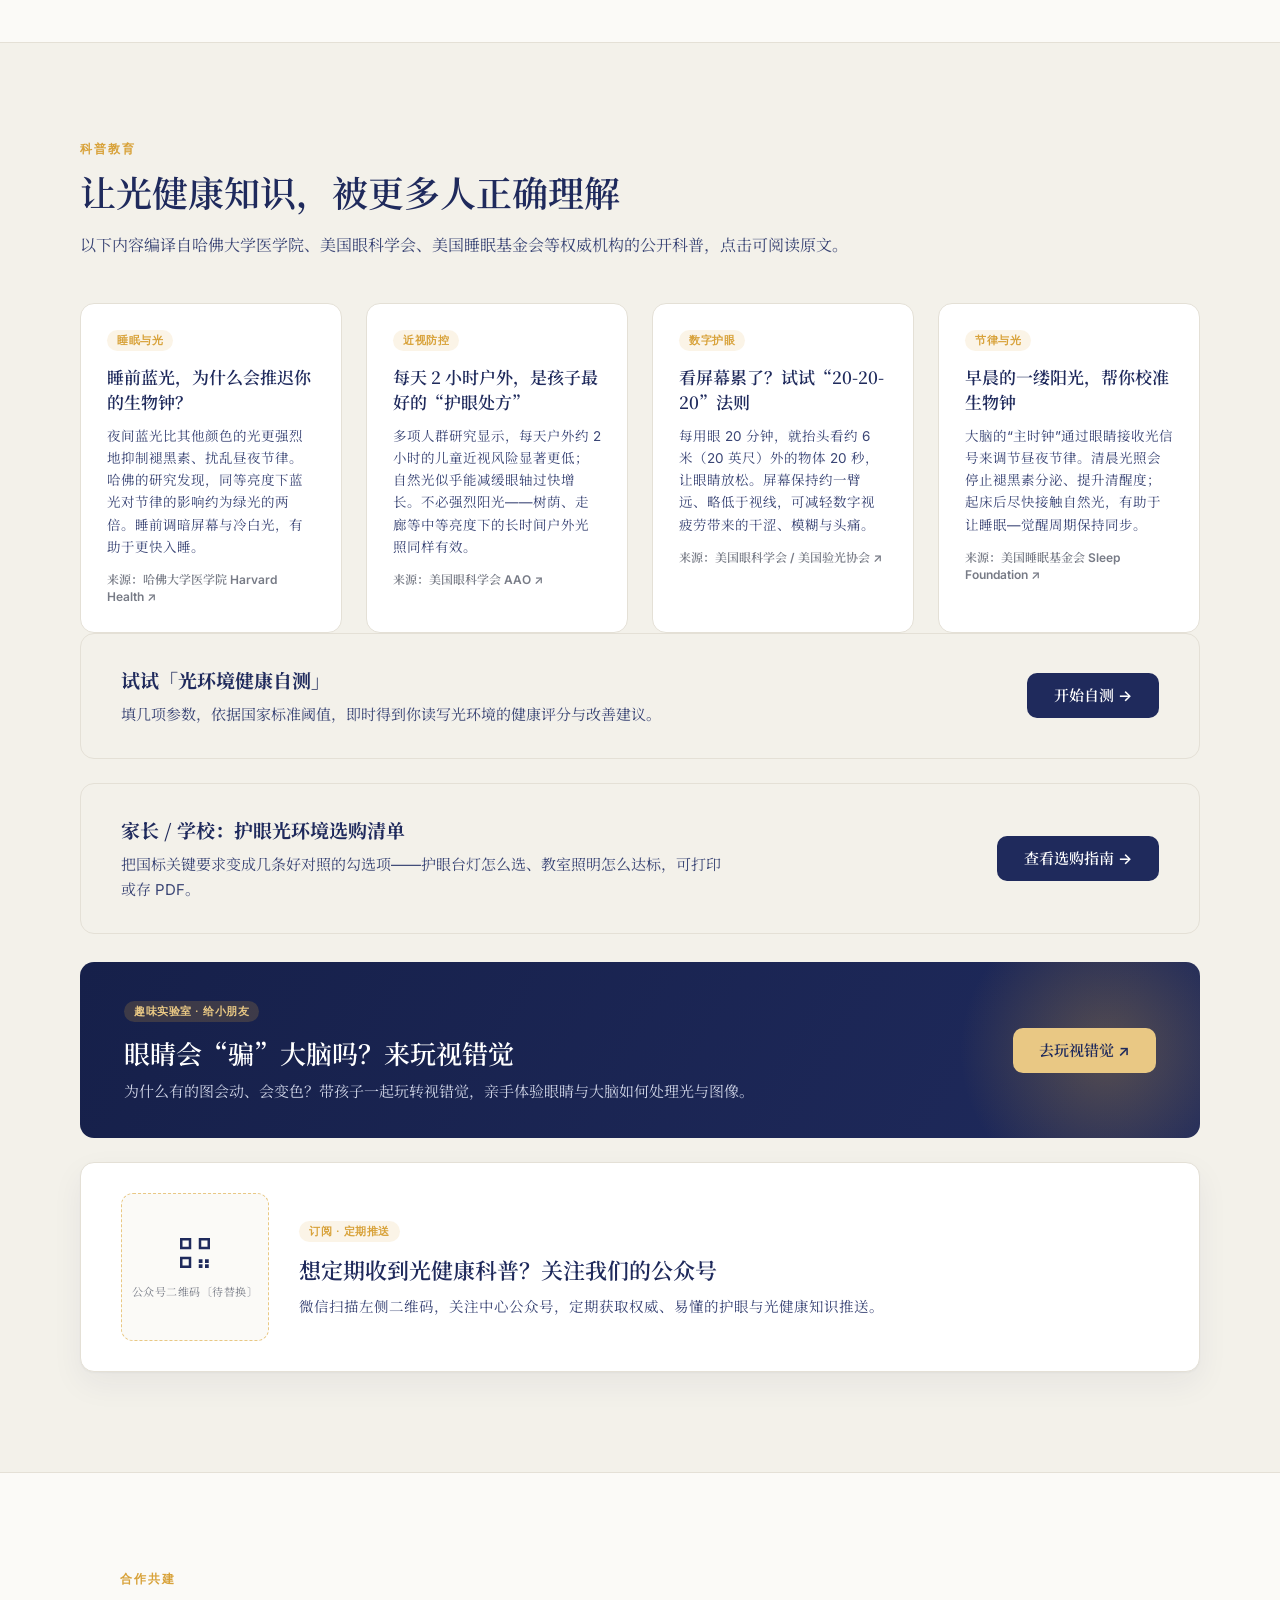
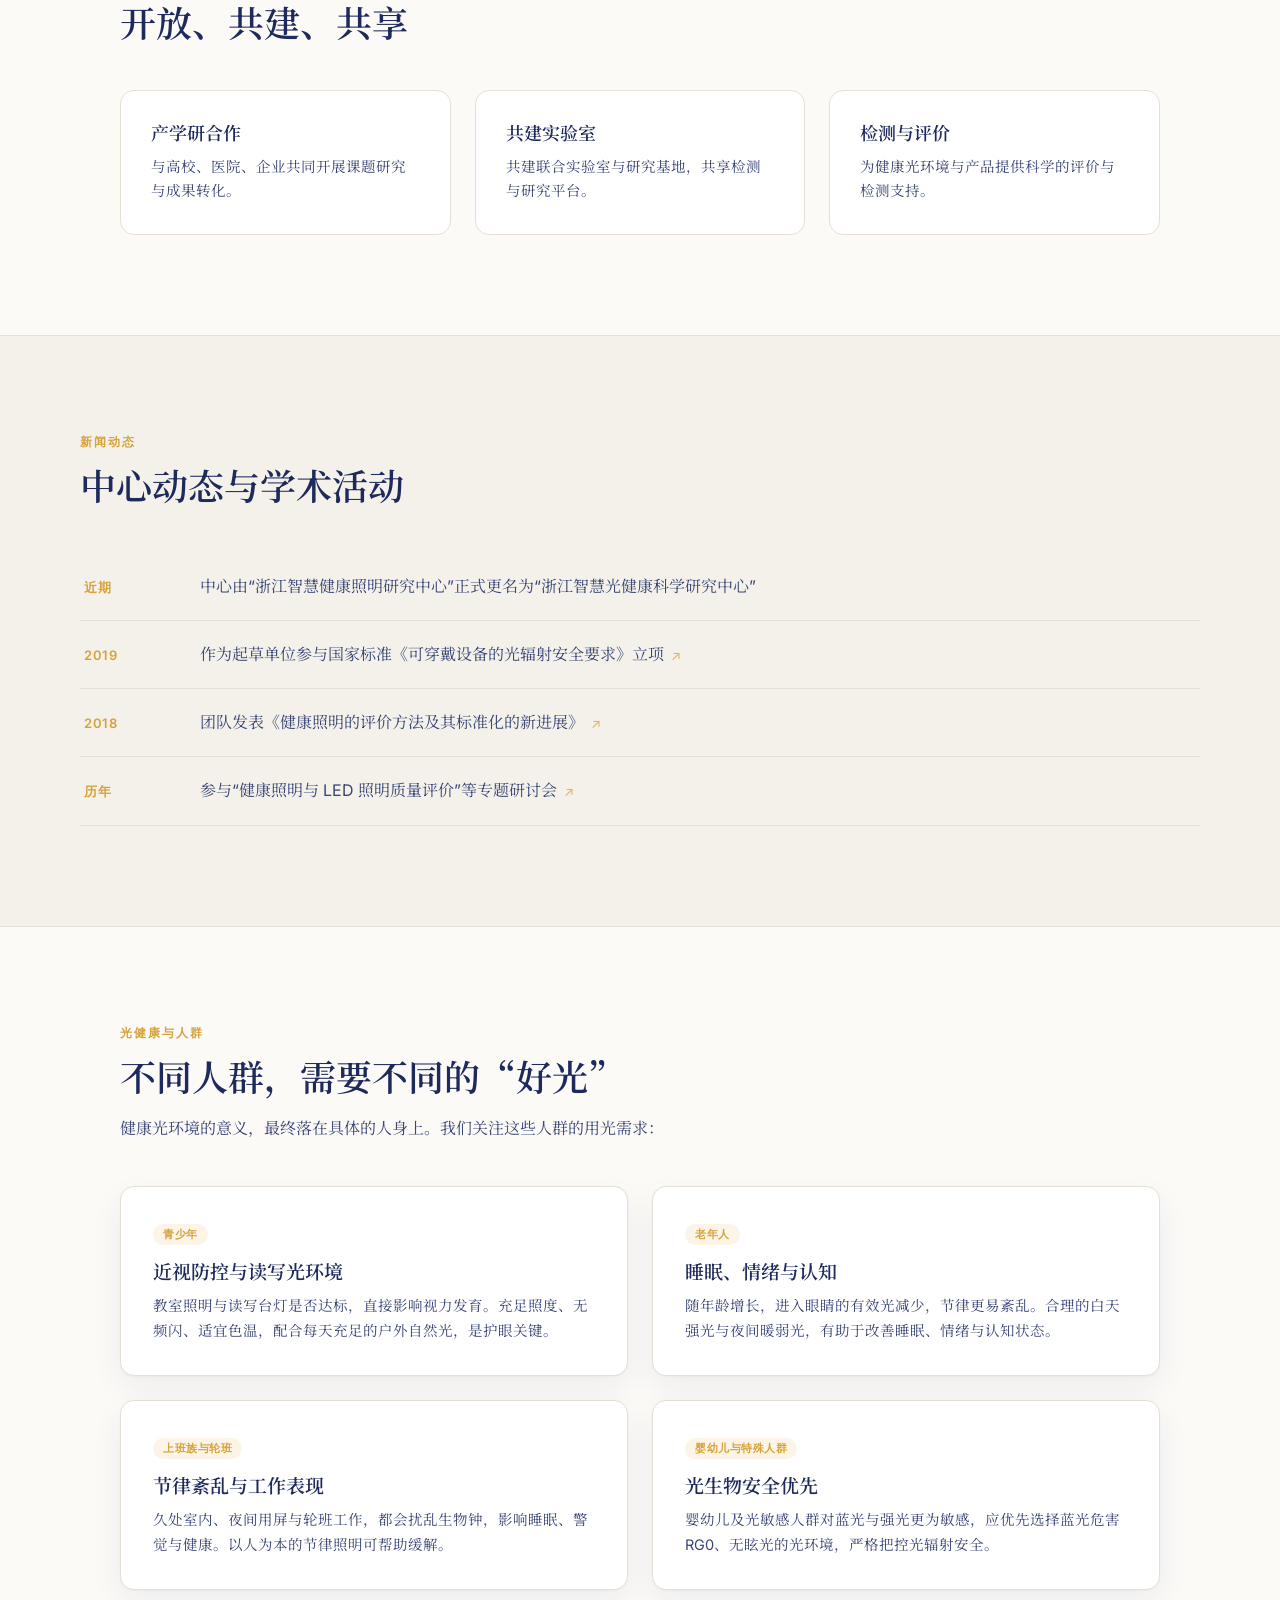
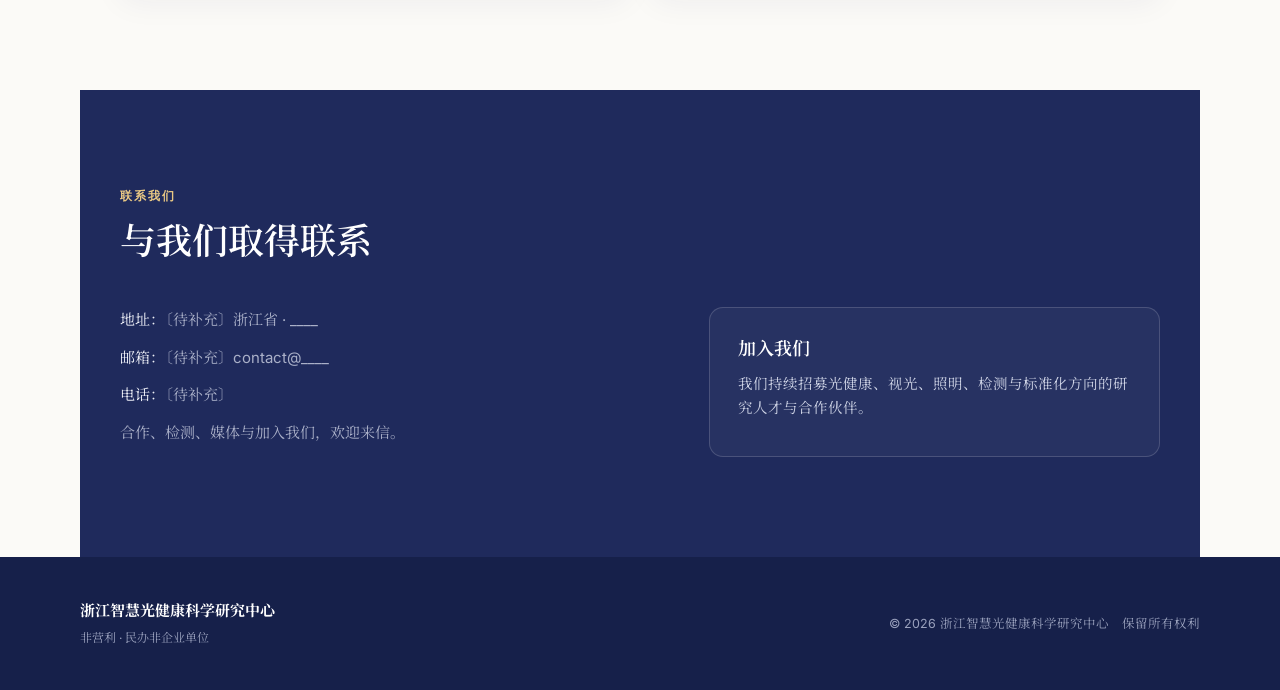
==== commit 79050417: "Add LHRC-inspired content: framework page, population view, buying guides - framework.html: signatur" ====
--- a/index.html
+++ b/index.html
@@ -174,6 +174,7 @@
       <p data-zh="研究可调光谱与智能照明系统，让照明随人的需求与节律动态适配。" data-en="Tunable-spectrum and intelligent lighting systems that adapt dynamically to human needs and rhythms.">研究可调光谱与智能照明系统，让照明随人的需求与节律动态适配。</p>
     </article>
   </div>
+  <p style="text-align:center;margin-top:40px"><a class="btn btn-ghost" href="framework.html" data-zh="深入了解：健康照明三维度评价框架 →" data-en="Learn more: the three-dimension framework for healthy lighting →">深入了解：健康照明三维度评价框架 →</a></p>
 </section>
 
 <!-- ===== 科研成果 ===== -->
@@ -279,6 +280,14 @@
     <a class="btn btn-primary" href="zice.html" data-zh="开始自测 →" data-en="Start the self-check →">开始自测 →</a>
   </div>
 
+  <div class="engage-cta" style="margin-bottom:24px">
+    <div>
+      <strong data-zh="家长 / 学校：护眼光环境选购清单" data-en="Parents / schools: eye-care lighting checklists">家长 / 学校：护眼光环境选购清单</strong>
+      <p data-zh="把国标关键要求变成几条好对照的勾选项——护眼台灯怎么选、教室照明怎么达标，可打印或存 PDF。" data-en="National-standard requirements turned into simple tick-boxes — how to pick a desk lamp and meet classroom-lighting standards. Printable or save as PDF.">把国标关键要求变成几条好对照的勾选项——护眼台灯怎么选、教室照明怎么达标，可打印或存 PDF。</p>
+    </div>
+    <a class="btn btn-primary" href="zhinan.html" data-zh="查看选购指南 →" data-en="View the guides →">查看选购指南 →</a>
+  </div>
+
   <a class="funlab" href="https://eyes-brain-magic.netlify.app/" target="_blank" rel="noopener">
     <div class="funlab-text">
       <span class="know-tag" data-zh="趣味实验室 · 给小朋友" data-en="Fun Lab · For Kids">趣味实验室 · 给小朋友</span>
@@ -337,6 +346,37 @@
   </ul>
 </section>
 
+<!-- ===== 光健康与人群 ===== -->
+<section class="block" id="groups">
+  <div class="block-head">
+    <p class="kicker" data-zh="光健康与人群" data-en="Light &amp; People">光健康与人群</p>
+    <h2 data-zh="不同人群，需要不同的“好光”" data-en="Different people need different “good light”">不同人群，需要不同的“好光”</h2>
+    <p class="block-intro" data-zh="健康光环境的意义，最终落在具体的人身上。我们关注这些人群的用光需求：" data-en="Healthy lighting matters most for real people. We focus on the lighting needs of these groups:">健康光环境的意义，最终落在具体的人身上。我们关注这些人群的用光需求：</p>
+  </div>
+  <div class="cards">
+    <article class="card">
+      <span class="know-tag" data-zh="青少年" data-en="Children &amp; teens">青少年</span>
+      <h3 data-zh="近视防控与读写光环境" data-en="Myopia prevention &amp; reading light">近视防控与读写光环境</h3>
+      <p data-zh="教室照明与读写台灯是否达标，直接影响视力发育。充足照度、无频闪、适宜色温，配合每天充足的户外自然光，是护眼关键。" data-en="Classroom lighting and desk lamps directly affect developing vision. Adequate illuminance, no flicker and suitable color temperature — plus enough daily outdoor daylight — are key to protecting eyes.">教室照明与读写台灯是否达标，直接影响视力发育。充足照度、无频闪、适宜色温，配合每天充足的户外自然光，是护眼关键。</p>
+    </article>
+    <article class="card">
+      <span class="know-tag" data-zh="老年人" data-en="Older adults">老年人</span>
+      <h3 data-zh="睡眠、情绪与认知" data-en="Sleep, mood &amp; cognition">睡眠、情绪与认知</h3>
+      <p data-zh="随年龄增长，进入眼睛的有效光减少，节律更易紊乱。合理的白天强光与夜间暖弱光，有助于改善睡眠、情绪与认知状态。" data-en="With age, less effective light reaches the eye and circadian rhythms drift. Bright daytime light and warm, dim light at night can help improve sleep, mood and cognition.">随年龄增长，进入眼睛的有效光减少，节律更易紊乱。合理的白天强光与夜间暖弱光，有助于改善睡眠、情绪与认知状态。</p>
+    </article>
+    <article class="card">
+      <span class="know-tag" data-zh="上班族与轮班" data-en="Office &amp; shift workers">上班族与轮班</span>
+      <h3 data-zh="节律紊乱与工作表现" data-en="Circadian disruption &amp; performance">节律紊乱与工作表现</h3>
+      <p data-zh="久处室内、夜间用屏与轮班工作，都会扰乱生物钟，影响睡眠、警觉与健康。以人为本的节律照明可帮助缓解。" data-en="Long indoor hours, nighttime screens and shift work disrupt the body clock, affecting sleep, alertness and health. Human-centric circadian lighting can help.">久处室内、夜间用屏与轮班工作，都会扰乱生物钟，影响睡眠、警觉与健康。以人为本的节律照明可帮助缓解。</p>
+    </article>
+    <article class="card">
+      <span class="know-tag" data-zh="婴幼儿与特殊人群" data-en="Infants &amp; sensitive groups">婴幼儿与特殊人群</span>
+      <h3 data-zh="光生物安全优先" data-en="Photobiological safety first">光生物安全优先</h3>
+      <p data-zh="婴幼儿及光敏感人群对蓝光与强光更为敏感，应优先选择蓝光危害 RG0、无眩光的光环境，严格把控光辐射安全。" data-en="Infants and light-sensitive people are more vulnerable to blue and intense light; prioritize RG0, glare-free environments and strict optical-radiation safety.">婴幼儿及光敏感人群对蓝光与强光更为敏感，应优先选择蓝光危害 RG0、无眩光的光环境，严格把控光辐射安全。</p>
+    </article>
+  </div>
+</section>
+
 <!-- ===== 联系我们 ===== -->
 <section class="block contact" id="contact">
   <div class="block-head">
--- a/css/styles.css
+++ b/css/styles.css
@@ -277,12 +277,10 @@
 .tool-form .btn{margin-top:4px;justify-content:center}
 
 .tool-result{padding:32px;background:var(--ink);color:#eef0f7;border-radius:var(--r);position:sticky;top:90px}
-.score-ring{width:140px;height:140px;border-radius:50%;margin:0 auto 18px;display:flex;align-items:baseline;justify-content:center;gap:2px;background:#ece8de}
-.score-ring::before{content:"";position:absolute}
-.score-ring{position:relative}
-.score-ring::after{content:"";position:absolute;inset:14px;background:var(--ink);border-radius:50%}
-.score-num{position:relative;z-index:1;font:700 46px/1 "Inter";color:#fff}
-.score-max{position:relative;z-index:1;font:600 15px/1 "Inter";color:#aab0c8;align-self:flex-end;margin-bottom:30px}
+.score-ring{position:relative;width:140px;height:140px;border-radius:50%;margin:0 auto 18px;background:#ece8de;display:flex;flex-direction:column;align-items:center;justify-content:center}
+.score-ring::after{content:"";position:absolute;inset:14px;background:var(--ink);border-radius:50%;z-index:0}
+.score-num{position:relative;z-index:1;font:700 40px/1 "Inter";color:#fff}
+.score-max{position:relative;z-index:1;font:600 12px/1.2 "Inter";color:#aab0c8;margin-top:3px;letter-spacing:.5px}
 .score-label{text-align:center;color:#fff;font-size:19px;margin-bottom:22px}
 .dim-bars{display:flex;flex-direction:column;gap:12px;margin-bottom:24px}
 .dim{display:grid;grid-template-columns:84px 1fr 42px;align-items:center;gap:10px;font-size:13px}
@@ -298,6 +296,34 @@
 .tool-result .btn-ghost{border-color:rgba(255,255,255,.4);color:#fff;width:100%;justify-content:center}
 .tool-result .btn-ghost:hover{background:#fff;color:var(--ink)}
 
+/* ===== 招牌框架页：三维度 ===== */
+.dimblock{display:grid;grid-template-columns:84px 1fr;gap:30px;max-width:var(--maxw);margin-inline:auto;align-items:start}
+.dimnum span{display:flex;align-items:center;justify-content:center;width:64px;height:64px;border-radius:50%;border:1.5px solid var(--gold);color:var(--gold);font:700 23px/1 "Inter"}
+.dimbody h2{font-size:clamp(22px,3vw,30px);margin-bottom:6px}
+.dim-q{font:600 17px/1.5 "Noto Serif SC",serif;color:var(--ink);margin:2px 0 14px}
+.dimbody>p{font-size:16px;color:var(--ink-soft);line-height:1.8;margin-bottom:14px;max-width:46em}
+.dim-points{list-style:none;display:flex;flex-direction:column;gap:10px;margin-top:4px}
+.dim-points li{position:relative;padding-left:20px;font-size:14.5px;color:var(--ink-soft);line-height:1.65;max-width:48em}
+.dim-points li::before{content:"";position:absolute;left:0;top:9px;width:7px;height:7px;border-radius:50%;background:var(--gold)}
+
+/* ===== 选购指南页 ===== */
+.guide{max-width:var(--maxw);margin:0 auto 40px}
+.guide h2{font-size:clamp(19px,2.6vw,25px);margin-bottom:20px;padding-bottom:12px;border-bottom:2px solid var(--gold-soft)}
+.check{list-style:none;display:flex;flex-direction:column;gap:14px}
+.check li{display:flex;gap:14px;align-items:flex-start;font-size:15px;color:var(--ink-soft);line-height:1.6}
+.check .ck{flex-shrink:0;width:20px;height:20px;border:1.6px solid var(--gold);border-radius:5px;margin-top:2px;background:#fff}
+.disc-note{max-width:var(--maxw);margin:10px auto 0;font-size:13px;line-height:1.6}
+@media print{
+  .noprint{display:none !important}
+  body{background:#fff;color:#000}
+  .block{padding:8px 16px}
+  .guide{break-inside:avoid;margin-bottom:24px}
+  .guide h2{color:#1f2a5c}
+  .check li{color:#222}
+  .check .ck{border-color:#666}
+  a{color:#000;text-decoration:none}
+}
+
 /* ===== 响应式 ===== */
 @media(max-width:860px){
   .nav-links{
@@ -309,7 +335,7 @@
   .nav-links a{padding:14px 0;border-bottom:1px solid var(--line)}
   .menu-btn{display:flex}
   .pillars,.cards,.pub-grid,.know-list,.collab-grid{grid-template-columns:1fr}
-  .about-grid,.contact-grid,.leader,.team-grid,.detail-grid,.engage-grid,.tool-wrap{grid-template-columns:1fr;gap:28px}
+  .about-grid,.contact-grid,.leader,.team-grid,.detail-grid,.engage-grid,.tool-wrap,.dimblock{grid-template-columns:1fr;gap:28px}
   .detail-side,.tool-result{position:static}
   .acc-body{padding-left:24px}
 }
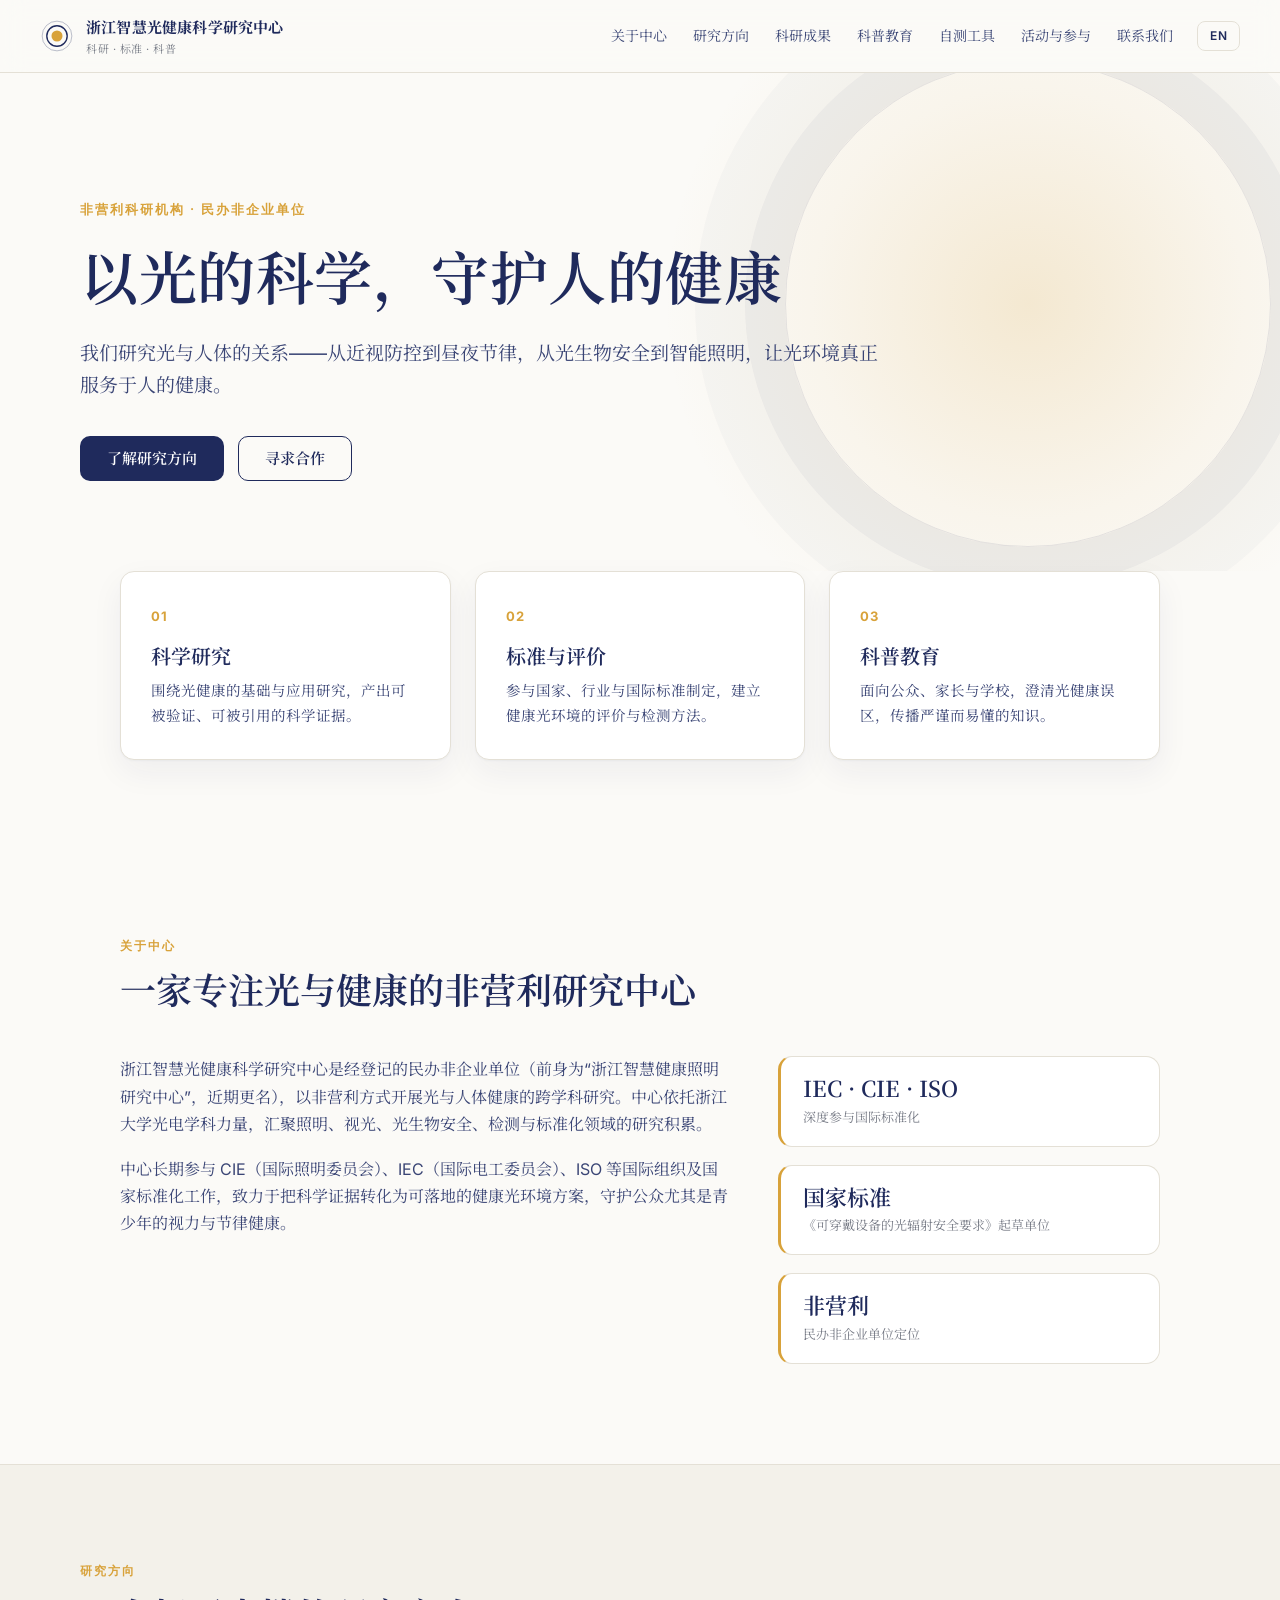
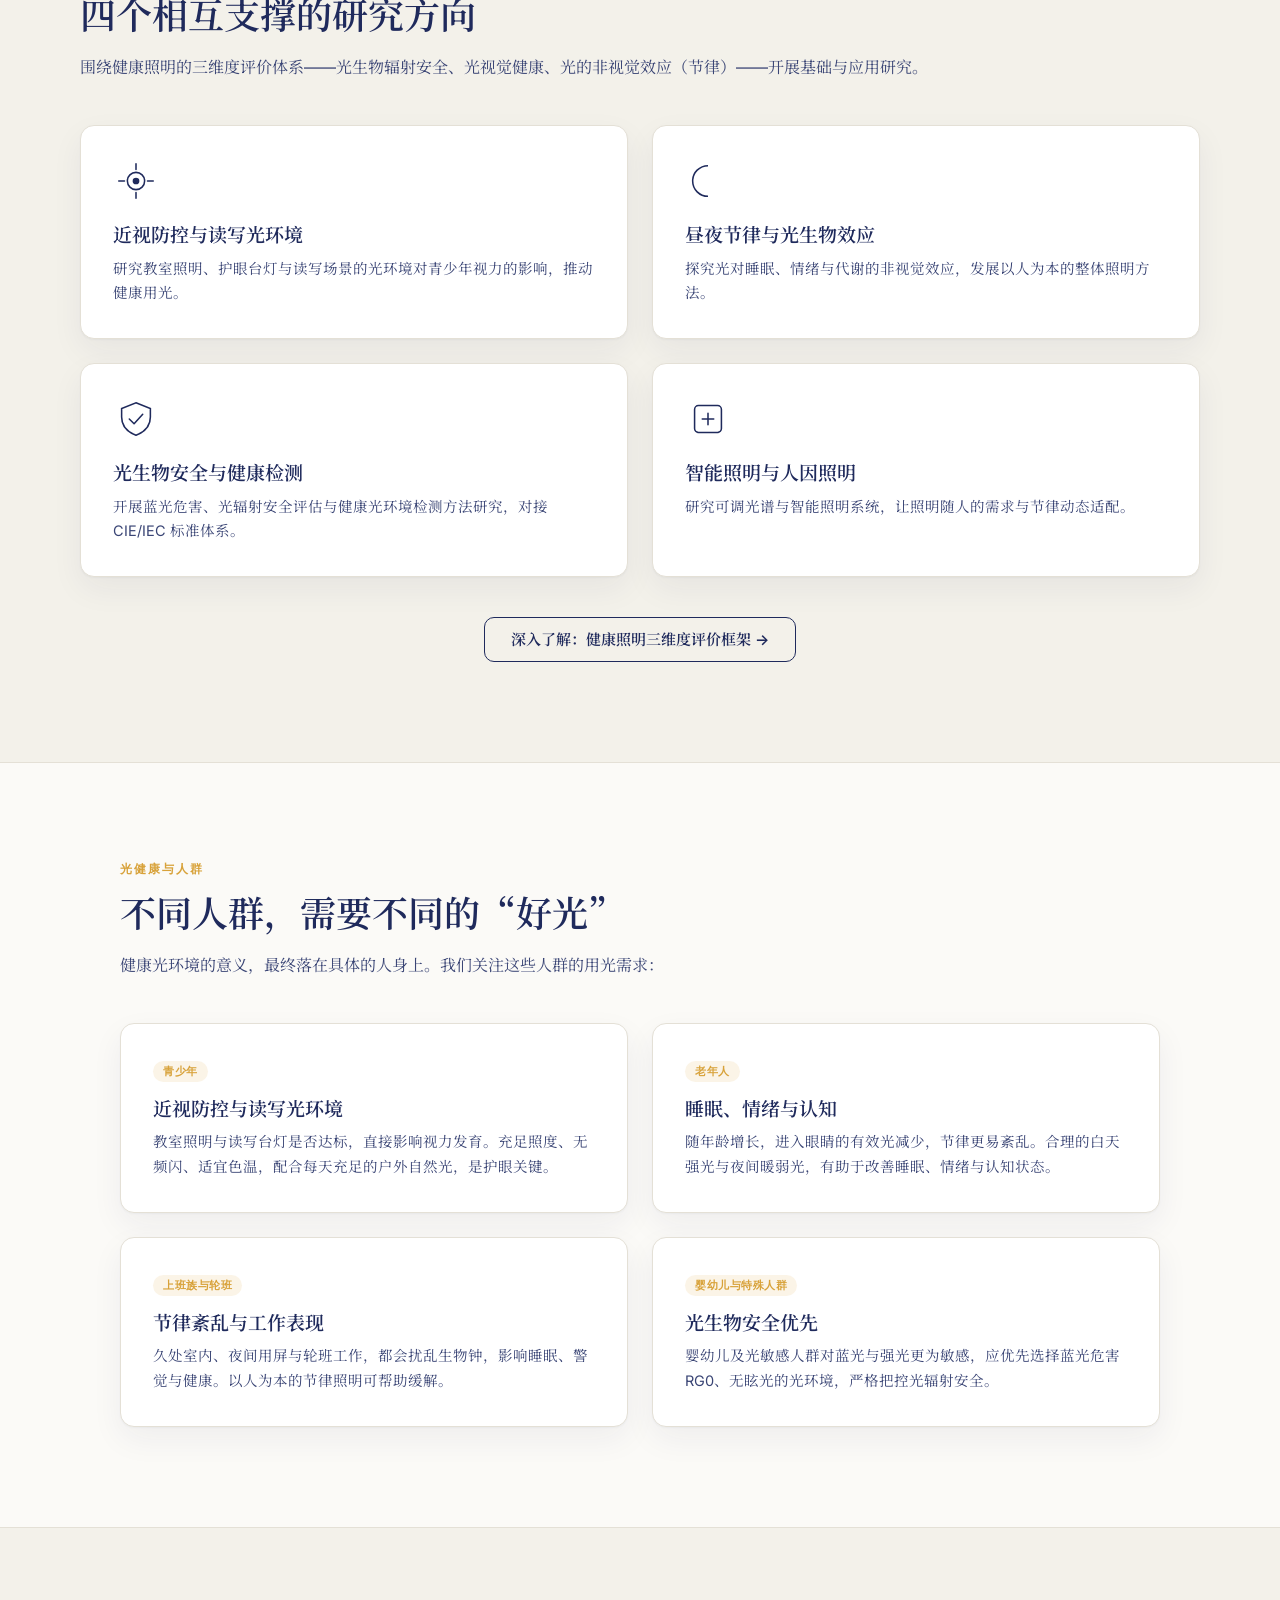
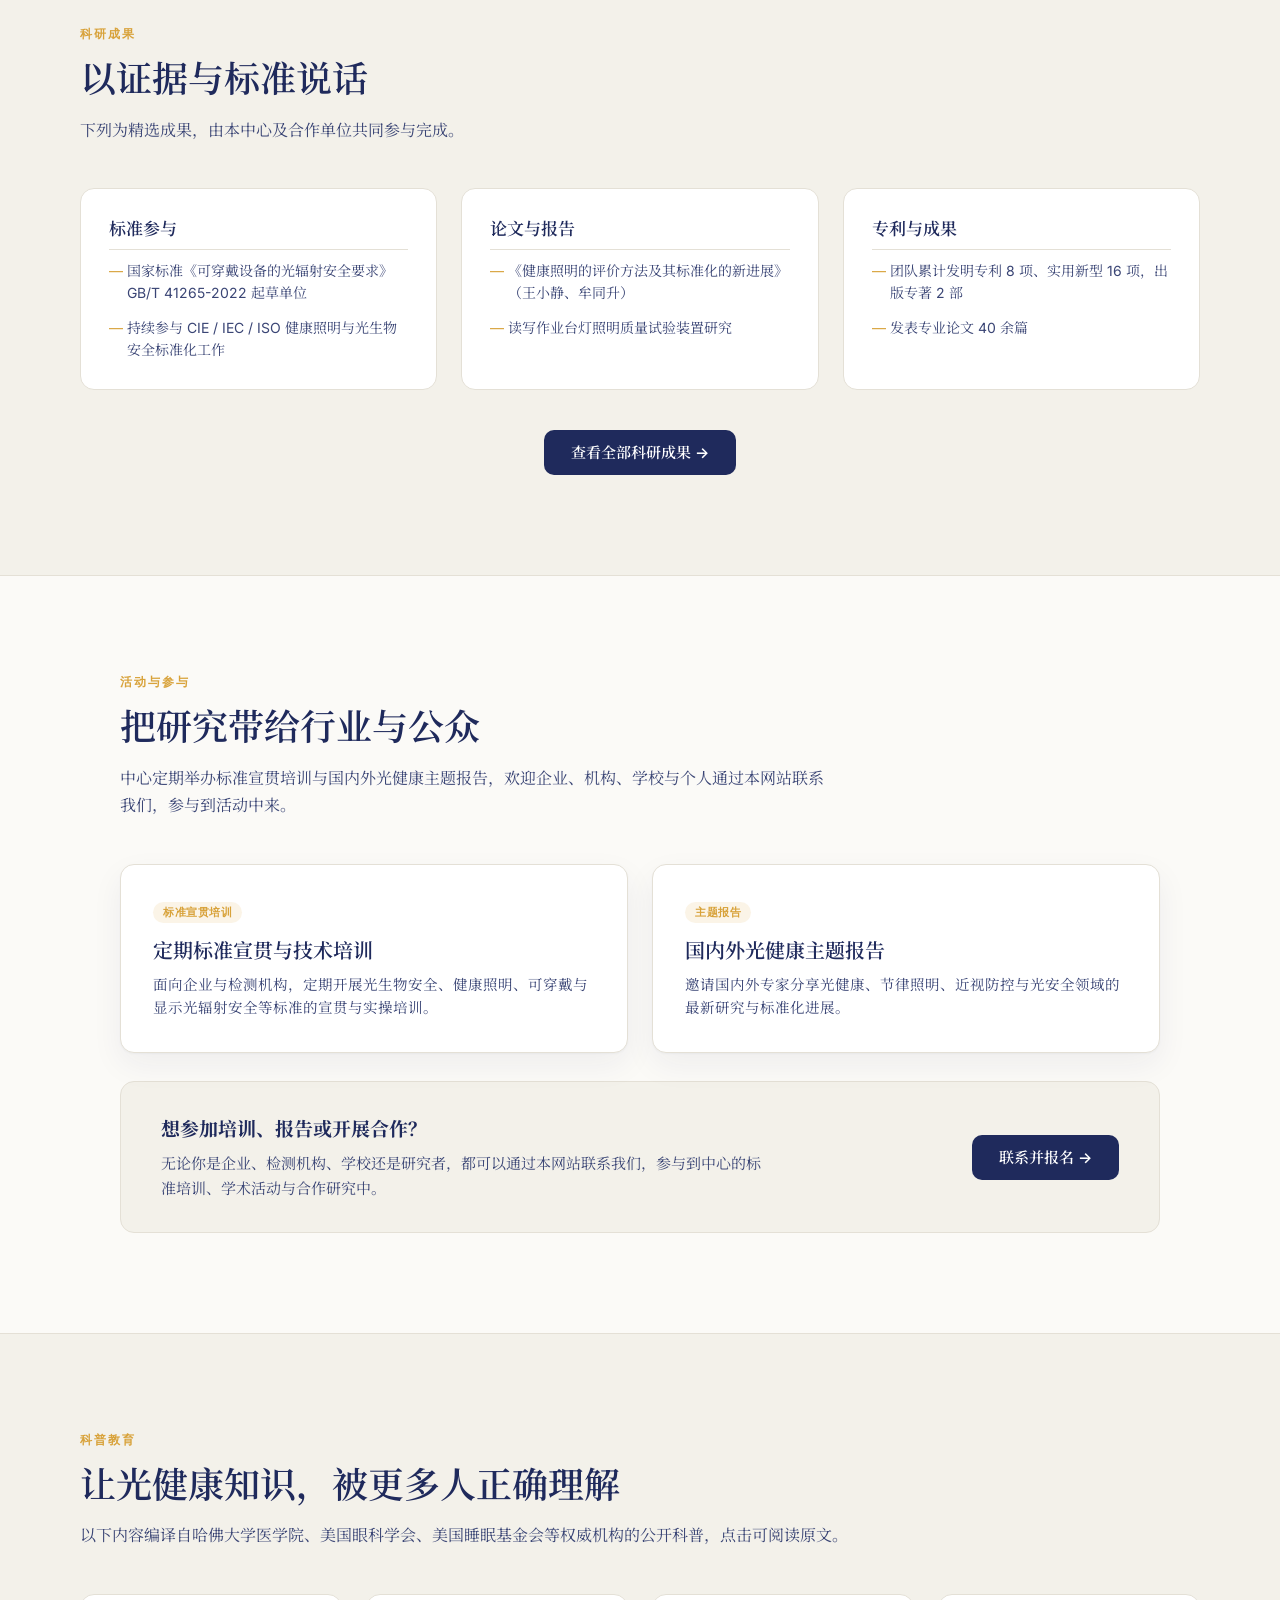
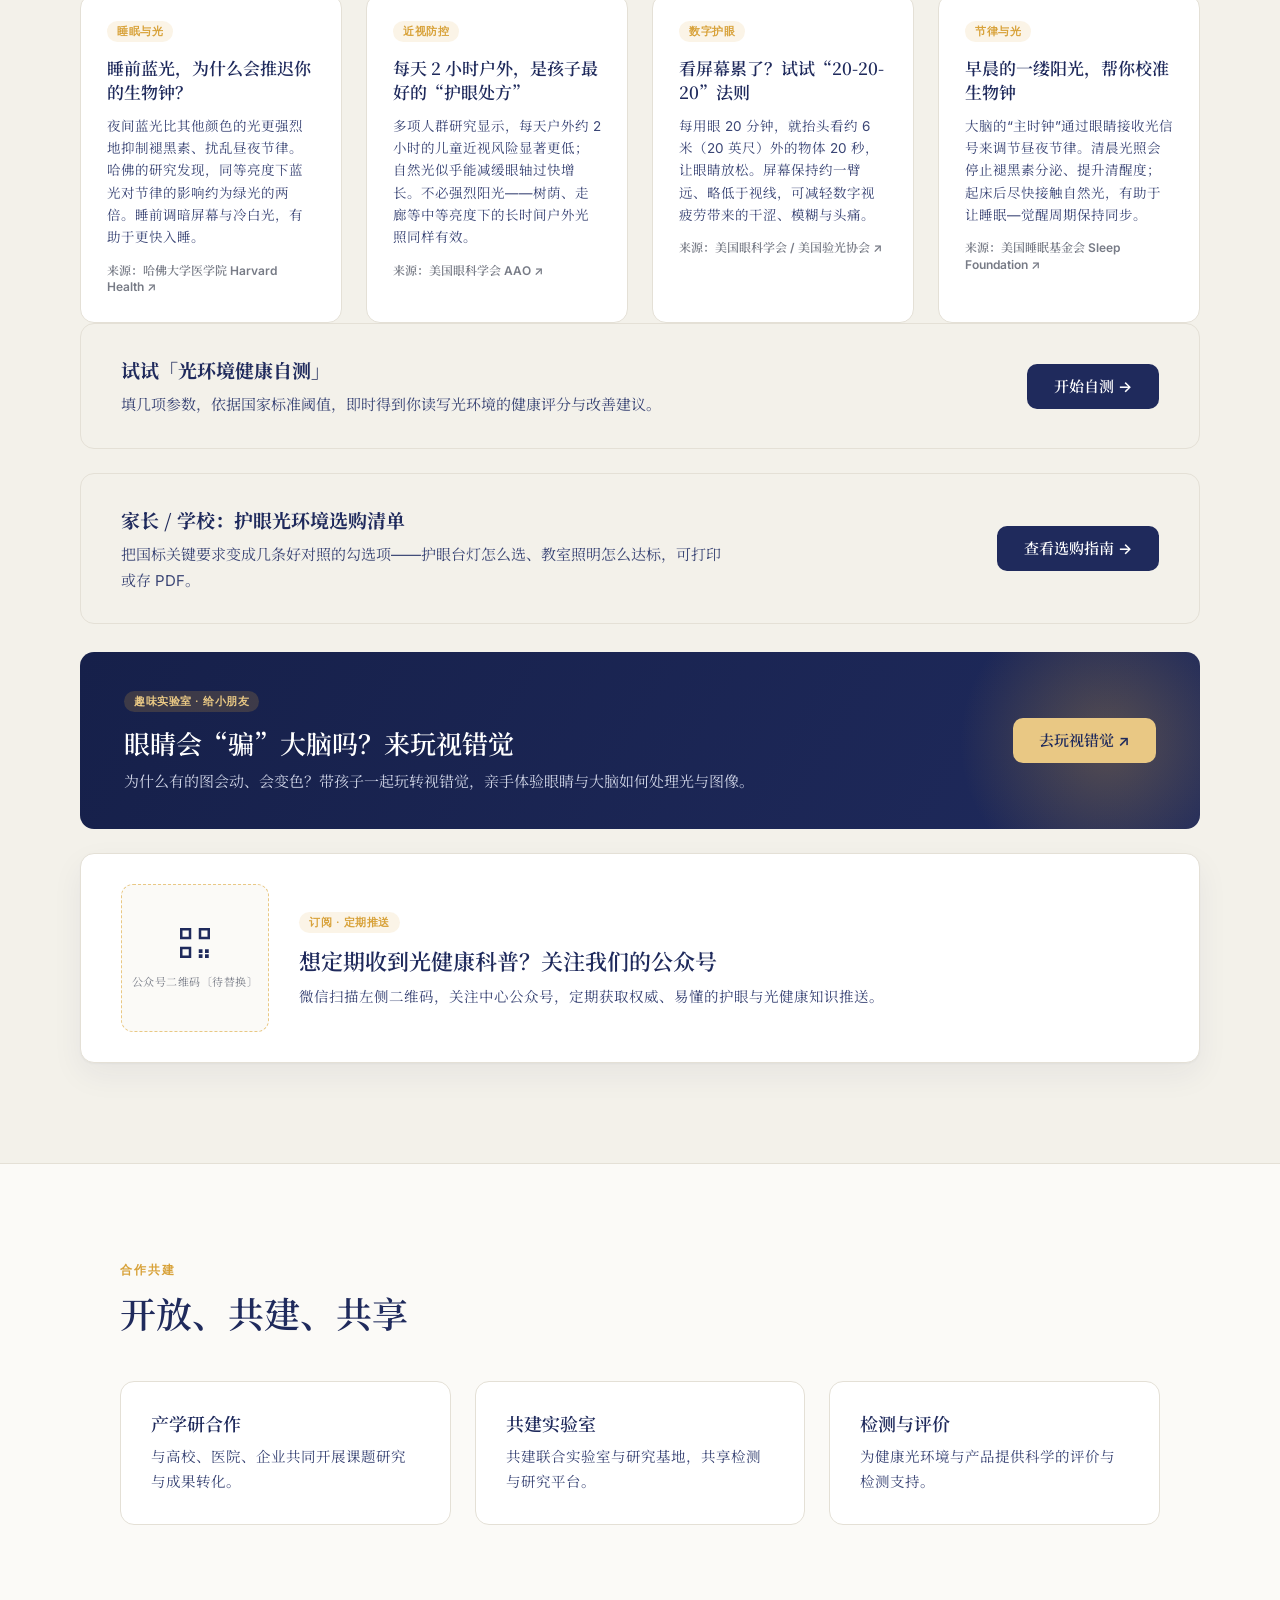
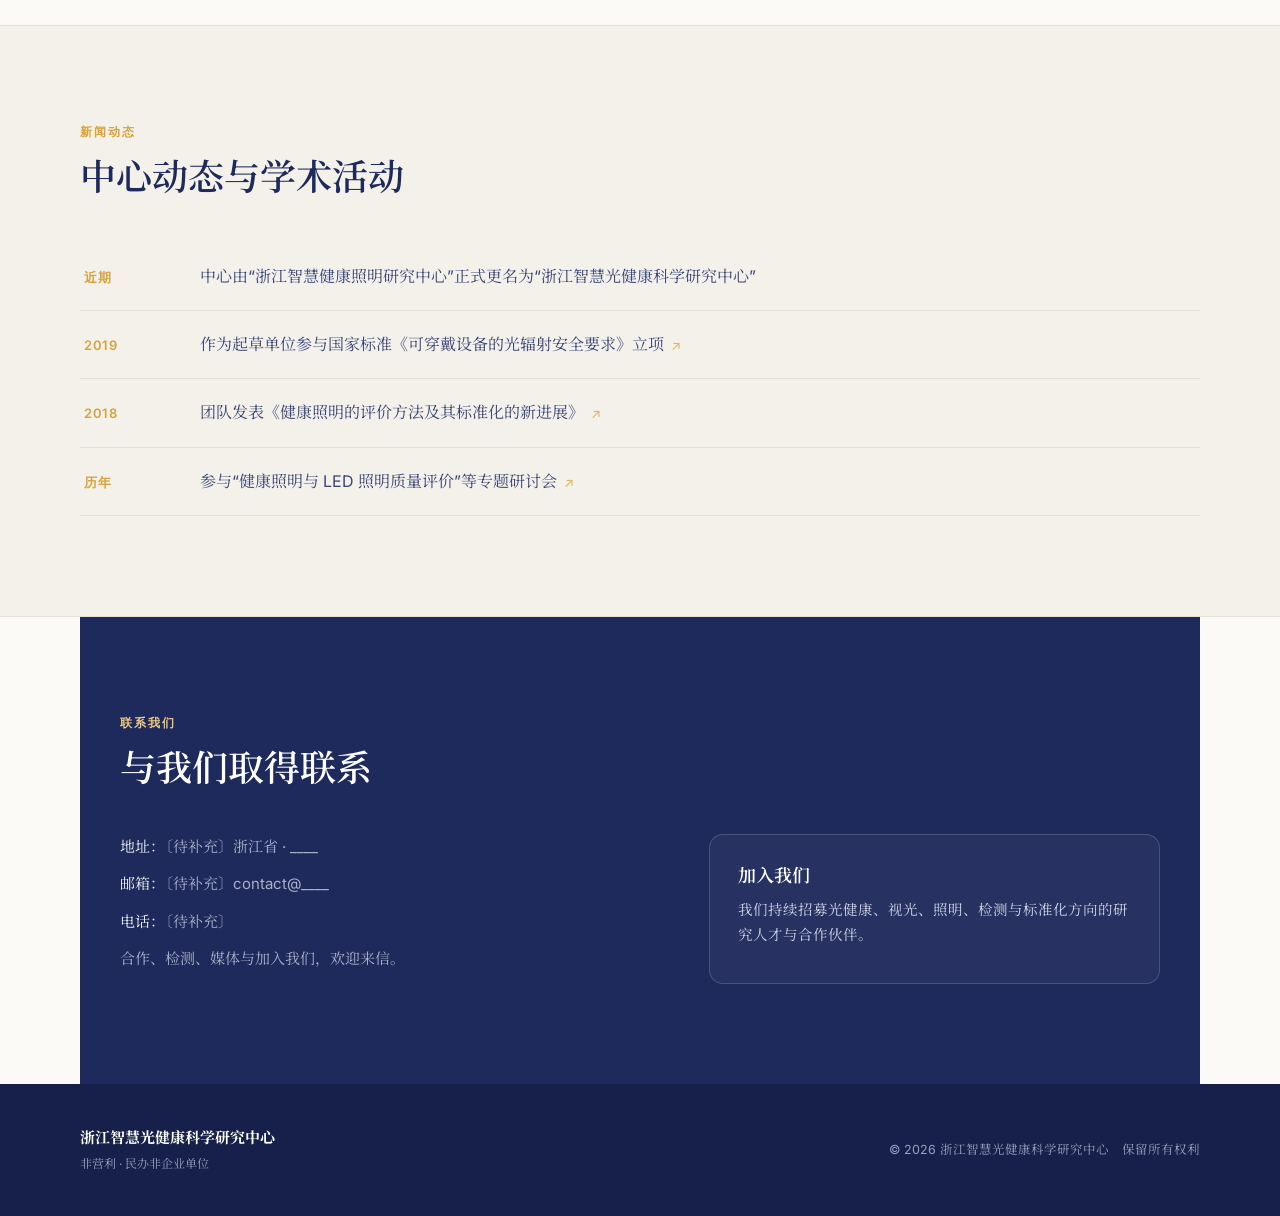
==== commit b6728865: "Remove leadership/team section; move 'light & people' section up Co-Authored-By: Claude Opus 4.8 <no" ====
--- a/index.html
+++ b/index.html
@@ -31,7 +31,6 @@
 
   <nav class="nav-links" id="navLinks">
     <a href="#about"    data-zh="关于中心" data-en="About">关于中心</a>
-    <a href="#leadership" data-zh="团队" data-en="Team">团队</a>
     <a href="#research" data-zh="研究方向" data-en="Research">研究方向</a>
     <a href="chengguo.html" data-zh="科研成果" data-en="Output">科研成果</a>
     <a href="#knowledge" data-zh="科普教育" data-en="Knowledge">科普教育</a>
@@ -98,55 +97,8 @@
   </div>
 </section>
 
-<!-- ===== 学术带头人 ===== -->
-<section class="block alt" id="leadership">
-  <div class="block-head">
-    <p class="kicker" data-zh="学术带头人" data-en="Academic Leadership">学术带头人</p>
-    <h2 data-zh="由资深光辐射安全专家领衔" data-en="Led by a senior expert in optical radiation safety">由资深光辐射安全专家领衔</h2>
-  </div>
-  <div class="leader">
-    <div class="leader-id">
-      <span class="leader-avatar" aria-hidden="true">
-        <svg viewBox="0 0 88 88" width="88" height="88"><circle cx="44" cy="44" r="42" fill="none" stroke="var(--gold)" stroke-width="1.5"/><circle cx="44" cy="44" r="30" fill="none" stroke="var(--ink)" stroke-width="1" opacity=".4"/><circle cx="44" cy="44" r="9" fill="var(--gold)"/></svg>
-      </span>
-      <h3 data-zh="牟同升 教授" data-en="Prof. Mou Tongsheng">牟同升 教授</h3>
-      <p class="leader-role" data-zh="学术带头人 · 浙江大学光电科学与工程学院" data-en="Academic Lead · College of Optical Science and Engineering, Zhejiang University">学术带头人 · 浙江大学光电科学与工程学院</p>
-    </div>
-    <ul class="leader-cv">
-      <li data-zh="IEC 国际标准项目负责人（IEC 62341-6-3、IEC 62471-4 等）" data-en="Project leader of IEC international standards (IEC 62341-6-3, IEC 62471-4, etc.)">IEC 国际标准项目负责人（IEC 62341-6-3、IEC 62471-4 等）</li>
-      <li data-zh="IEC TC76/WG9“非激光光源（LED）光辐射安全”专家组成员" data-en="Member of IEC TC76/WG9 expert group on optical radiation safety of non-laser (LED) light sources">IEC TC76/WG9“非激光光源（LED）光辐射安全”专家组成员</li>
-      <li data-zh="国际照明委员会（CIE）与国际电工委员会（IEC）联络官" data-en="Liaison officer between the CIE and the IEC">国际照明委员会（CIE）与国际电工委员会（IEC）联络官</li>
-      <li data-zh="全国照明电器标准化委员会光源、灯具、光辐射安全、半导体照明、平板显示等 5 个工作组委员" data-en="Committee member in five working groups of the National Lighting Appliance Standardization Committee">全国照明电器标准化委员会光源、灯具、光辐射安全、半导体照明、平板显示等 5 个工作组委员</li>
-      <li data-zh="拥有发明专利 8 项、实用新型 16 项，出版专著 2 部，发表论文 40 余篇" data-en="Holds 8 invention patents and 16 utility-model patents; author of 2 books and 40+ papers">拥有发明专利 8 项、实用新型 16 项，出版专著 2 部，发表论文 40 余篇</li>
-      <li data-zh="深耕照明与显示光电检测技术二十余年，专长于 LED 光色测量、加速寿命试验与光安全评价" data-en="20+ years in lighting and display optoelectronic measurement, specializing in LED photometric/colorimetric measurement, accelerated life testing and optical safety evaluation">深耕照明与显示光电检测技术二十余年，专长于 LED 光色测量、加速寿命试验与光安全评价</li>
-    </ul>
-  </div>
-
-  <h3 class="team-title" data-zh="核心成员" data-en="Core Members">核心成员</h3>
-  <div class="team-grid">
-    <article class="member">
-      <span class="member-avatar" aria-hidden="true"><svg viewBox="0 0 64 64" width="56" height="56"><circle cx="32" cy="32" r="30" fill="none" stroke="var(--gold)" stroke-width="1.4"/><circle cx="32" cy="32" r="7" fill="var(--gold)"/></svg></span>
-      <h4 data-zh="牟希" data-en="Xi Mou">牟希</h4>
-      <p class="member-role" data-zh="国际显示与光健康标准化专家" data-en="Expert in display &amp; light-health standardization">国际显示与光健康标准化专家</p>
-      <ul class="member-cv">
-        <li data-zh="IEC TC110（电子显示）、ISO TC274（光与照明）注册专家" data-en="Registered expert of IEC TC110 (Electronic Displays) and ISO TC274 (Light &amp; Lighting)">IEC TC110（电子显示）、ISO TC274（光与照明）注册专家</li>
-        <li data-zh="2024 年 IEC 1906 奖得主，表彰其对 AR 显示图像质量测试国际标准的重大贡献" data-en="2024 IEC 1906 Award laureate for major contributions to international standards on AR display image-quality testing">2024 年 IEC 1906 奖得主，表彰其对 AR 显示图像质量测试国际标准的重大贡献</li>
-        <li data-zh="主导 IEC 63145-22-20（AR 图像质量测试）等国际标准制定" data-en="Leads development of international standards including IEC 63145-22-20 (AR image-quality testing)">主导 IEC 63145-22-20（AR 图像质量测试）等国际标准制定</li>
-        <li data-zh="SID ICDT 车用显示分委会主席、AR&amp;VR 分委会委员" data-en="Chair of the Vehicle Display sub-committee and member of the AR&amp;VR sub-committee, SID ICDT">SID ICDT 车用显示分委会主席、AR&amp;VR 分委会委员</li>
-        <li data-zh="研究方向：光健康、VR/AR/MR、元宇宙与裸眼 3D 显示的光学评估" data-en="Research: light-health, VR/AR/MR, the metaverse, and optical evaluation of glasses-free 3D displays">研究方向：光健康、VR/AR/MR、元宇宙与裸眼 3D 显示的光学评估</li>
-      </ul>
-    </article>
-    <article class="member">
-      <span class="member-avatar" aria-hidden="true"><svg viewBox="0 0 64 64" width="56" height="56"><circle cx="32" cy="32" r="30" fill="none" stroke="var(--gold)" stroke-width="1.4"/><circle cx="32" cy="32" r="7" fill="var(--gold)"/></svg></span>
-      <h4 data-zh="胡秋红" data-en="Qiuhong Hu">胡秋红</h4>
-      <p class="member-role muted" data-zh="〔职务待补充〕" data-en="〔Title — to be added〕">〔职务待补充〕</p>
-      <p class="member-bio muted" data-zh="〔简介待补充：曾任职于瑞典皇家理工学院（KTH）等，研究方向待确认〕" data-en="〔Bio to be added: previously at KTH Royal Institute of Technology, Sweden; research focus to be confirmed〕">〔简介待补充：曾任职于瑞典皇家理工学院（KTH）等，研究方向待确认〕</p>
-    </article>
-  </div>
-</section>
-
 <!-- ===== 研究方向 ===== -->
-<section class="block" id="research">
+<section class="block alt" id="research">
   <div class="block-head">
     <p class="kicker" data-zh="研究方向" data-en="Research Areas">研究方向</p>
     <h2 data-zh="四个相互支撑的研究方向" data-en="Four interconnected research areas">四个相互支撑的研究方向</h2>
@@ -175,6 +127,37 @@
     </article>
   </div>
   <p style="text-align:center;margin-top:40px"><a class="btn btn-ghost" href="framework.html" data-zh="深入了解：健康照明三维度评价框架 →" data-en="Learn more: the three-dimension framework for healthy lighting →">深入了解：健康照明三维度评价框架 →</a></p>
+</section>
+
+<!-- ===== 光健康与人群 ===== -->
+<section class="block" id="groups">
+  <div class="block-head">
+    <p class="kicker" data-zh="光健康与人群" data-en="Light &amp; People">光健康与人群</p>
+    <h2 data-zh="不同人群，需要不同的“好光”" data-en="Different people need different “good light”">不同人群，需要不同的“好光”</h2>
+    <p class="block-intro" data-zh="健康光环境的意义，最终落在具体的人身上。我们关注这些人群的用光需求：" data-en="Healthy lighting matters most for real people. We focus on the lighting needs of these groups:">健康光环境的意义，最终落在具体的人身上。我们关注这些人群的用光需求：</p>
+  </div>
+  <div class="cards">
+    <article class="card">
+      <span class="know-tag" data-zh="青少年" data-en="Children &amp; teens">青少年</span>
+      <h3 data-zh="近视防控与读写光环境" data-en="Myopia prevention &amp; reading light">近视防控与读写光环境</h3>
+      <p data-zh="教室照明与读写台灯是否达标，直接影响视力发育。充足照度、无频闪、适宜色温，配合每天充足的户外自然光，是护眼关键。" data-en="Classroom lighting and desk lamps directly affect developing vision. Adequate illuminance, no flicker and suitable color temperature — plus enough daily outdoor daylight — are key to protecting eyes.">教室照明与读写台灯是否达标，直接影响视力发育。充足照度、无频闪、适宜色温，配合每天充足的户外自然光，是护眼关键。</p>
+    </article>
+    <article class="card">
+      <span class="know-tag" data-zh="老年人" data-en="Older adults">老年人</span>
+      <h3 data-zh="睡眠、情绪与认知" data-en="Sleep, mood &amp; cognition">睡眠、情绪与认知</h3>
+      <p data-zh="随年龄增长，进入眼睛的有效光减少，节律更易紊乱。合理的白天强光与夜间暖弱光，有助于改善睡眠、情绪与认知状态。" data-en="With age, less effective light reaches the eye and circadian rhythms drift. Bright daytime light and warm, dim light at night can help improve sleep, mood and cognition.">随年龄增长，进入眼睛的有效光减少，节律更易紊乱。合理的白天强光与夜间暖弱光，有助于改善睡眠、情绪与认知状态。</p>
+    </article>
+    <article class="card">
+      <span class="know-tag" data-zh="上班族与轮班" data-en="Office &amp; shift workers">上班族与轮班</span>
+      <h3 data-zh="节律紊乱与工作表现" data-en="Circadian disruption &amp; performance">节律紊乱与工作表现</h3>
+      <p data-zh="久处室内、夜间用屏与轮班工作，都会扰乱生物钟，影响睡眠、警觉与健康。以人为本的节律照明可帮助缓解。" data-en="Long indoor hours, nighttime screens and shift work disrupt the body clock, affecting sleep, alertness and health. Human-centric circadian lighting can help.">久处室内、夜间用屏与轮班工作，都会扰乱生物钟，影响睡眠、警觉与健康。以人为本的节律照明可帮助缓解。</p>
+    </article>
+    <article class="card">
+      <span class="know-tag" data-zh="婴幼儿与特殊人群" data-en="Infants &amp; sensitive groups">婴幼儿与特殊人群</span>
+      <h3 data-zh="光生物安全优先" data-en="Photobiological safety first">光生物安全优先</h3>
+      <p data-zh="婴幼儿及光敏感人群对蓝光与强光更为敏感，应优先选择蓝光危害 RG0、无眩光的光环境，严格把控光辐射安全。" data-en="Infants and light-sensitive people are more vulnerable to blue and intense light; prioritize RG0, glare-free environments and strict optical-radiation safety.">婴幼儿及光敏感人群对蓝光与强光更为敏感，应优先选择蓝光危害 RG0、无眩光的光环境，严格把控光辐射安全。</p>
+    </article>
+  </div>
 </section>
 
 <!-- ===== 科研成果 ===== -->
@@ -346,37 +329,6 @@
   </ul>
 </section>
 
-<!-- ===== 光健康与人群 ===== -->
-<section class="block" id="groups">
-  <div class="block-head">
-    <p class="kicker" data-zh="光健康与人群" data-en="Light &amp; People">光健康与人群</p>
-    <h2 data-zh="不同人群，需要不同的“好光”" data-en="Different people need different “good light”">不同人群，需要不同的“好光”</h2>
-    <p class="block-intro" data-zh="健康光环境的意义，最终落在具体的人身上。我们关注这些人群的用光需求：" data-en="Healthy lighting matters most for real people. We focus on the lighting needs of these groups:">健康光环境的意义，最终落在具体的人身上。我们关注这些人群的用光需求：</p>
-  </div>
-  <div class="cards">
-    <article class="card">
-      <span class="know-tag" data-zh="青少年" data-en="Children &amp; teens">青少年</span>
-      <h3 data-zh="近视防控与读写光环境" data-en="Myopia prevention &amp; reading light">近视防控与读写光环境</h3>
-      <p data-zh="教室照明与读写台灯是否达标，直接影响视力发育。充足照度、无频闪、适宜色温，配合每天充足的户外自然光，是护眼关键。" data-en="Classroom lighting and desk lamps directly affect developing vision. Adequate illuminance, no flicker and suitable color temperature — plus enough daily outdoor daylight — are key to protecting eyes.">教室照明与读写台灯是否达标，直接影响视力发育。充足照度、无频闪、适宜色温，配合每天充足的户外自然光，是护眼关键。</p>
-    </article>
-    <article class="card">
-      <span class="know-tag" data-zh="老年人" data-en="Older adults">老年人</span>
-      <h3 data-zh="睡眠、情绪与认知" data-en="Sleep, mood &amp; cognition">睡眠、情绪与认知</h3>
-      <p data-zh="随年龄增长，进入眼睛的有效光减少，节律更易紊乱。合理的白天强光与夜间暖弱光，有助于改善睡眠、情绪与认知状态。" data-en="With age, less effective light reaches the eye and circadian rhythms drift. Bright daytime light and warm, dim light at night can help improve sleep, mood and cognition.">随年龄增长，进入眼睛的有效光减少，节律更易紊乱。合理的白天强光与夜间暖弱光，有助于改善睡眠、情绪与认知状态。</p>
-    </article>
-    <article class="card">
-      <span class="know-tag" data-zh="上班族与轮班" data-en="Office &amp; shift workers">上班族与轮班</span>
-      <h3 data-zh="节律紊乱与工作表现" data-en="Circadian disruption &amp; performance">节律紊乱与工作表现</h3>
-      <p data-zh="久处室内、夜间用屏与轮班工作，都会扰乱生物钟，影响睡眠、警觉与健康。以人为本的节律照明可帮助缓解。" data-en="Long indoor hours, nighttime screens and shift work disrupt the body clock, affecting sleep, alertness and health. Human-centric circadian lighting can help.">久处室内、夜间用屏与轮班工作，都会扰乱生物钟，影响睡眠、警觉与健康。以人为本的节律照明可帮助缓解。</p>
-    </article>
-    <article class="card">
-      <span class="know-tag" data-zh="婴幼儿与特殊人群" data-en="Infants &amp; sensitive groups">婴幼儿与特殊人群</span>
-      <h3 data-zh="光生物安全优先" data-en="Photobiological safety first">光生物安全优先</h3>
-      <p data-zh="婴幼儿及光敏感人群对蓝光与强光更为敏感，应优先选择蓝光危害 RG0、无眩光的光环境，严格把控光辐射安全。" data-en="Infants and light-sensitive people are more vulnerable to blue and intense light; prioritize RG0, glare-free environments and strict optical-radiation safety.">婴幼儿及光敏感人群对蓝光与强光更为敏感，应优先选择蓝光危害 RG0、无眩光的光环境，严格把控光辐射安全。</p>
-    </article>
-  </div>
-</section>
-
 <!-- ===== 联系我们 ===== -->
 <section class="block contact" id="contact">
   <div class="block-head">
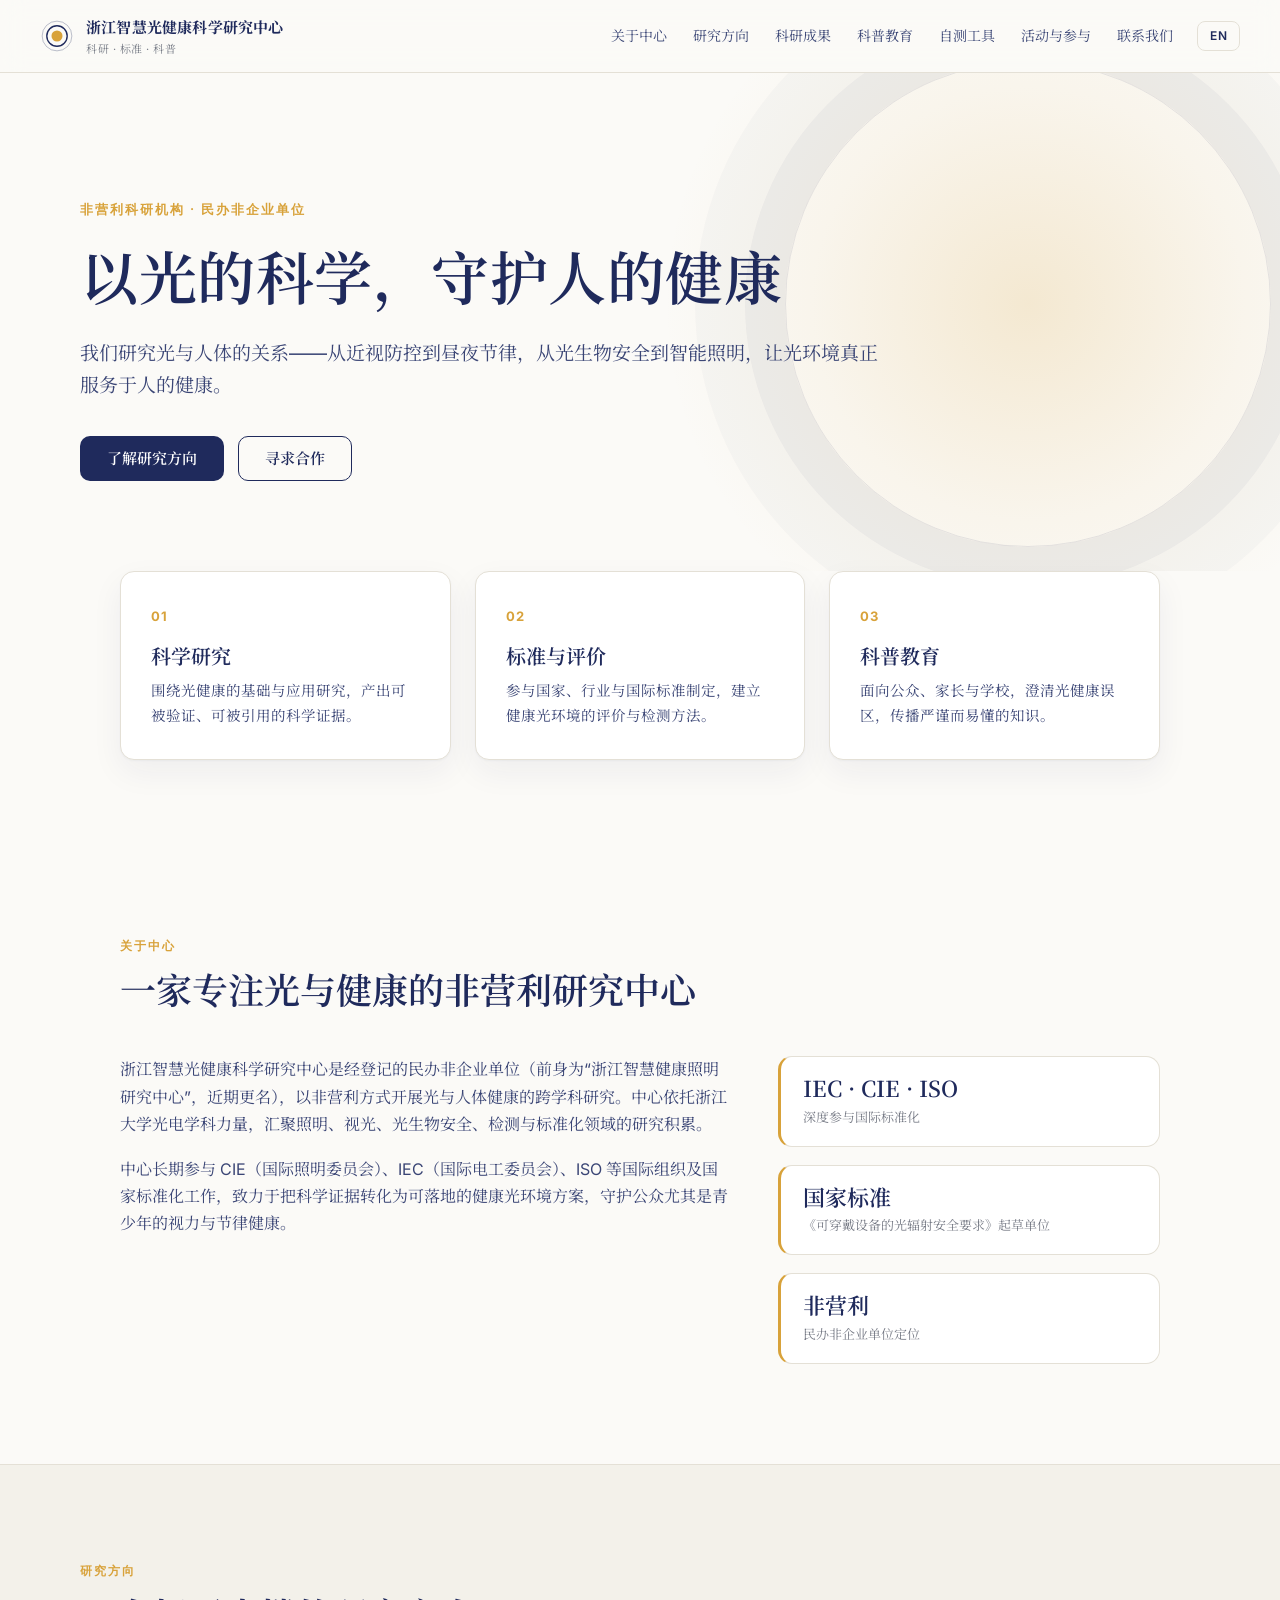
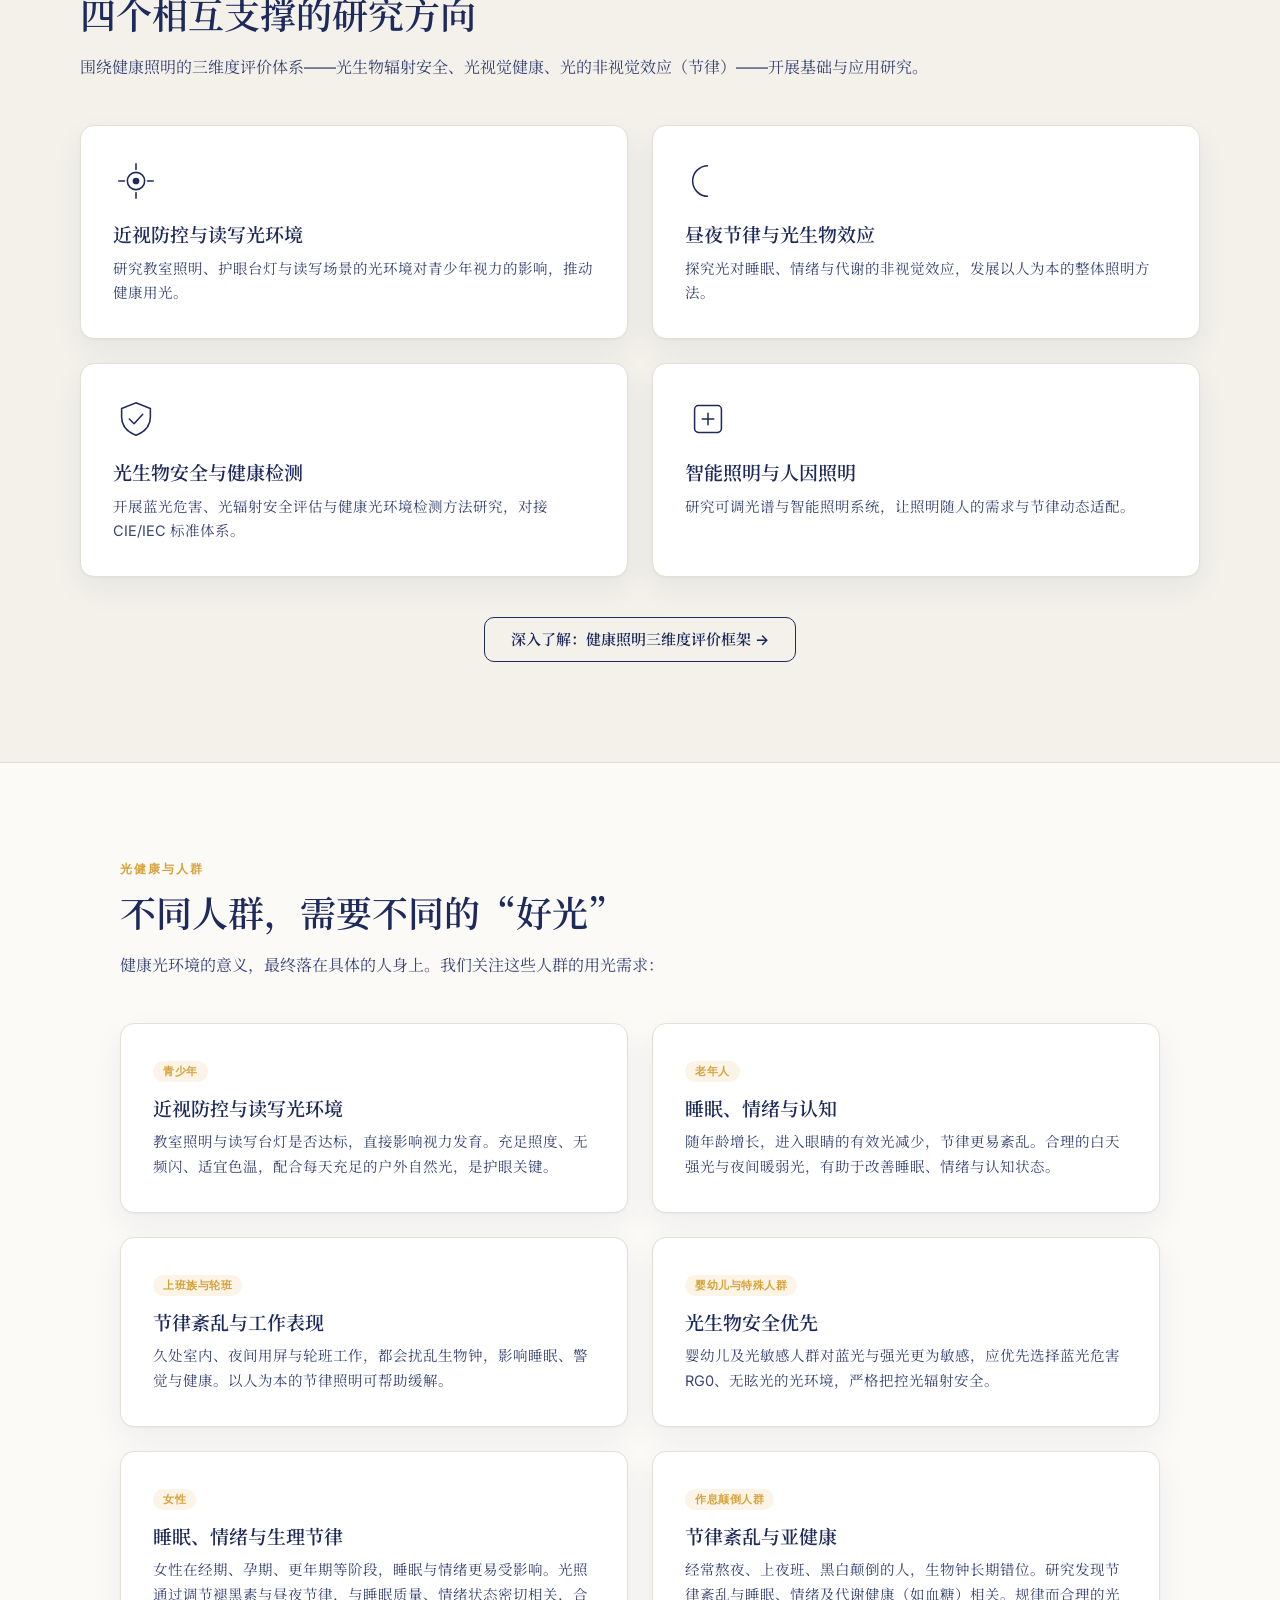
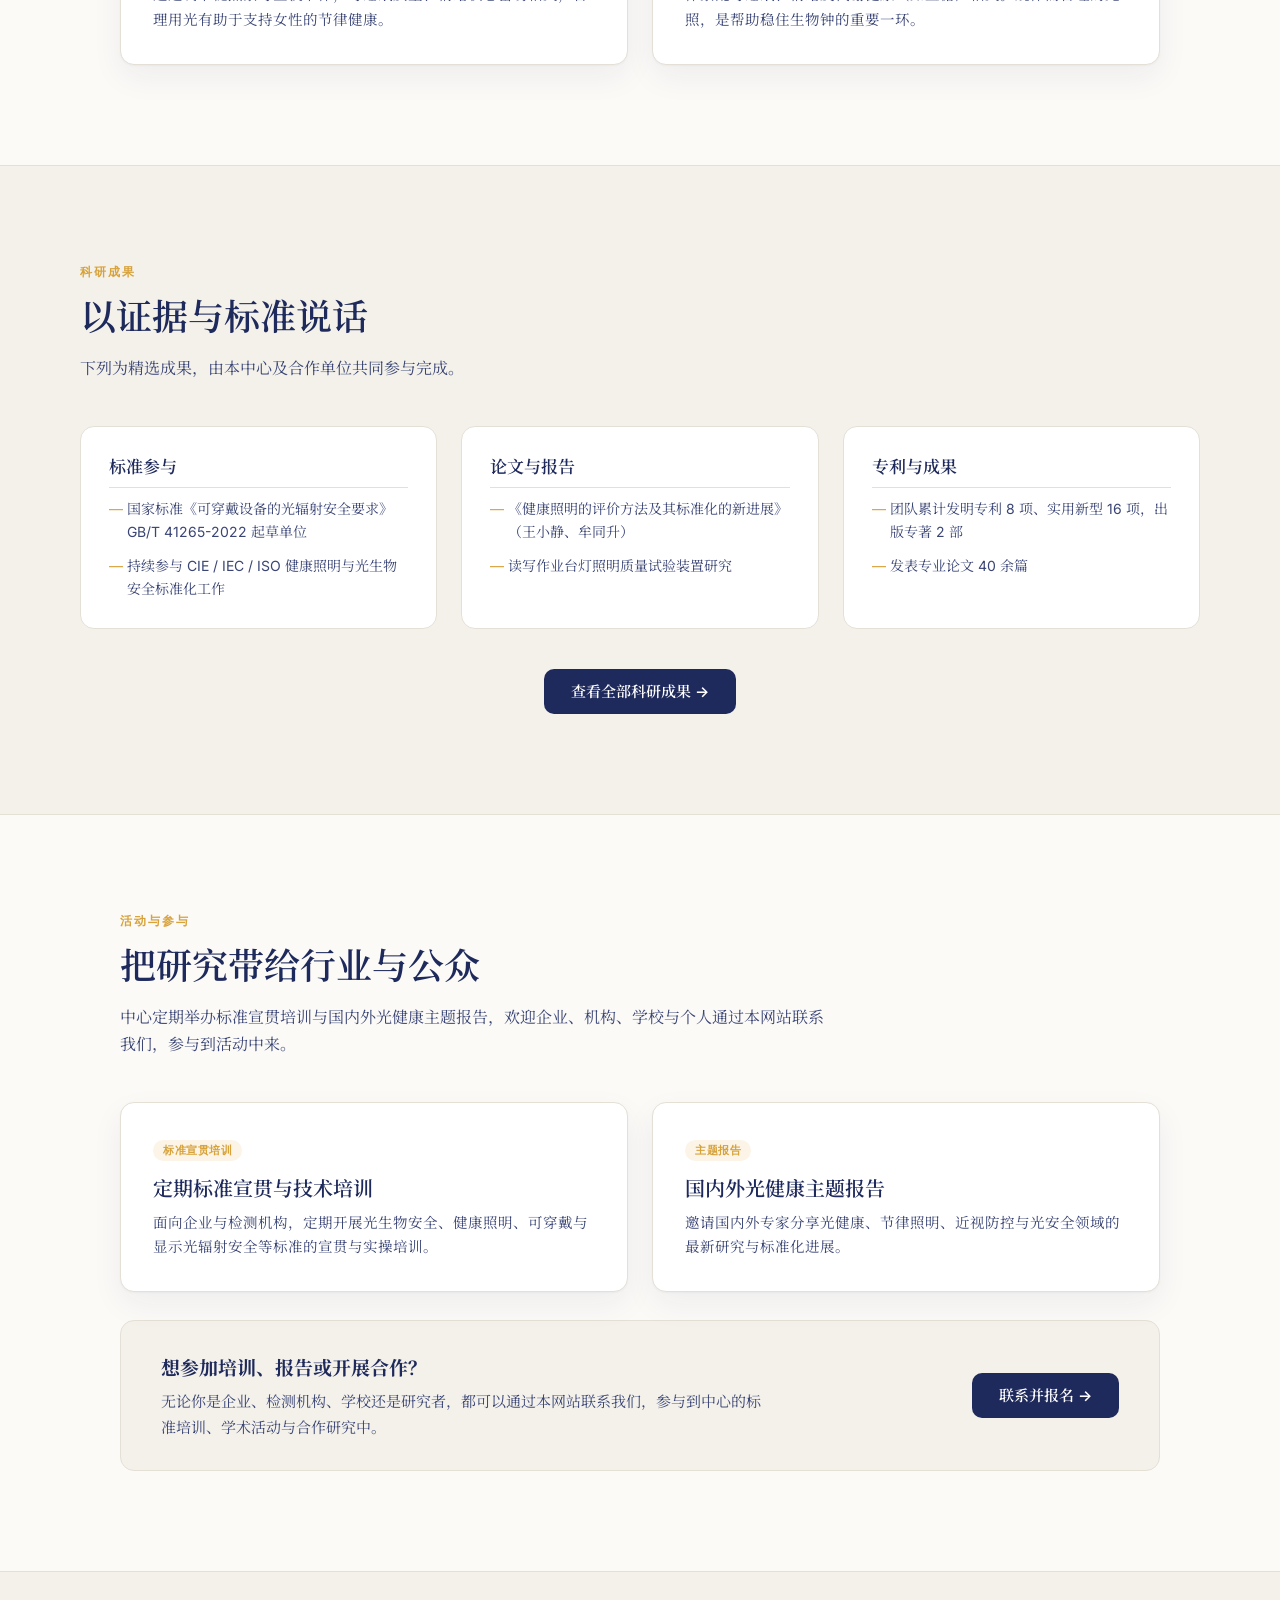
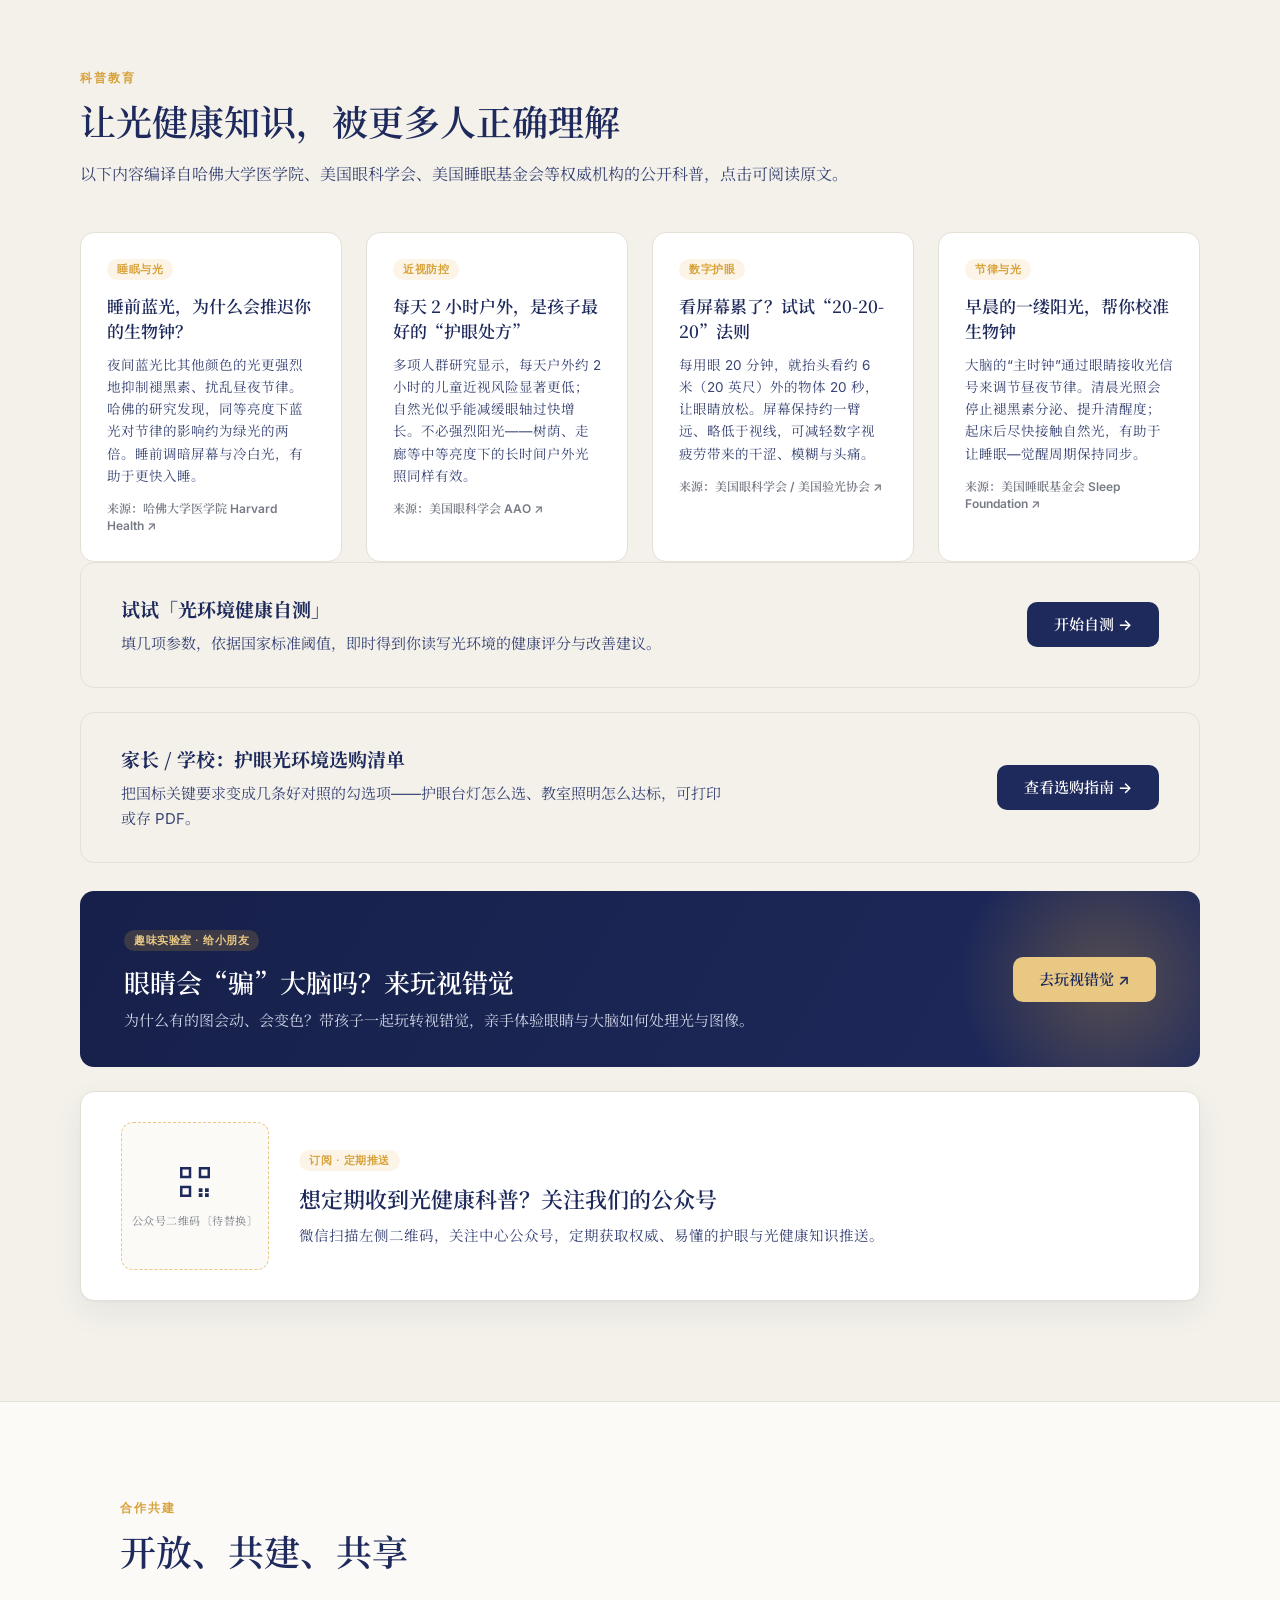
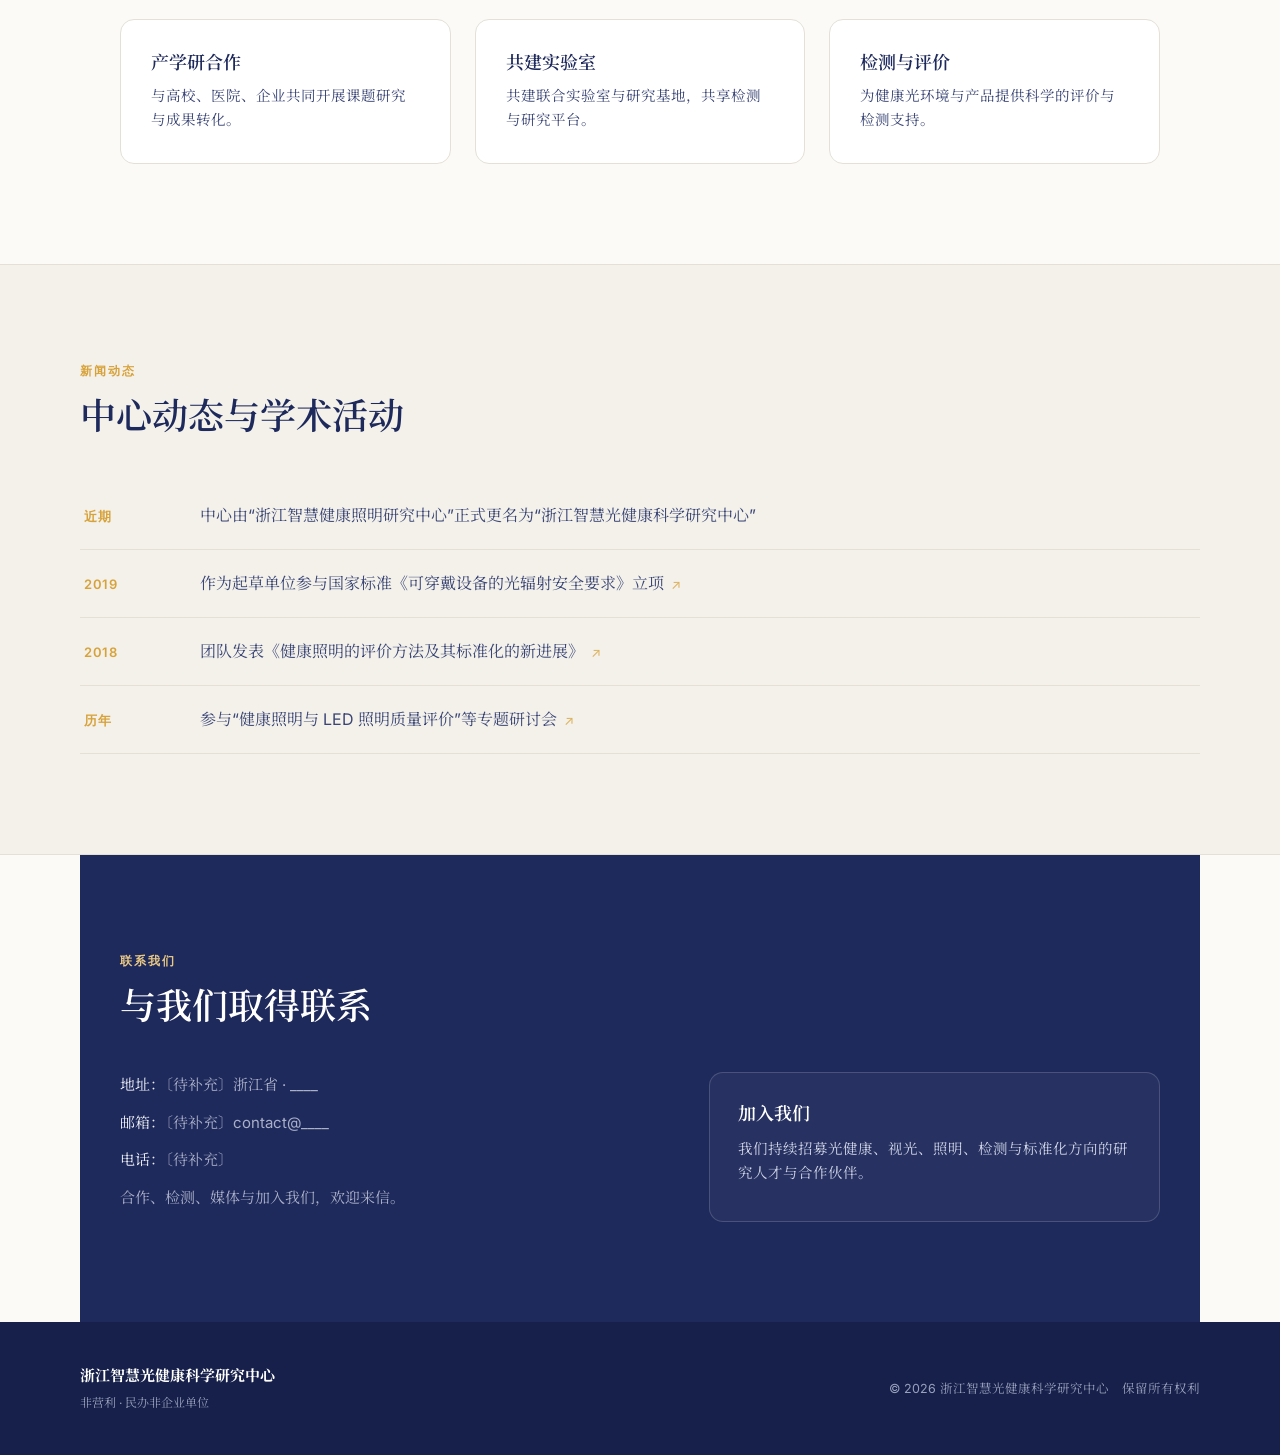
==== commit af7bacf3: "Add Women and disrupted-schedule/sub-health cards to 'light & people' Co-Authored-By: Claude Opus 4." ====
--- a/index.html
+++ b/index.html
@@ -156,6 +156,16 @@
       <span class="know-tag" data-zh="婴幼儿与特殊人群" data-en="Infants &amp; sensitive groups">婴幼儿与特殊人群</span>
       <h3 data-zh="光生物安全优先" data-en="Photobiological safety first">光生物安全优先</h3>
       <p data-zh="婴幼儿及光敏感人群对蓝光与强光更为敏感，应优先选择蓝光危害 RG0、无眩光的光环境，严格把控光辐射安全。" data-en="Infants and light-sensitive people are more vulnerable to blue and intense light; prioritize RG0, glare-free environments and strict optical-radiation safety.">婴幼儿及光敏感人群对蓝光与强光更为敏感，应优先选择蓝光危害 RG0、无眩光的光环境，严格把控光辐射安全。</p>
+    </article>
+    <article class="card">
+      <span class="know-tag" data-zh="女性" data-en="Women">女性</span>
+      <h3 data-zh="睡眠、情绪与生理节律" data-en="Sleep, mood &amp; hormonal rhythms">睡眠、情绪与生理节律</h3>
+      <p data-zh="女性在经期、孕期、更年期等阶段，睡眠与情绪更易受影响。光照通过调节褪黑素与昼夜节律，与睡眠质量、情绪状态密切相关，合理用光有助于支持女性的节律健康。" data-en="Across menstrual, pregnancy and menopausal stages, women's sleep and mood are more easily affected. By shaping melatonin and circadian rhythm, light is closely linked to sleep quality and mood; well-designed lighting can support women's circadian health.">女性在经期、孕期、更年期等阶段，睡眠与情绪更易受影响。光照通过调节褪黑素与昼夜节律，与睡眠质量、情绪状态密切相关，合理用光有助于支持女性的节律健康。</p>
+    </article>
+    <article class="card">
+      <span class="know-tag" data-zh="作息颠倒人群" data-en="Disrupted schedules">作息颠倒人群</span>
+      <h3 data-zh="节律紊乱与亚健康" data-en="Circadian disruption &amp; sub-health">节律紊乱与亚健康</h3>
+      <p data-zh="经常熬夜、上夜班、黑白颠倒的人，生物钟长期错位。研究发现节律紊乱与睡眠、情绪及代谢健康（如血糖）相关。规律而合理的光照，是帮助稳住生物钟的重要一环。" data-en="People who often stay up late, work night shifts or live day-for-night carry a chronically misaligned body clock. Circadian disruption is associated with sleep, mood and metabolic health (e.g. blood glucose). Regular, well-designed light is a key way to help stabilize the body clock.">经常熬夜、上夜班、黑白颠倒的人，生物钟长期错位。研究发现节律紊乱与睡眠、情绪及代谢健康（如血糖）相关。规律而合理的光照，是帮助稳住生物钟的重要一环。</p>
     </article>
   </div>
 </section>
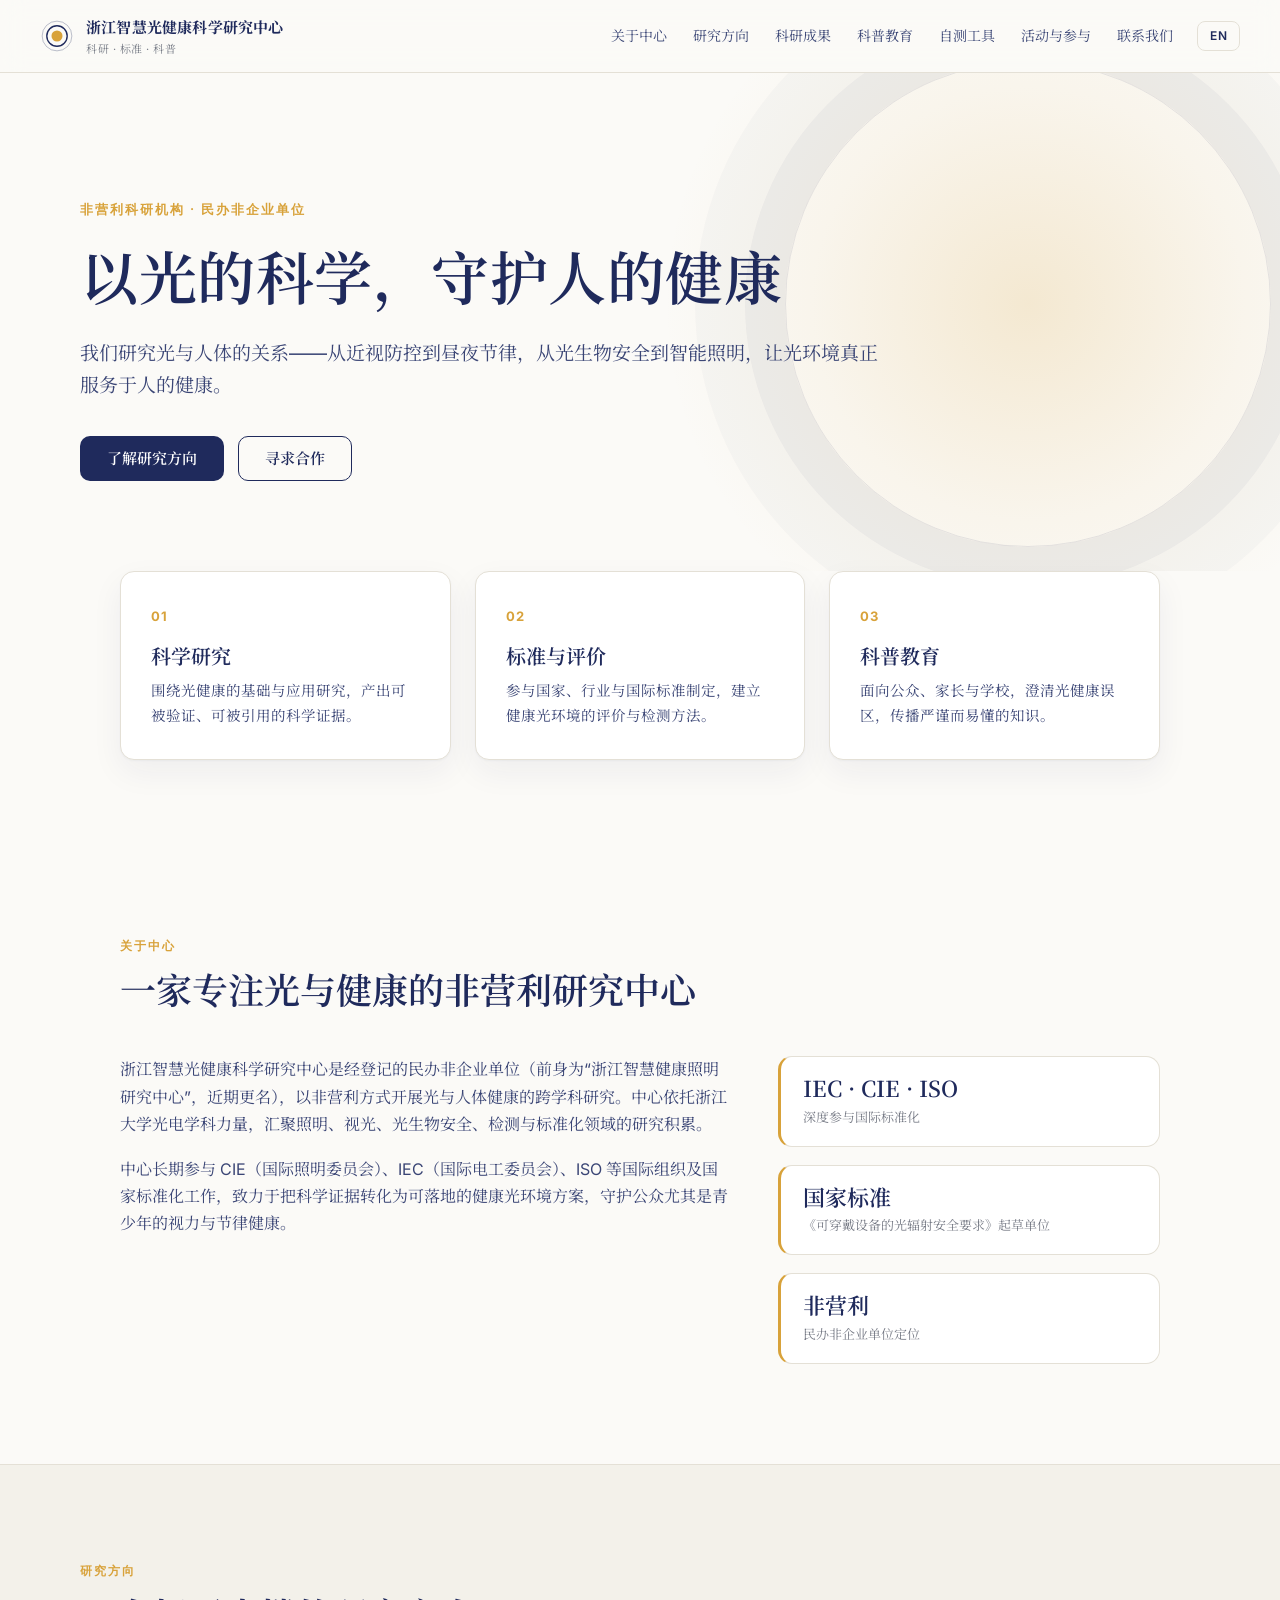
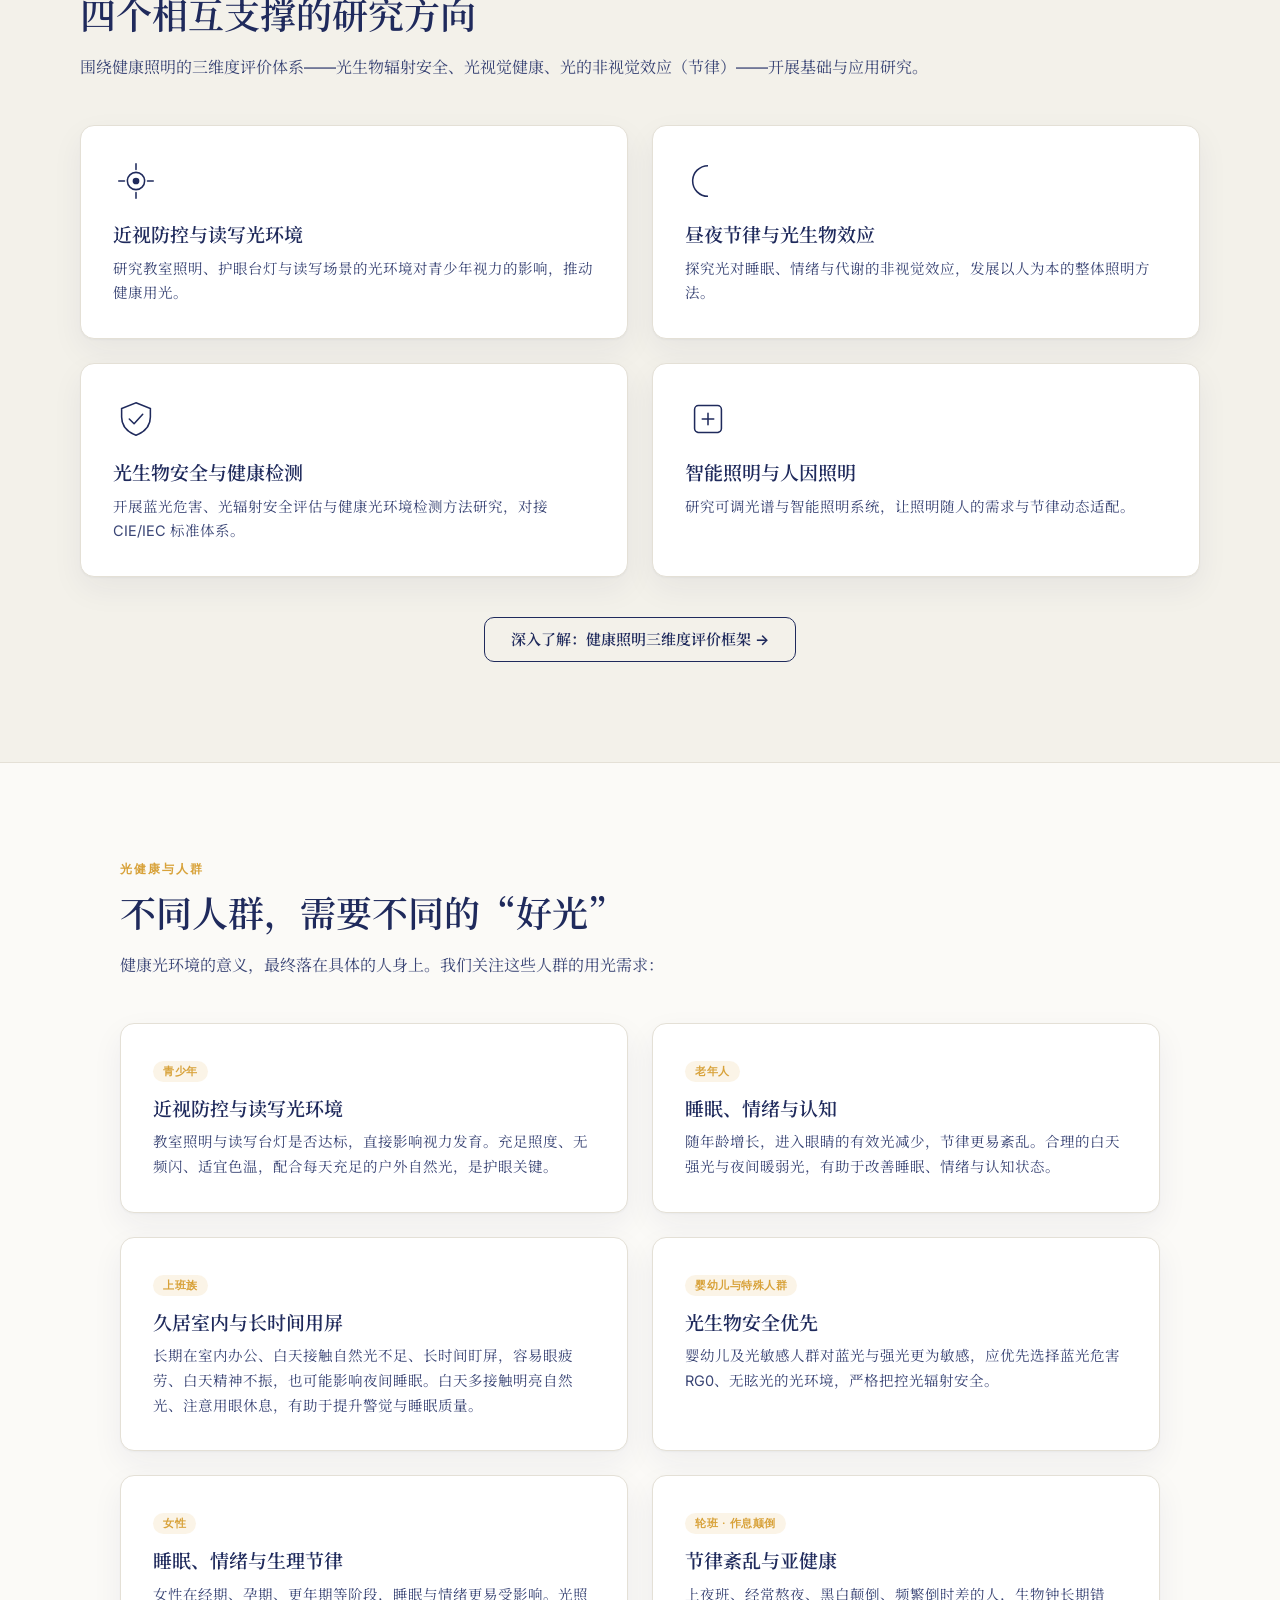
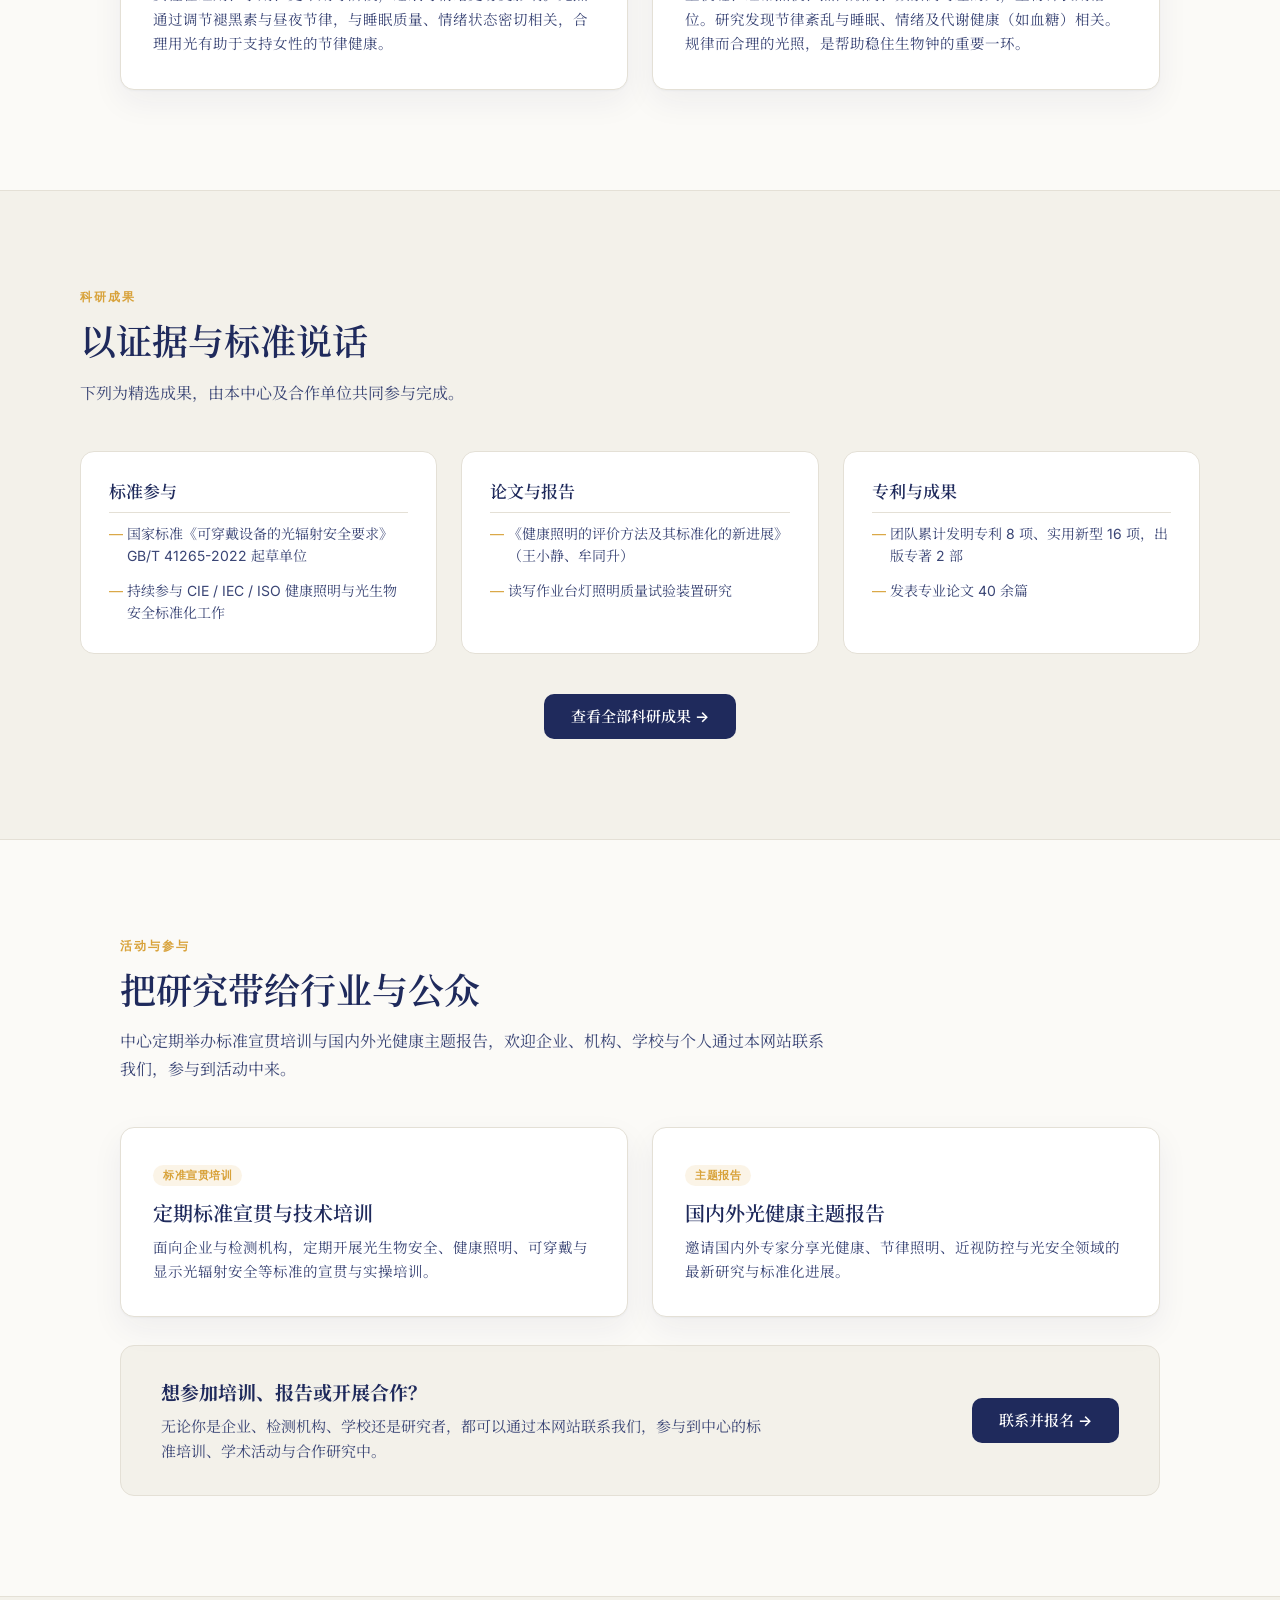
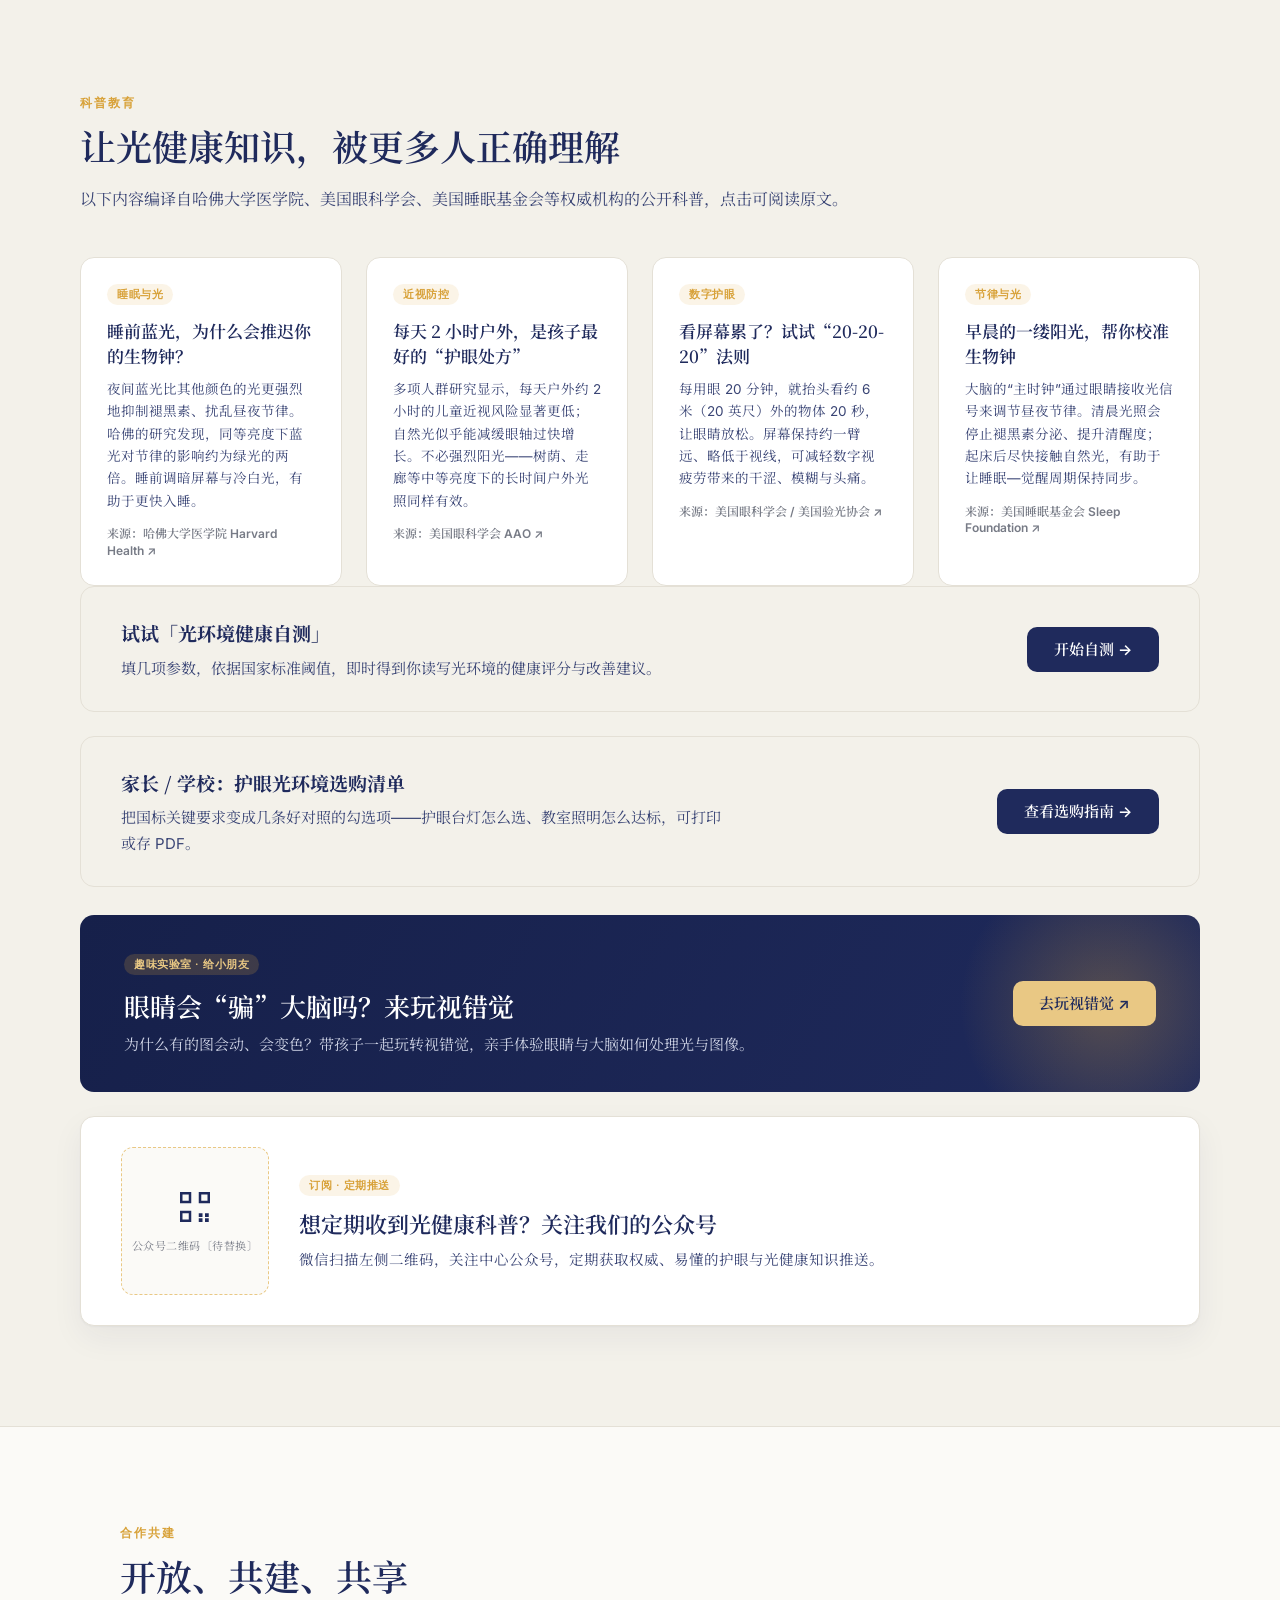
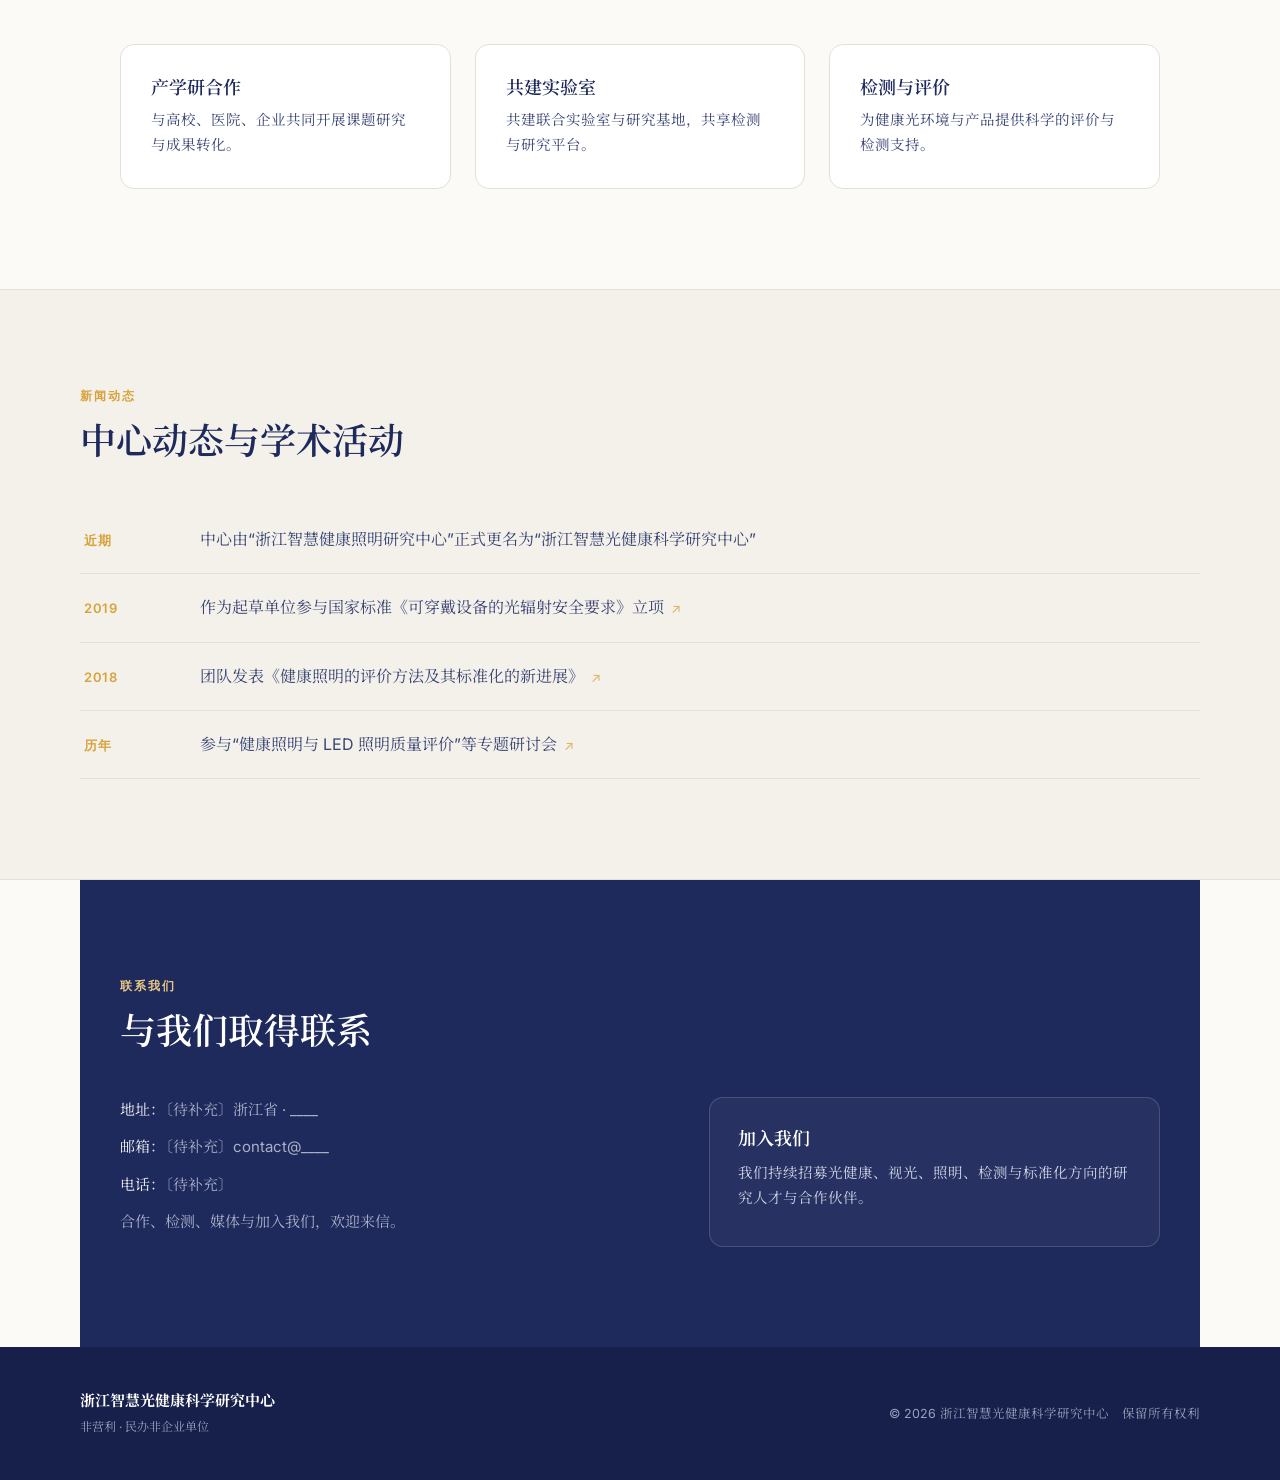
==== commit 81da5dc7: "De-duplicate population cards: office workers (daytime) vs shift/night work Co-Authored-By: Claude O" ====
--- a/index.html
+++ b/index.html
@@ -148,9 +148,9 @@
       <p data-zh="随年龄增长，进入眼睛的有效光减少，节律更易紊乱。合理的白天强光与夜间暖弱光，有助于改善睡眠、情绪与认知状态。" data-en="With age, less effective light reaches the eye and circadian rhythms drift. Bright daytime light and warm, dim light at night can help improve sleep, mood and cognition.">随年龄增长，进入眼睛的有效光减少，节律更易紊乱。合理的白天强光与夜间暖弱光，有助于改善睡眠、情绪与认知状态。</p>
     </article>
     <article class="card">
-      <span class="know-tag" data-zh="上班族与轮班" data-en="Office &amp; shift workers">上班族与轮班</span>
-      <h3 data-zh="节律紊乱与工作表现" data-en="Circadian disruption &amp; performance">节律紊乱与工作表现</h3>
-      <p data-zh="久处室内、夜间用屏与轮班工作，都会扰乱生物钟，影响睡眠、警觉与健康。以人为本的节律照明可帮助缓解。" data-en="Long indoor hours, nighttime screens and shift work disrupt the body clock, affecting sleep, alertness and health. Human-centric circadian lighting can help.">久处室内、夜间用屏与轮班工作，都会扰乱生物钟，影响睡眠、警觉与健康。以人为本的节律照明可帮助缓解。</p>
+      <span class="know-tag" data-zh="上班族" data-en="Office workers">上班族</span>
+      <h3 data-zh="久居室内与长时间用屏" data-en="Indoor hours &amp; screen time">久居室内与长时间用屏</h3>
+      <p data-zh="长期在室内办公、白天接触自然光不足、长时间盯屏，容易眼疲劳、白天精神不振，也可能影响夜间睡眠。白天多接触明亮自然光、注意用眼休息，有助于提升警觉与睡眠质量。" data-en="Long indoor office hours, too little daytime daylight and prolonged screen time bring eye strain, daytime drowsiness and can disturb night sleep. More bright daylight by day and regular eye breaks help alertness and sleep.">长期在室内办公、白天接触自然光不足、长时间盯屏，容易眼疲劳、白天精神不振，也可能影响夜间睡眠。白天多接触明亮自然光、注意用眼休息，有助于提升警觉与睡眠质量。</p>
     </article>
     <article class="card">
       <span class="know-tag" data-zh="婴幼儿与特殊人群" data-en="Infants &amp; sensitive groups">婴幼儿与特殊人群</span>
@@ -163,9 +163,9 @@
       <p data-zh="女性在经期、孕期、更年期等阶段，睡眠与情绪更易受影响。光照通过调节褪黑素与昼夜节律，与睡眠质量、情绪状态密切相关，合理用光有助于支持女性的节律健康。" data-en="Across menstrual, pregnancy and menopausal stages, women's sleep and mood are more easily affected. By shaping melatonin and circadian rhythm, light is closely linked to sleep quality and mood; well-designed lighting can support women's circadian health.">女性在经期、孕期、更年期等阶段，睡眠与情绪更易受影响。光照通过调节褪黑素与昼夜节律，与睡眠质量、情绪状态密切相关，合理用光有助于支持女性的节律健康。</p>
     </article>
     <article class="card">
-      <span class="know-tag" data-zh="作息颠倒人群" data-en="Disrupted schedules">作息颠倒人群</span>
+      <span class="know-tag" data-zh="轮班 · 作息颠倒" data-en="Shift &amp; night work">轮班 · 作息颠倒</span>
       <h3 data-zh="节律紊乱与亚健康" data-en="Circadian disruption &amp; sub-health">节律紊乱与亚健康</h3>
-      <p data-zh="经常熬夜、上夜班、黑白颠倒的人，生物钟长期错位。研究发现节律紊乱与睡眠、情绪及代谢健康（如血糖）相关。规律而合理的光照，是帮助稳住生物钟的重要一环。" data-en="People who often stay up late, work night shifts or live day-for-night carry a chronically misaligned body clock. Circadian disruption is associated with sleep, mood and metabolic health (e.g. blood glucose). Regular, well-designed light is a key way to help stabilize the body clock.">经常熬夜、上夜班、黑白颠倒的人，生物钟长期错位。研究发现节律紊乱与睡眠、情绪及代谢健康（如血糖）相关。规律而合理的光照，是帮助稳住生物钟的重要一环。</p>
+      <p data-zh="上夜班、经常熬夜、黑白颠倒、频繁倒时差的人，生物钟长期错位。研究发现节律紊乱与睡眠、情绪及代谢健康（如血糖）相关。规律而合理的光照，是帮助稳住生物钟的重要一环。" data-en="Night-shift work, frequent late nights, day-for-night living and jet lag leave the body clock chronically misaligned. Circadian disruption is associated with sleep, mood and metabolic health (e.g. blood glucose). Regular, well-designed light helps stabilize the body clock.">上夜班、经常熬夜、黑白颠倒、频繁倒时差的人，生物钟长期错位。研究发现节律紊乱与睡眠、情绪及代谢健康（如血糖）相关。规律而合理的光照，是帮助稳住生物钟的重要一环。</p>
     </article>
   </div>
 </section>
